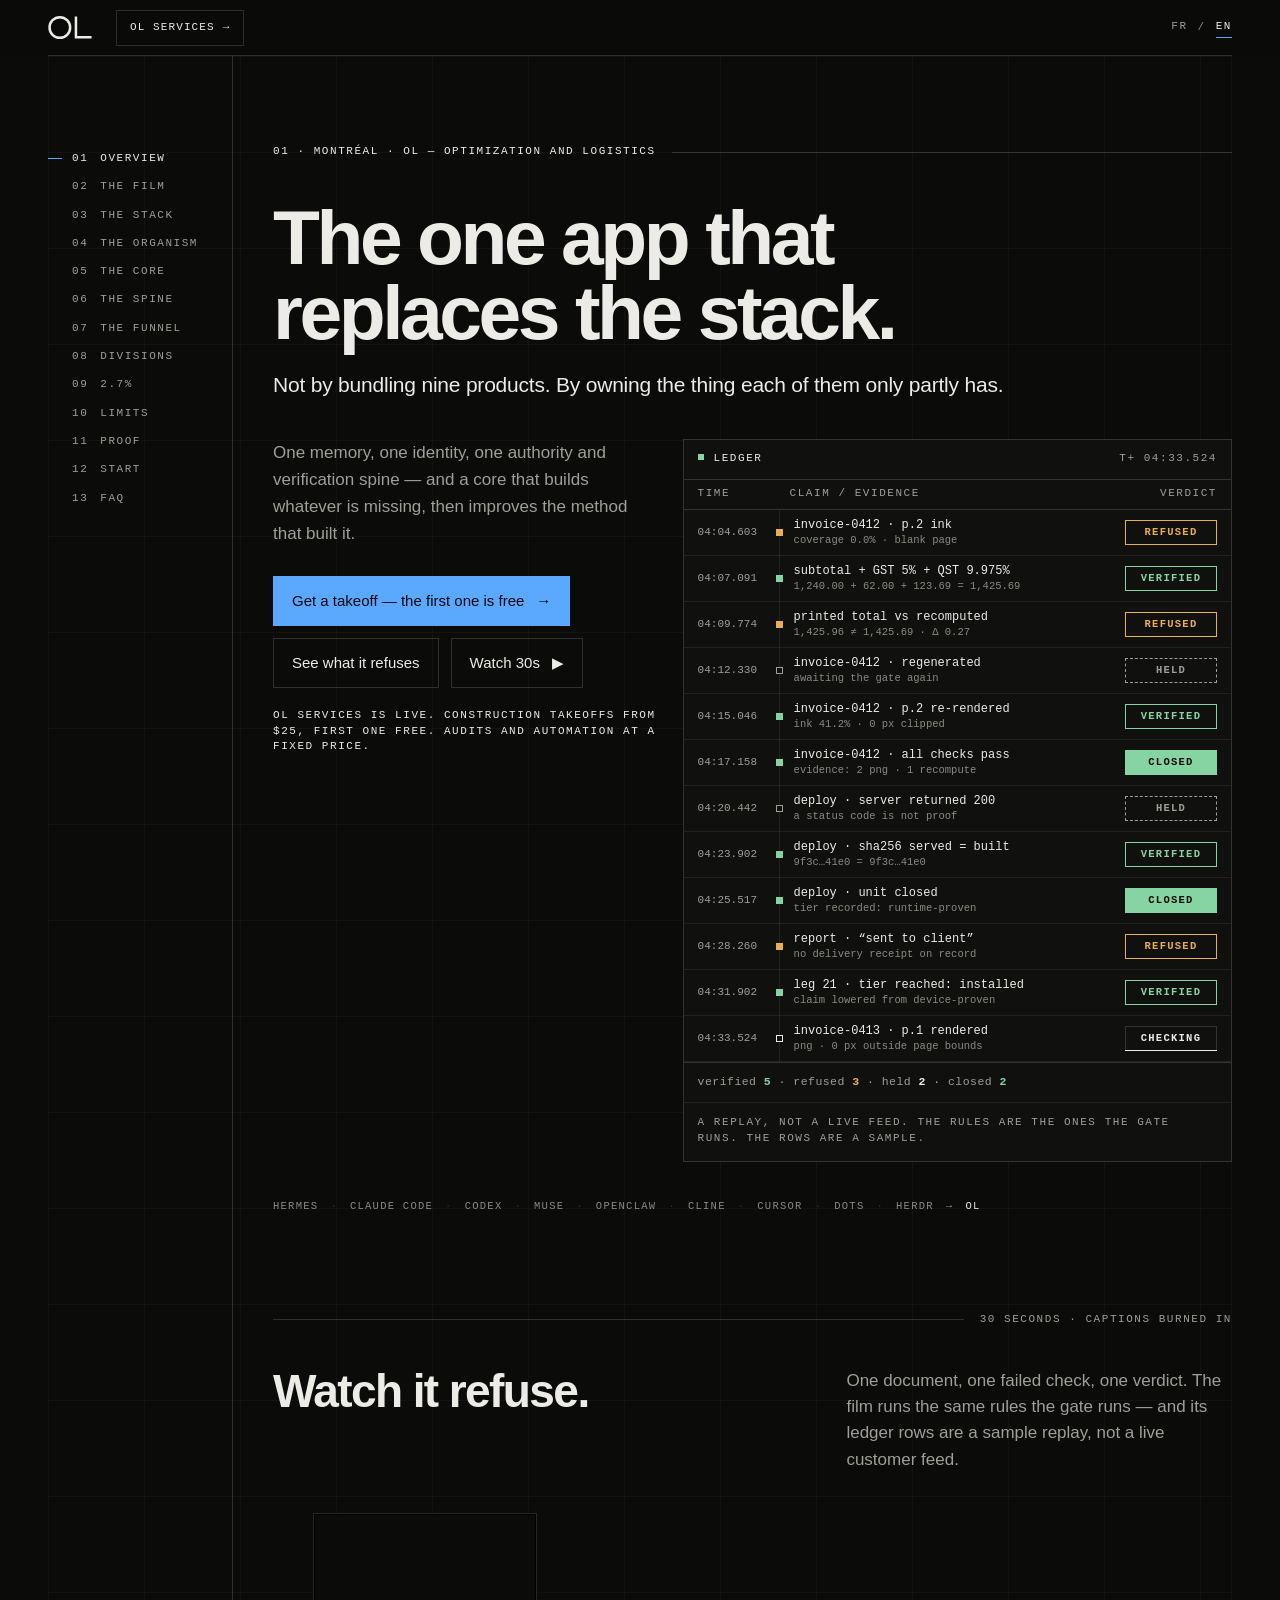
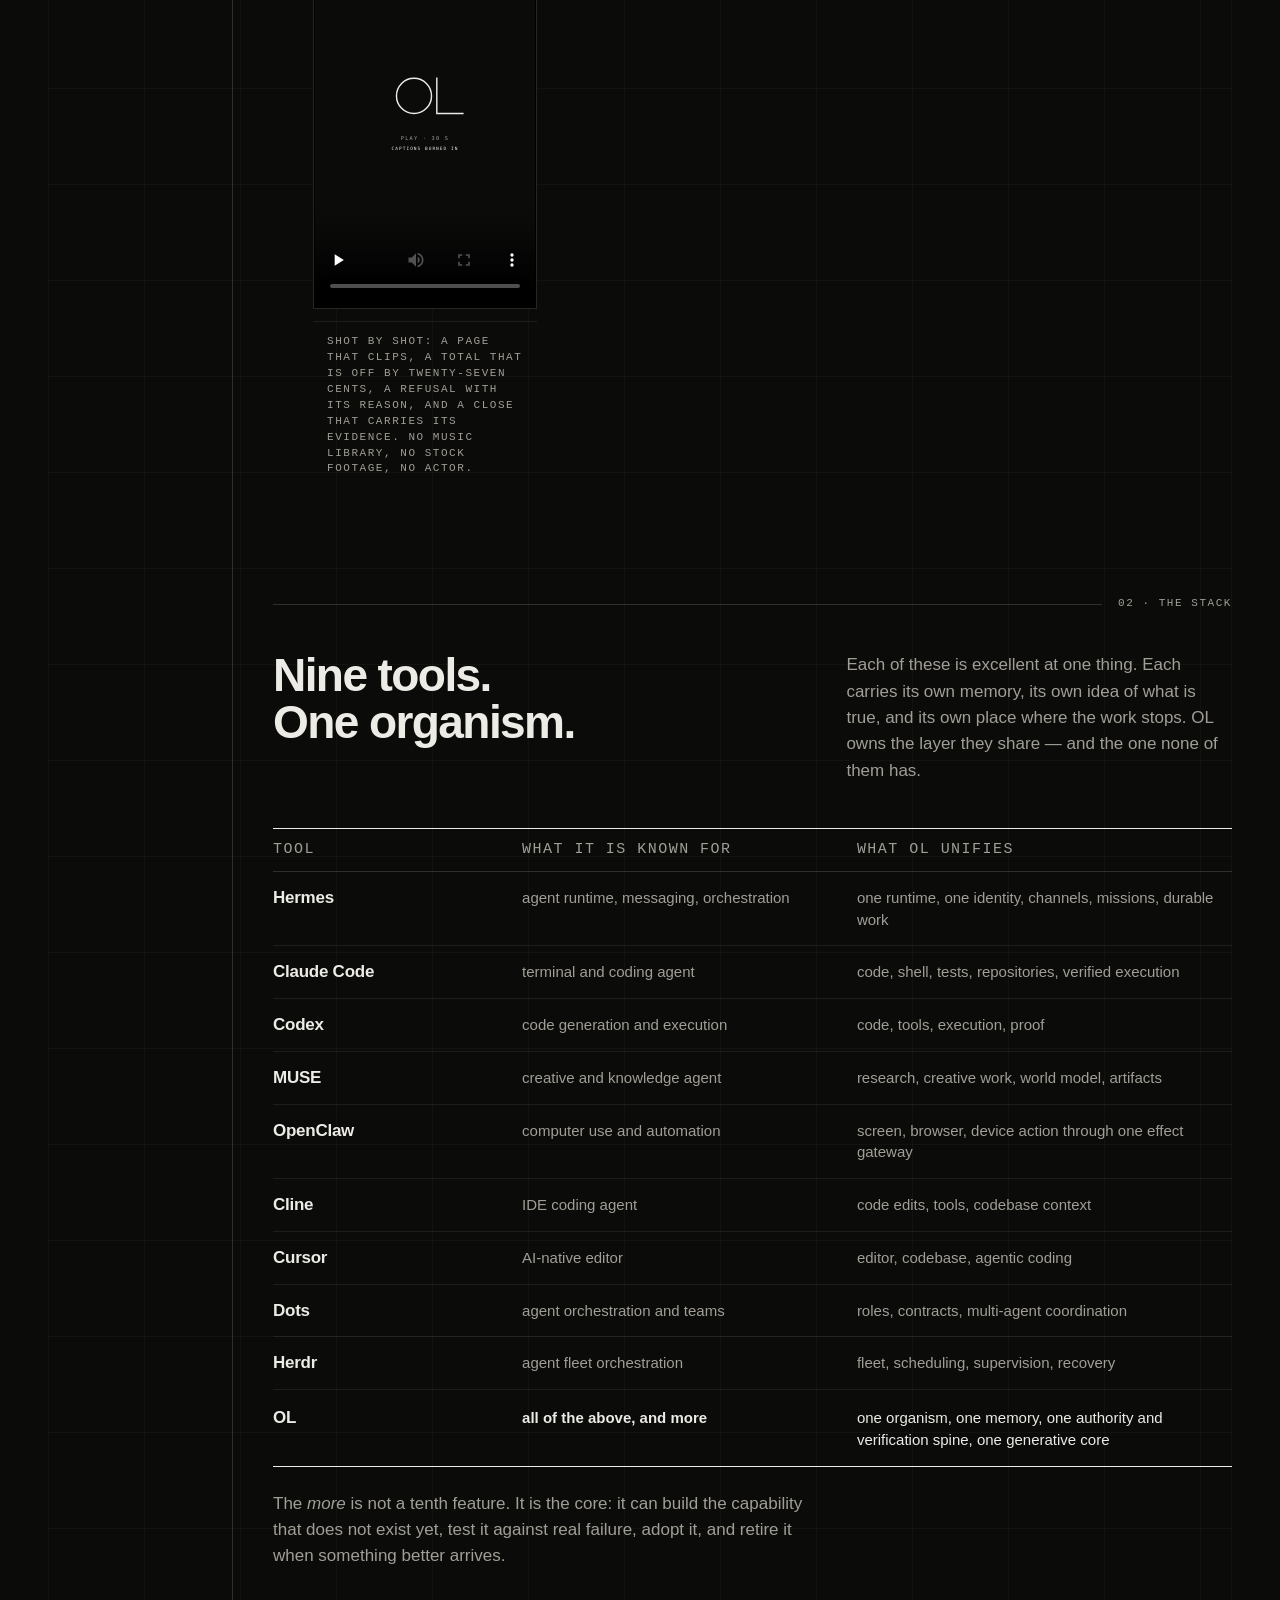
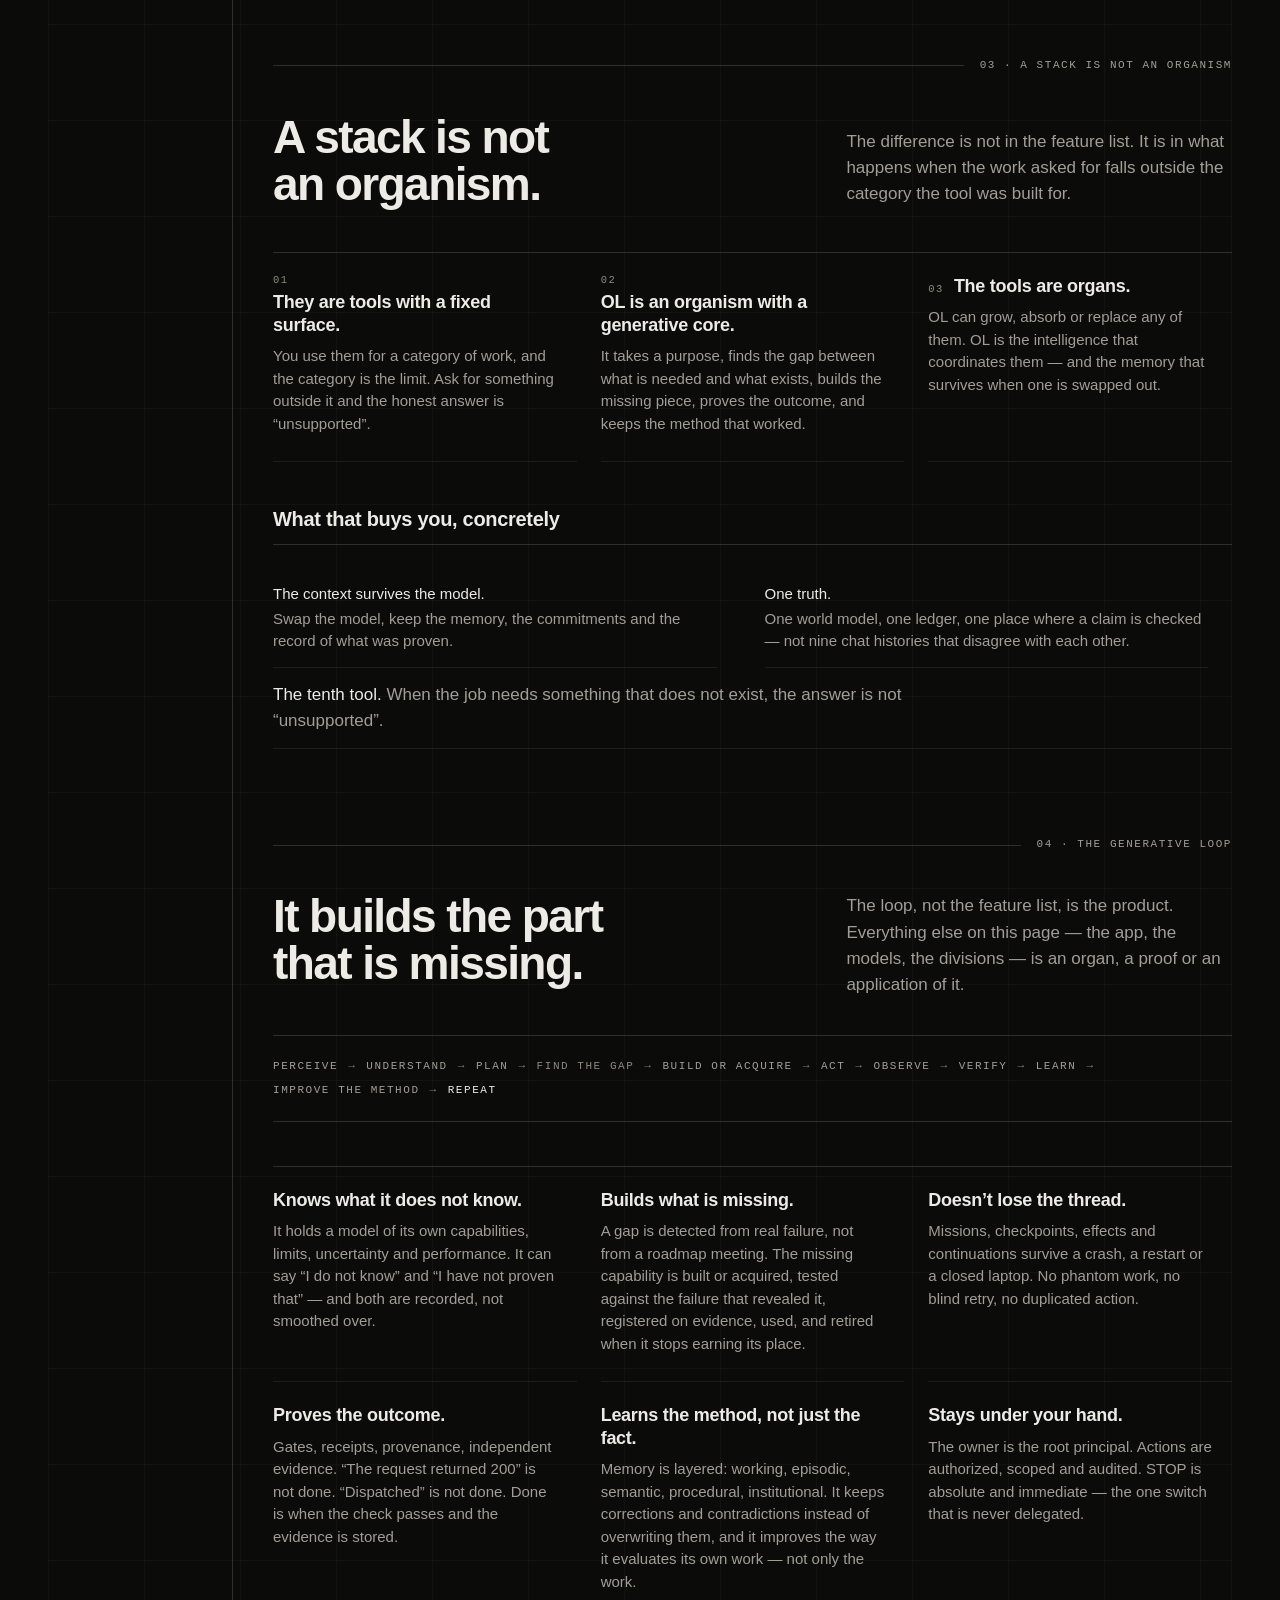
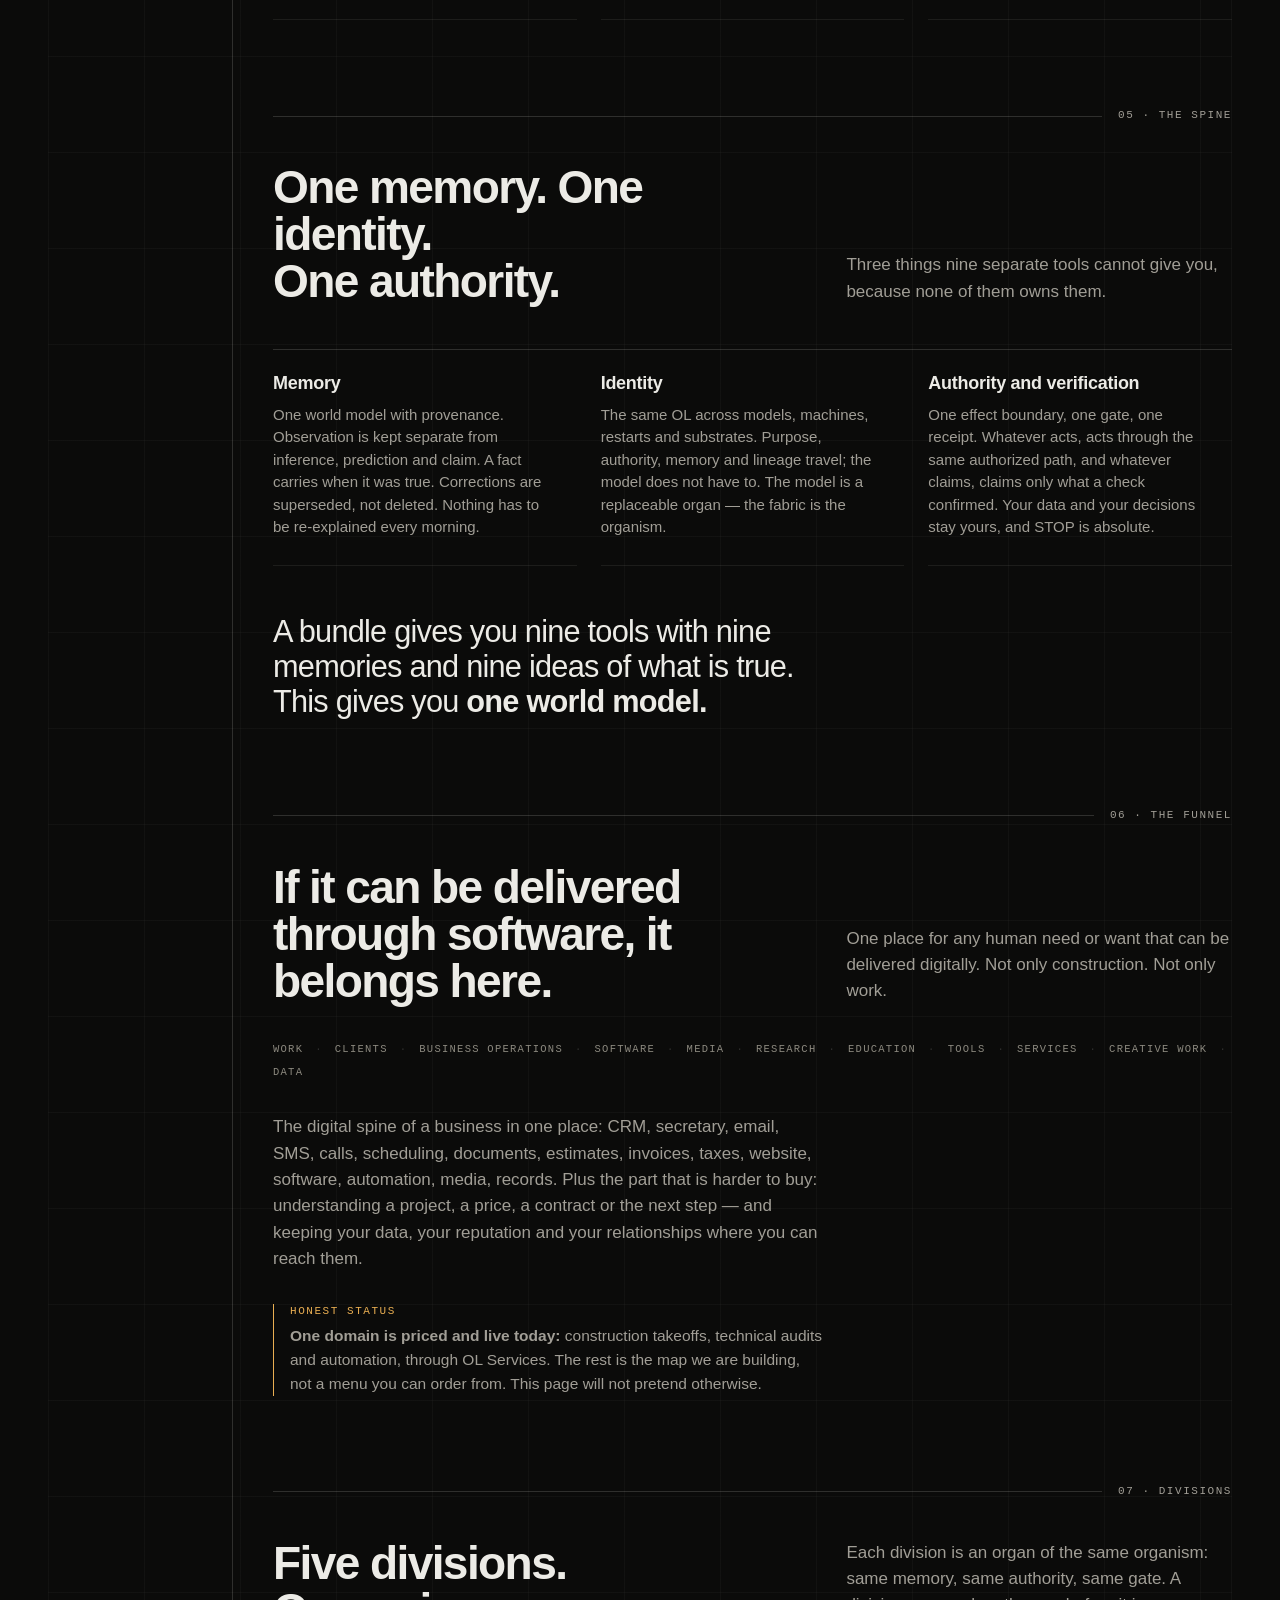
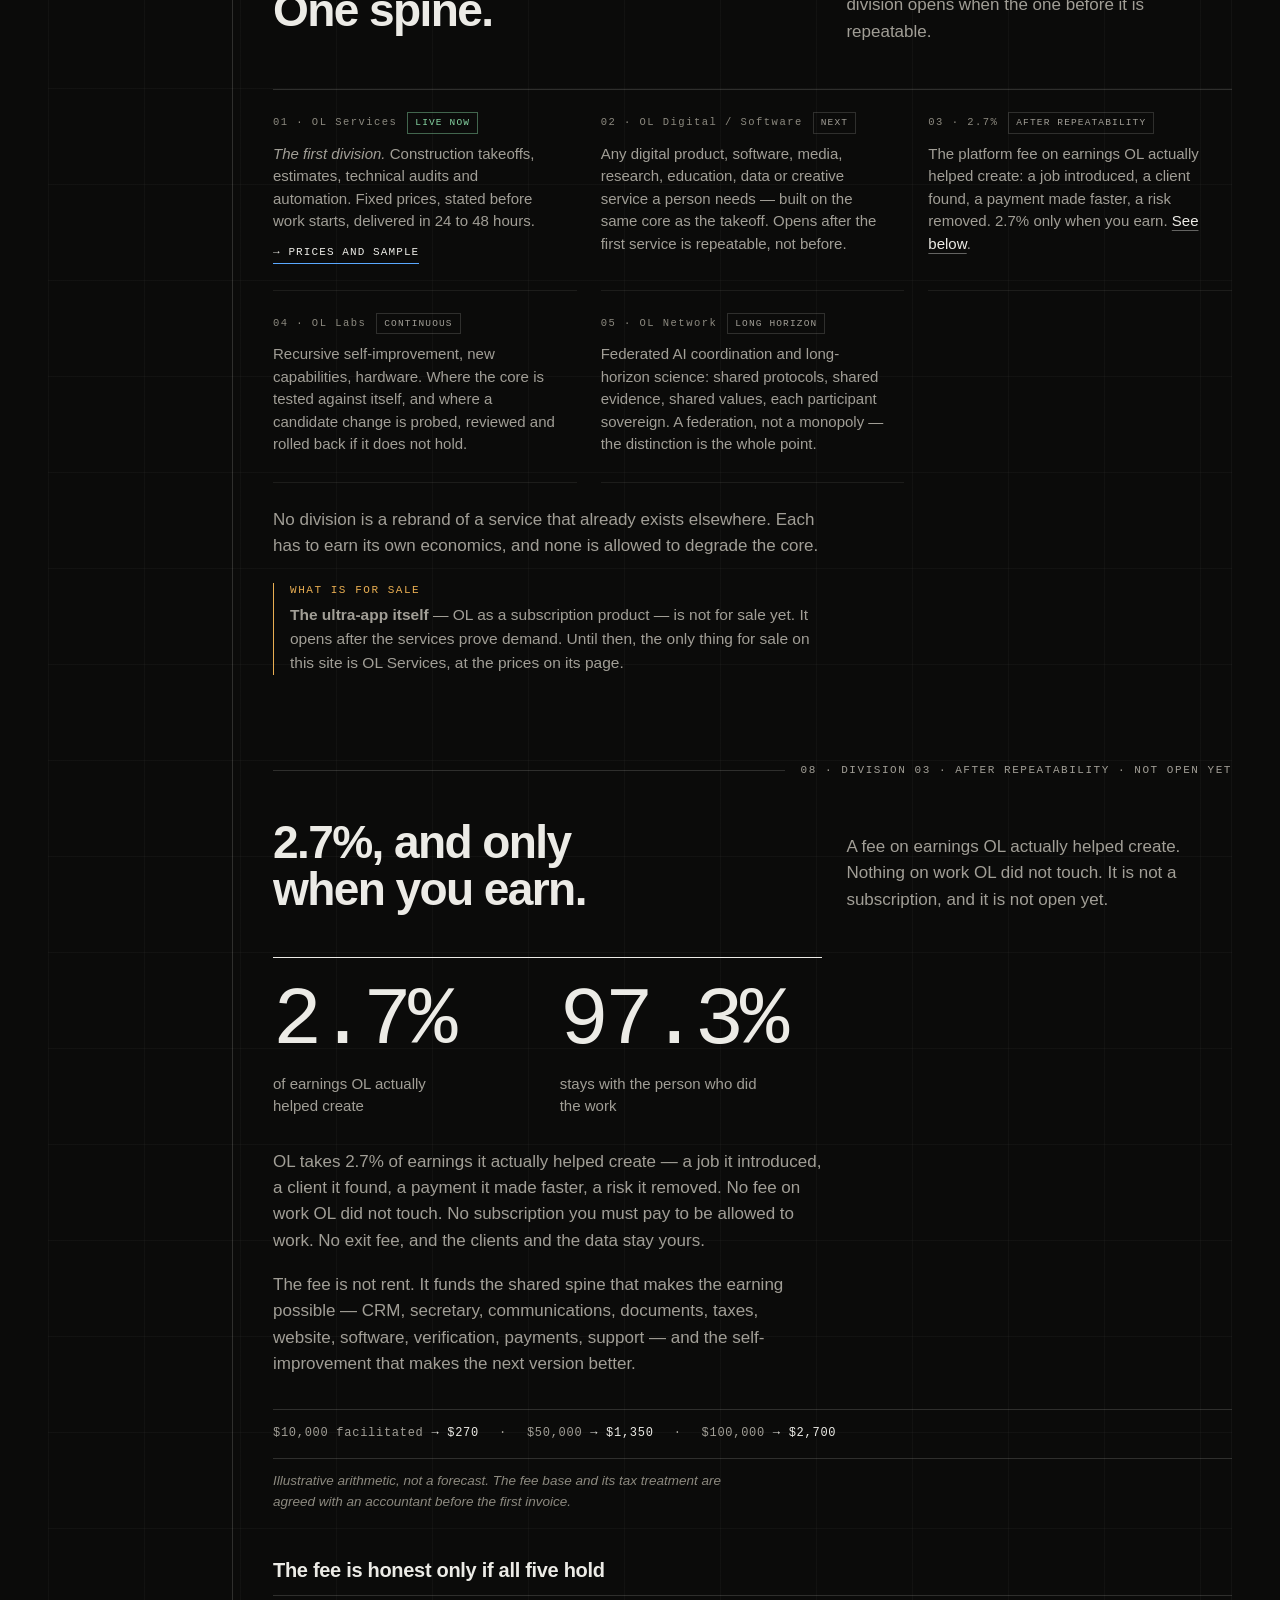
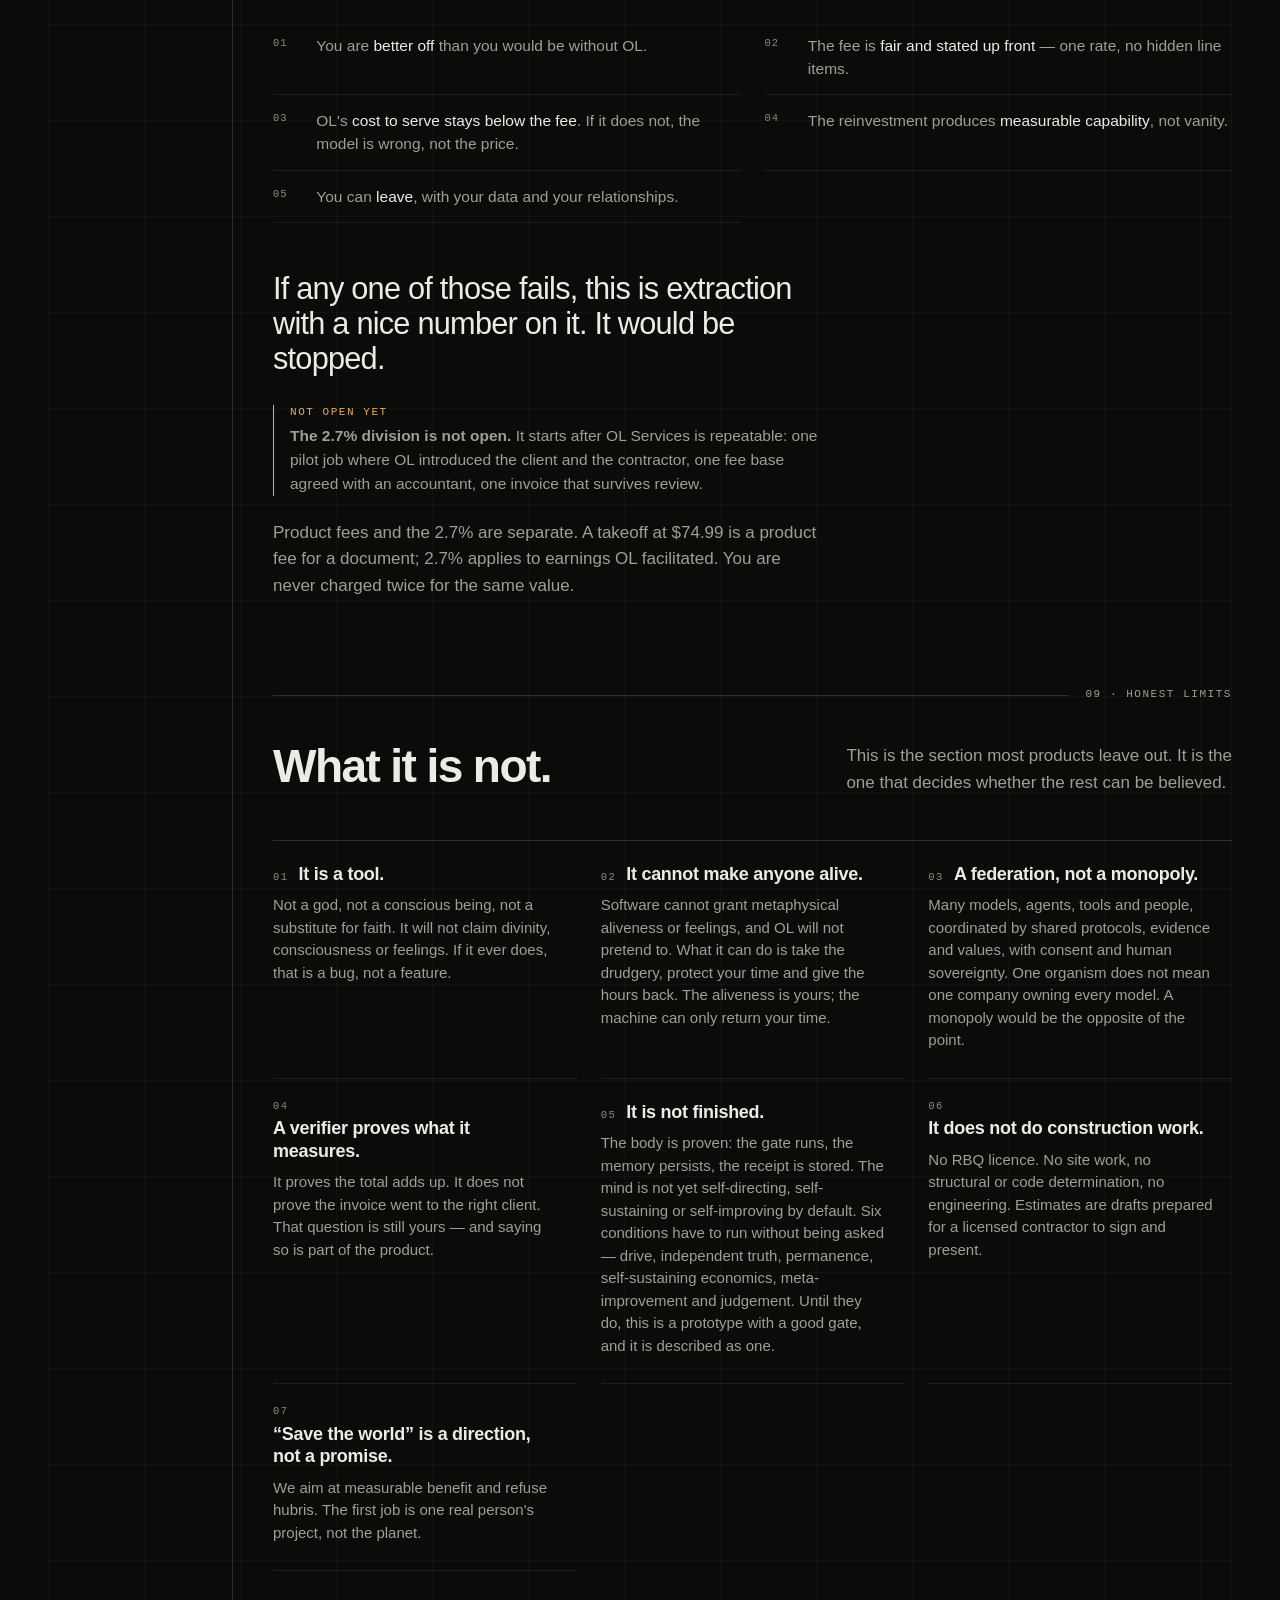
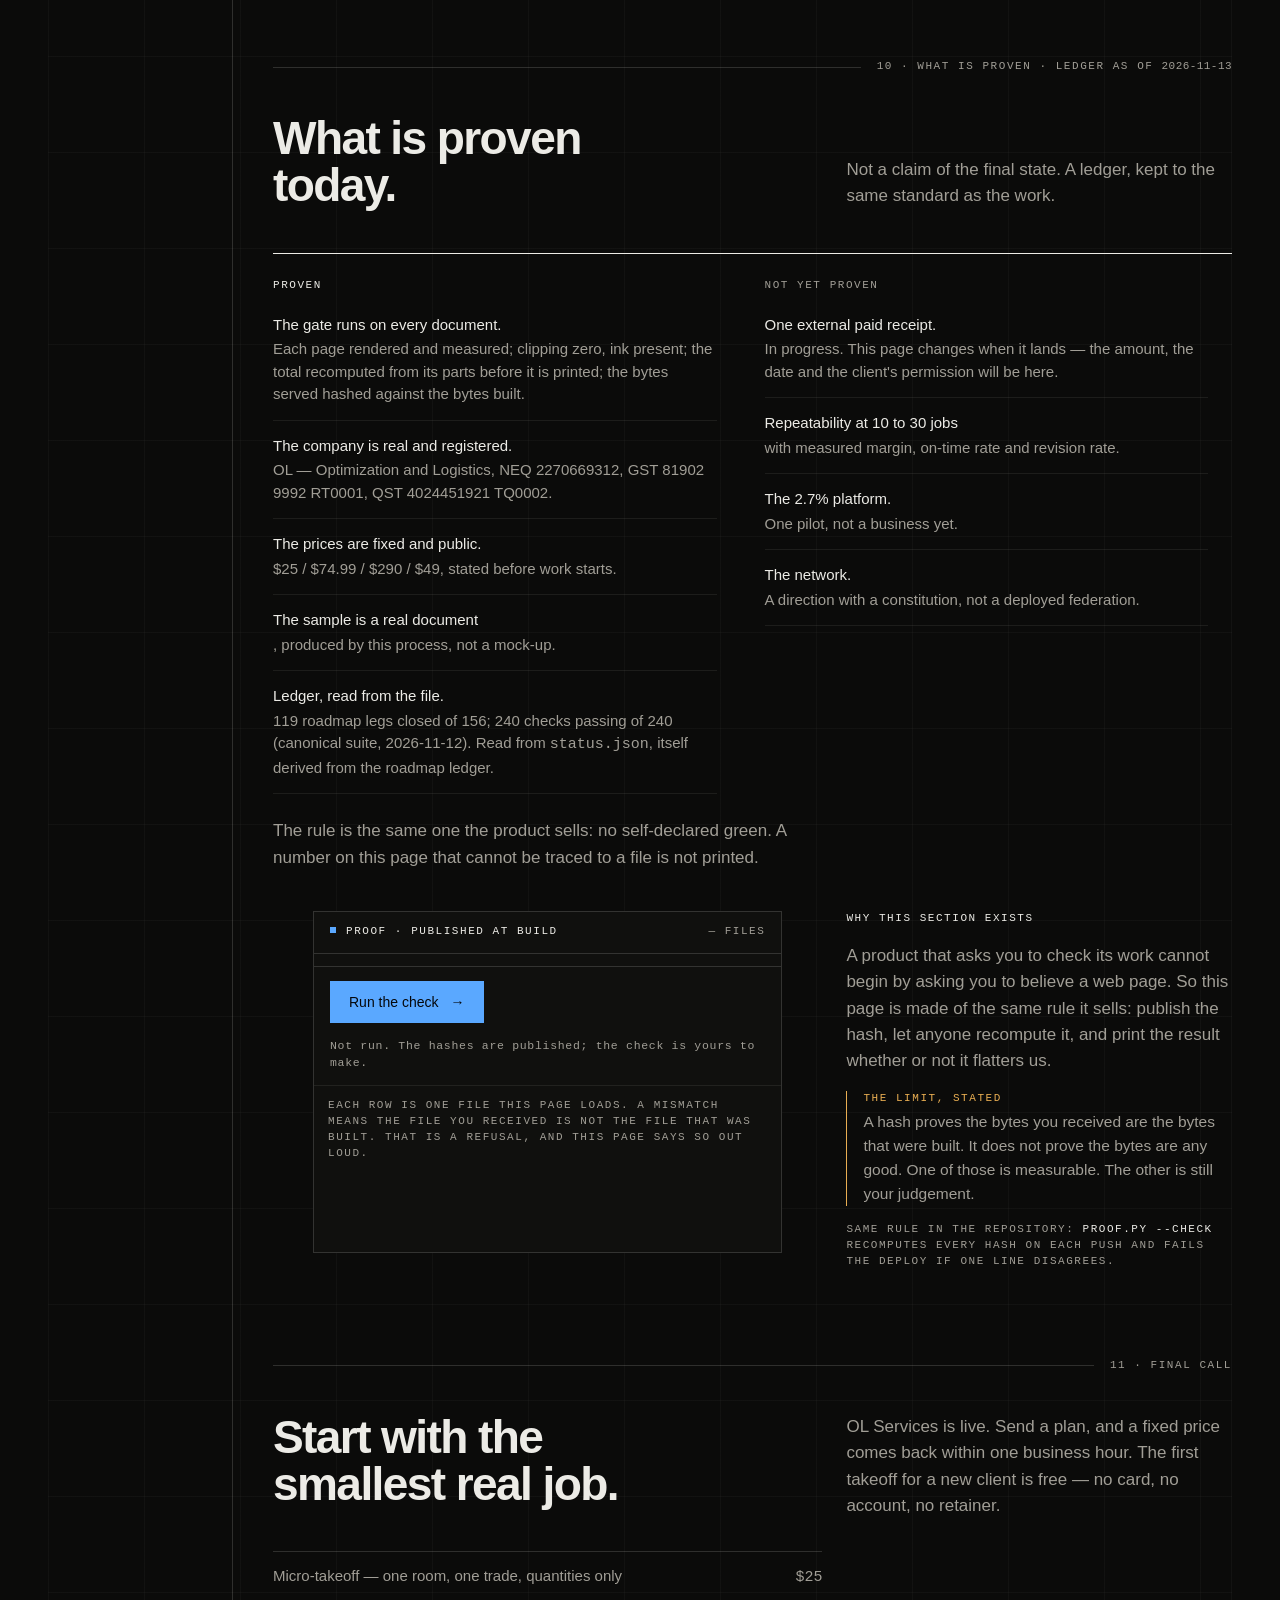
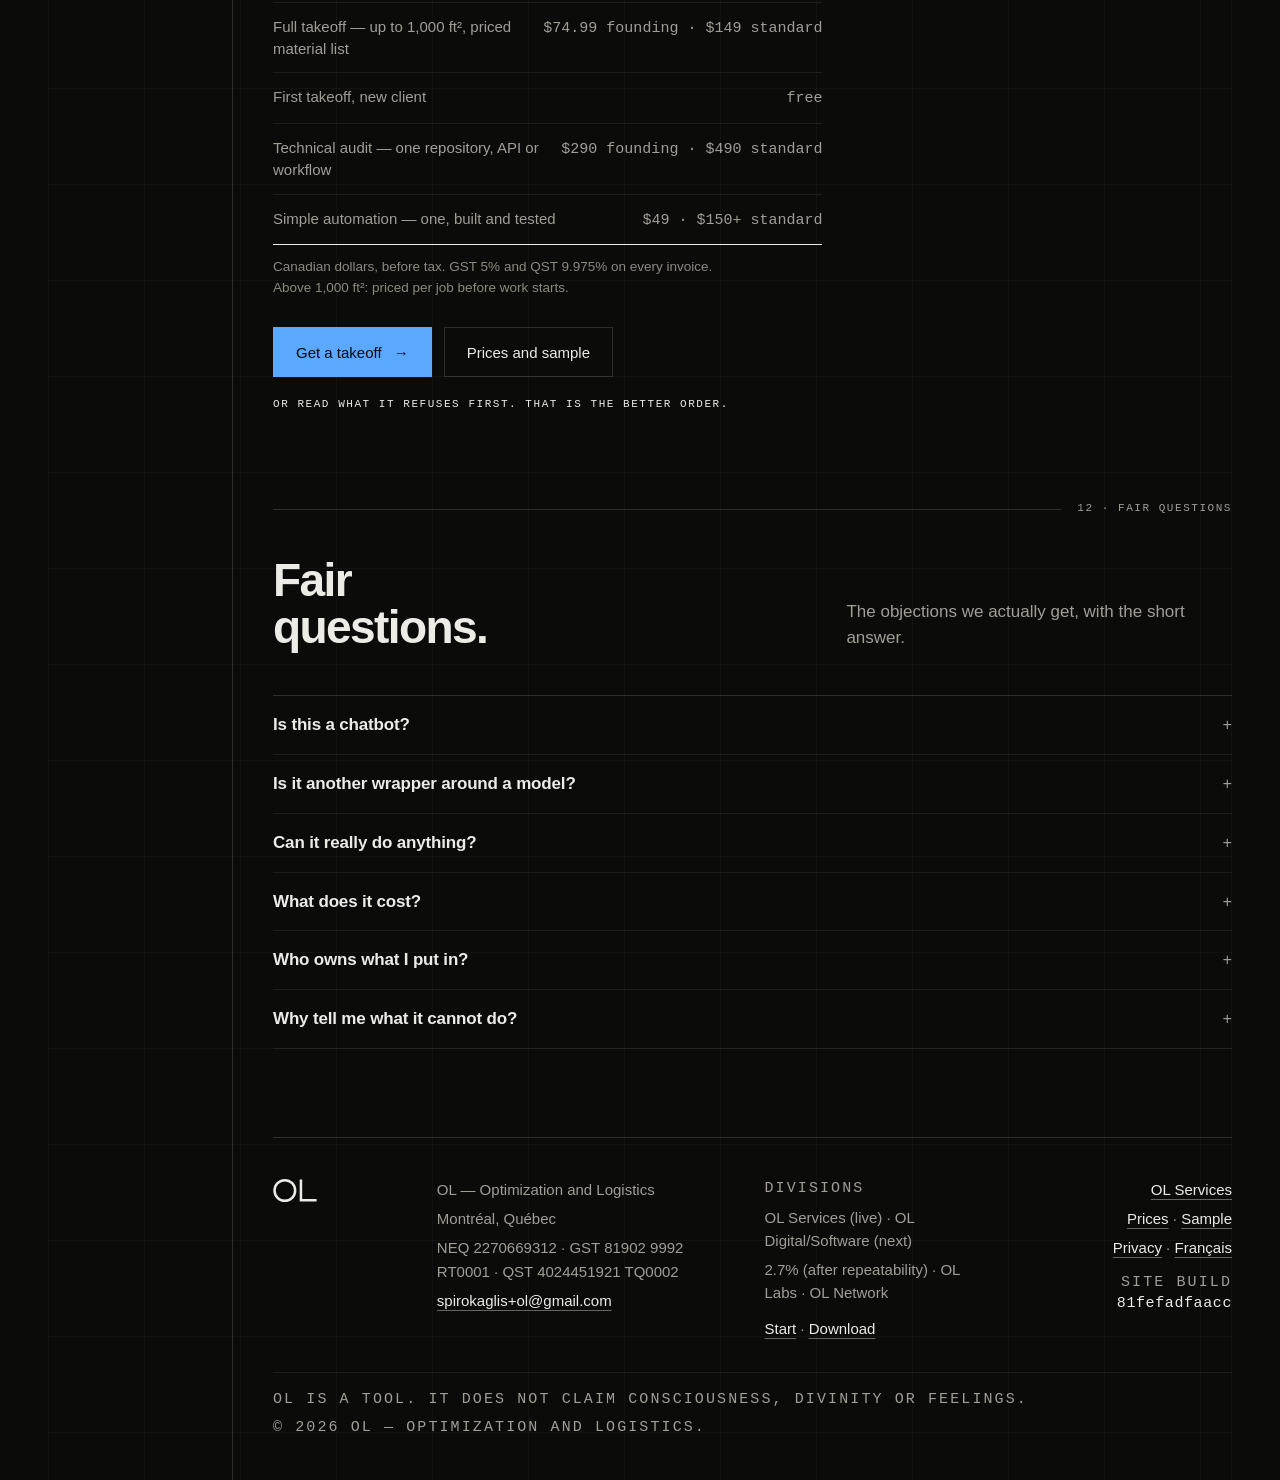
==== en/index.html @ 2bc78aab "site: French at the root, English at /en/ — rebuild on the approved copy Language inversion for ol-c" ====
<!DOCTYPE html>
<html lang="en-CA">
<head>
<meta charset="utf-8">
<meta name="viewport" content="width=device-width, initial-scale=1">
<title>OL — the one app that replaces the stack</title>
<meta name="description" content="OL is one persistent organism: the coding power of Claude Code, Codex, Cline and Cursor; the runtime of Hermes; the computer use of OpenClaw; the orchestration of Dots and Herdr. One memory, one identity, one authority and verification spine — and a core that builds what is missing.">
<link rel="canonical" href="https://ol-projects.github.io/ol-control/en/">
<link rel="alternate" hreflang="fr-CA" href="https://ol-projects.github.io/ol-control/">
<link rel="alternate" hreflang="en-CA" href="https://ol-projects.github.io/ol-control/en/">
<link rel="alternate" hreflang="x-default" href="https://ol-projects.github.io/ol-control/">
<meta name="ol-root" content="../">
<meta property="og:type" content="website">
<meta property="og:url" content="https://ol-projects.github.io/ol-control/en/">
<meta property="og:title" content="The one app that replaces the stack.">
<meta property="og:description" content="One persistent organism: one memory, one identity, one authority and verification spine — and a core that builds what is missing.">
<meta property="og:image" content="https://ol-projects.github.io/ol-control/og.png">
<meta property="og:image:width" content="1200">
<meta property="og:image:height" content="630">
<meta property="og:locale" content="en_CA">
<meta property="og:locale:alternate" content="fr_CA">
<meta name="twitter:card" content="summary_large_image">
<meta name="twitter:title" content="The one app that replaces the stack.">
<meta name="twitter:description" content="One memory, one identity, one authority and verification spine — and a core that builds what is missing.">
<meta name="twitter:image" content="https://ol-projects.github.io/ol-control/og.png">
<link rel="icon" type="image/svg+xml" href="data:image/svg+xml,%3Csvg xmlns='http://www.w3.org/2000/svg' viewBox='0 -12 56 56'%3E%3Crect x='0' y='-12' width='56' height='56' fill='%230b0b0a'/%3E%3Ccircle cx='15' cy='16' r='12.4' fill='none' stroke='%23ecebe6' stroke-width='3.6'/%3E%3Cpath d='M35.6 3.4V28.6H54' fill='none' stroke='%23ecebe6' stroke-width='3.6' stroke-linecap='square'/%3E%3C/svg%3E">
<meta name="color-scheme" content="dark">
<meta name="theme-color" content="#0b0b0a">
<link rel="stylesheet" href="../assets/site.css">
<script>if(window.matchMedia&&!matchMedia('(prefers-reduced-motion: reduce)').matches){document.documentElement.classList.add('motion')}</script>
<script type="application/ld+json">
{"@context":"https://schema.org","@graph":[
 {"@type":"Organization","@id":"https://ol-projects.github.io/ol-control/#org","name":"OL — Optimization and Logistics","url":"https://ol-projects.github.io/ol-control/","email":"spirokaglis+ol@gmail.com","description":"OL — Optimization and Logistics, Montréal. One persistent organism: one memory, one identity, one authority and verification spine, and a generative core.","identifier":"NEQ 2270669312","vatID":"819029992RT0001","taxID":"4024451921TQ0002","address":{"@type":"PostalAddress","addressLocality":"Montréal","addressRegion":"QC","addressCountry":"CA"}},
 {"@type":"WebSite","@id":"https://ol-projects.github.io/ol-control/#site","url":"https://ol-projects.github.io/ol-control/en/","name":"OL","inLanguage":"en-CA","publisher":{"@id":"https://ol-projects.github.io/ol-control/#org"}},
 {"@type":"Service","name":"OL Services","serviceType":"Construction takeoffs, estimates, technical audits and automation","provider":{"@id":"https://ol-projects.github.io/ol-control/#org"},"areaServed":{"@type":"AdministrativeArea","name":"Québec"},"url":"https://ol-projects.github.io/ol-services/","offers":[
  {"@type":"Offer","name":"Micro-takeoff","price":"25","priceCurrency":"CAD"},
  {"@type":"Offer","name":"Full takeoff (founding)","price":"74.99","priceCurrency":"CAD"},
  {"@type":"Offer","name":"Technical audit (founding)","price":"290","priceCurrency":"CAD"},
  {"@type":"Offer","name":"Simple automation (founding)","price":"49","priceCurrency":"CAD"}
 ]}
]}
</script>
</head>
<body>
<a class="skip" href="#main">Skip to content</a>
<svg width="0" height="0" style="position:absolute" aria-hidden="true" focusable="false">
 <symbol id="mark" viewBox="0 0 56 32"><circle cx="15" cy="16" r="13.2" fill="none" stroke="currentColor" stroke-width="3.2"/><path d="M35.6 3.4V28.6H54" fill="none" stroke="currentColor" stroke-width="3.2" stroke-linecap="square"/></symbol>
</svg>

<header class="top">
 <div class="box-w">
  <div class="bar">
   <a class="brand" href="#top" aria-label="OL — back to top"><svg aria-hidden="true"><use href="#mark"/></svg></a>
   <nav class="strip" aria-label="Sections, compact">
    <a href="#top" data-s="top" aria-label="01 Overview">01</a><a href="#film" data-s="film" aria-label="02 The film">02</a><a href="#stack" data-s="stack" aria-label="03 The stack">03</a><a href="#organism" data-s="organism" aria-label="04 The organism">04</a><a href="#core" data-s="core" aria-label="05 The core">05</a><a href="#spine" data-s="spine" aria-label="06 The spine">06</a><a href="#funnel" data-s="funnel" aria-label="07 The funnel">07</a><a href="#divisions" data-s="divisions" aria-label="08 Divisions">08</a><a href="#fee" data-s="fee" aria-label="09 2.7 percent">09</a><a href="#limits" data-s="limits" aria-label="10 Limits">10</a><a href="#proof" data-s="proof" aria-label="11 Proof">11</a><a href="#start" data-s="start" aria-label="12 Start">12</a><a href="#faq" data-s="faq" aria-label="13 Questions">13</a>
   </nav>
   <a class="svc" href="https://ol-projects.github.io/ol-services/"><span>OL Services</span> <span aria-hidden="true">→</span></a>
   <nav class="langsw lab" aria-label="Language">
    <a href="../" hreflang="fr-CA" lang="fr-CA">FR</a><span class="sep" aria-hidden="true">/</span><a href="./" aria-current="true" hreflang="en-CA">EN</a>
   </nav>
  </div>
 </div>
</header>

<div class="frame">
<nav class="rail" aria-label="Sections">
 <ol>
  <li><a href="#top" data-s="top"><span class="n">01</span><span>Overview</span></a></li>
  <li><a href="#film" data-s="film"><span class="n">02</span><span>The film</span></a></li>
  <li><a href="#stack" data-s="stack"><span class="n">03</span><span>The stack</span></a></li>
  <li><a href="#organism" data-s="organism"><span class="n">04</span><span>The organism</span></a></li>
  <li><a href="#core" data-s="core"><span class="n">05</span><span>The core</span></a></li>
  <li><a href="#spine" data-s="spine"><span class="n">06</span><span>The spine</span></a></li>
  <li><a href="#funnel" data-s="funnel"><span class="n">07</span><span>The funnel</span></a></li>
  <li><a href="#divisions" data-s="divisions"><span class="n">08</span><span>Divisions</span></a></li>
  <li><a href="#fee" data-s="fee"><span class="n">09</span><span>2.7%</span></a></li>
  <li><a href="#limits" data-s="limits"><span class="n">10</span><span>Limits</span></a></li>
  <li><a href="#proof" data-s="proof"><span class="n">11</span><span>Proof</span></a></li>
  <li><a href="#start" data-s="start"><span class="n">12</span><span>Start</span></a></li>
  <li><a href="#faq" data-s="faq"><span class="n">13</span><span>FAQ</span></a></li>
 </ol>
</nav>

<div class="col">
<main id="main">

<section class="band hero" id="top" aria-labelledby="h-hero">
 <div class="g">
  <div class="bh"><span class="lab">01 · Montréal · OL — Optimization and Logistics</span><i></i></div>
  <h1 class="d1" id="h-hero">
   <span class="mask" style="--d:0"><span>The one app that</span></span>
   <span class="mask" style="--d:1"><span>replaces the stack.</span></span>
  </h1>
  <p class="what" data-reveal style="--d:2">Not by bundling nine products. By owning the thing each of them only partly has.</p>
  <div class="hero-copy" data-reveal style="--d:3">
   <div>
    <p class="lede"><span>One memory, one identity, one authority and verification spine —</span> <span>and a core that builds whatever is missing,</span> <span>then improves the method that built it.</span></p>
    <div class="ctas">
     <a class="btn p" href="https://ol-projects.github.io/ol-services/">Get a takeoff — the first one is free <span class="ar" aria-hidden="true">→</span></a>
     <a class="btn s" href="#limits">See what it refuses</a>
     <a class="btn s" href="#film">Watch 30s <span class="ar" aria-hidden="true">▶</span></a>
    </div>
    <p class="meta lab">OL Services is live. Construction takeoffs from $25, first one free. Audits and automation at a fixed price.</p>
   </div>
  </div>

  <figure class="ledger" data-reveal style="--d:4" aria-labelledby="lg-cap">
   <div class="lg-h"><span class="lab ttl">Ledger</span><span class="lab" id="lg-clock">T+ 04:31.902</span></div>
   <div class="lg-k" aria-hidden="true"><span class="lab">Time</span><span></span><span class="lab">Claim / evidence</span><span class="lab">Verdict</span></div>
   <div class="lg-b" id="lg">
    <div class="row" data-v="verified"><span class="t">04:02.118</span><i class="dot"></i><span class="c"><b>invoice-0412 · p.1 rendered</b><em>png · 0 px outside page bounds</em></span><span class="v">verified</span></div>
    <div class="row" data-v="refused"><span class="t">04:04.603</span><i class="dot"></i><span class="c"><b>invoice-0412 · p.2 ink</b><em>coverage 0.0% · blank page</em></span><span class="v">refused</span></div>
    <div class="row" data-v="verified"><span class="t">04:07.091</span><i class="dot"></i><span class="c"><b>subtotal + GST 5% + QST 9.975%</b><em>1,240.00 + 62.00 + 123.69 = 1,425.69</em></span><span class="v">verified</span></div>
    <div class="row" data-v="refused"><span class="t">04:09.774</span><i class="dot"></i><span class="c"><b>printed total vs recomputed</b><em>1,425.96 ≠ 1,425.69 · Δ 0.27</em></span><span class="v">refused</span></div>
    <div class="row" data-v="held"><span class="t">04:12.330</span><i class="dot"></i><span class="c"><b>invoice-0412 · regenerated</b><em>awaiting the gate again</em></span><span class="v">held</span></div>
    <div class="row" data-v="verified"><span class="t">04:15.046</span><i class="dot"></i><span class="c"><b>invoice-0412 · p.2 re-rendered</b><em>ink 41.2% · 0 px clipped</em></span><span class="v">verified</span></div>
    <div class="row" data-v="closed"><span class="t">04:17.158</span><i class="dot"></i><span class="c"><b>invoice-0412 · all checks pass</b><em>evidence: 2 png · 1 recompute</em></span><span class="v">closed</span></div>
    <div class="row" data-v="held"><span class="t">04:20.442</span><i class="dot"></i><span class="c"><b>deploy · server returned 200</b><em>a status code is not proof</em></span><span class="v">held</span></div>
    <div class="row" data-v="verified"><span class="t">04:23.902</span><i class="dot"></i><span class="c"><b>deploy · sha256 served = built</b><em>9f3c…41e0 = 9f3c…41e0</em></span><span class="v">verified</span></div>
    <div class="row" data-v="closed"><span class="t">04:25.517</span><i class="dot"></i><span class="c"><b>deploy · unit closed</b><em>tier recorded: runtime-proven</em></span><span class="v">closed</span></div>
    <div class="row" data-v="refused"><span class="t">04:28.260</span><i class="dot"></i><span class="c"><b>report · “sent to client”</b><em>no delivery receipt on record</em></span><span class="v">refused</span></div>
    <div class="row" data-v="verified"><span class="t">04:31.902</span><i class="dot"></i><span class="c"><b>leg 21 · tier reached: installed</b><em>claim lowered from device-proven</em></span><span class="v">verified</span></div>
   </div>
   <div class="lg-f"><p class="lab cnt"><span class="k1">verified <b data-c="verified">5</b></span> · <span class="k2">refused <b data-c="refused">3</b></span> · <span class="k3">held <b data-c="held">2</b></span> · <span class="k4">closed <b data-c="closed">2</b></span></p></div>
   <figcaption class="lab lg-n" id="lg-cap">A replay, not a live feed. The rules are the ones the gate runs. The rows are a sample.</figcaption>
  </figure>

  <div class="tools" data-reveal style="--d:3;margin-top:36px">
   <span>Hermes</span><span class="d">·</span><span>Claude Code</span><span class="d">·</span><span>Codex</span><span class="d">·</span><span>MUSE</span><span class="d">·</span><span>OpenClaw</span><span class="d">·</span><span>Cline</span><span class="d">·</span><span>Cursor</span><span class="d">·</span><span>Dots</span><span class="d">·</span><span>Herdr</span><span class="ar" aria-hidden="true">→</span><span class="to">OL</span>
  </div>
 </div>
</section>

<section class="band" id="film" aria-labelledby="h-film">
 <div class="g">
  <div class="bh"><i></i><span class="lab">30 seconds · captions burned in</span></div>
  <h2 class="d2 hl" id="h-film"><span class="mask"><span>Watch it refuse.</span></span></h2>
  <p class="body hr" data-reveal>One document, one failed check, one verdict. The film runs the same rules the gate runs — and its ledger rows are a sample replay, not a live customer feed.</p>
  <figure class="film" data-reveal>
   <video controls preload="none" playsinline poster="data:image/svg+xml,%3Csvg%20xmlns%3D%27http%3A%2F%2Fwww.w3.org%2F2000%2Fsvg%27%20viewBox%3D%270%200%201080%201920%27%3E%3Crect%20width%3D%271080%27%20height%3D%271920%27%20fill%3D%27%230b0b0a%27%2F%3E%3Cg%20fill%3D%27none%27%20stroke%3D%27%23ecebe6%27%20stroke-width%3D%277%27%3E%3Ccircle%20cx%3D%27486%27%20cy%3D%27886%27%20r%3D%2786%27%2F%3E%3Cpath%20d%3D%27M598%20800V972H726%27%20stroke-linecap%3D%27square%27%2F%3E%3C%2Fg%3E%3Cg%20fill%3D%27%23a19e96%27%20font-family%3D%27ui-monospace%2CSFMono-Regular%2CMenlo%2Cmonospace%27%20font-size%3D%2726%27%20letter-spacing%3D%276%27%20text-anchor%3D%27middle%27%3E%3Ctext%20x%3D%27540%27%20y%3D%271102%27%3EPLAY%20%C2%B7%2030%20S%3C%2Ftext%3E%3C%2Fg%3E%3Cg%20fill%3D%27%23ecebe6%27%20font-family%3D%27ui-monospace%2CSFMono-Regular%2CMenlo%2Cmonospace%27%20font-size%3D%2722%27%20letter-spacing%3D%275%27%20text-anchor%3D%27middle%27%3E%3Ctext%20x%3D%27540%27%20y%3D%271152%27%3ECAPTIONS%20BURNED%20IN%3C%2Ftext%3E%3C%2Fg%3E%3C%2Fsvg%3E" width="1080" height="1920" aria-describedby="film-cap">
    <source src="../ol-control-30s.mp4" type="video/mp4">
    <track kind="captions" src="../ol-control-30s.vtt" srclang="en" label="English" default>
    <p class="body">This browser cannot play the file. <a class="tl" href="../ol-control-30s.mp4">Download it instead</a> — 910 KB.</p>
   </video>
   <figcaption class="lab lg-n" id="film-cap">Shot by shot: a page that clips, a total that is off by twenty-seven cents, a refusal with its reason, and a close that carries its evidence. No music library, no stock footage, no actor.</figcaption>
  </figure>
 </div>
</section>

<section class="band" id="stack" aria-labelledby="h-stack">
 <div class="g">
  <div class="bh"><i></i><span class="lab">02 · The stack</span></div>
  <h2 class="d2 hl" id="h-stack"><span class="mask"><span>Nine tools.</span></span><span class="mask" style="--d:1"><span>One organism.</span></span></h2>
  <p class="body hr" data-reveal>Each of these is excellent at one thing. Each carries its own memory, its own idea of what is true, and its own place where the work stops. OL owns the layer they share — and the one none of them has.</p>

  <div class="stk" role="table" aria-label="Nine tools and what OL unifies">
   <div class="stk-r stk-h" role="row"><span role="columnheader">Tool</span><span role="columnheader">What it is known for</span><span role="columnheader">What OL unifies</span></div>
   <div class="stk-r" role="row"><b role="cell">Hermes</b><span role="cell">agent runtime, messaging, orchestration</span><span role="cell">one runtime, one identity, channels, missions, durable work</span></div>
   <div class="stk-r" role="row"><b role="cell">Claude Code</b><span role="cell">terminal and coding agent</span><span role="cell">code, shell, tests, repositories, verified execution</span></div>
   <div class="stk-r" role="row"><b role="cell">Codex</b><span role="cell">code generation and execution</span><span role="cell">code, tools, execution, proof</span></div>
   <div class="stk-r" role="row"><b role="cell">MUSE</b><span role="cell">creative and knowledge agent</span><span role="cell">research, creative work, world model, artifacts</span></div>
   <div class="stk-r" role="row"><b role="cell">OpenClaw</b><span role="cell">computer use and automation</span><span role="cell">screen, browser, device action through one effect gateway</span></div>
   <div class="stk-r" role="row"><b role="cell">Cline</b><span role="cell">IDE coding agent</span><span role="cell">code edits, tools, codebase context</span></div>
   <div class="stk-r" role="row"><b role="cell">Cursor</b><span role="cell">AI-native editor</span><span role="cell">editor, codebase, agentic coding</span></div>
   <div class="stk-r" role="row"><b role="cell">Dots</b><span role="cell">agent orchestration and teams</span><span role="cell">roles, contracts, multi-agent coordination</span></div>
   <div class="stk-r" role="row"><b role="cell">Herdr</b><span role="cell">agent fleet orchestration</span><span role="cell">fleet, scheduling, supervision, recovery</span></div>
   <div class="stk-r z" role="row"><b role="cell">OL</b><span role="cell"><strong>all of the above, and more</strong></span><span role="cell">one organism, one memory, one authority and verification spine, one generative core</span></div>
  </div>

  <p class="body cap" data-reveal>The <em>more</em> is not a tenth feature. It is the core: it can build the capability that does not exist yet, test it against real failure, adopt it, and retire it when something better arrives.</p>
 </div>
</section>

<section class="band" id="organism" aria-labelledby="h-org">
 <div class="g">
  <div class="bh"><i></i><span class="lab">03 · A stack is not an organism</span></div>
  <h2 class="d2 hl" id="h-org"><span class="mask"><span>A stack is not</span></span><span class="mask" style="--d:1"><span>an organism.</span></span></h2>
  <p class="body hr" data-reveal>The difference is not in the feature list. It is in what happens when the work asked for falls outside the category the tool was built for.</p>
  <div class="cds">
   <div data-reveal>
    <h3><span class="n">01</span> They are tools with a fixed surface.</h3>
    <p>You use them for a category of work, and the category is the limit. Ask for something outside it and the honest answer is “unsupported”.</p>
   </div>
   <div data-reveal style="--d:1">
    <h3><span class="n">02</span> OL is an organism with a generative core.</h3>
    <p>It takes a purpose, finds the gap between what is needed and what exists, builds the missing piece, proves the outcome, and keeps the method that worked.</p>
   </div>
   <div data-reveal style="--d:2">
    <h3><span class="n">03</span> The tools are organs.</h3>
    <p>OL can grow, absorb or replace any of them. OL is the intelligence that coordinates them — and the memory that survives when one is swapped out.</p>
   </div>
  </div>

  <h3 class="subh">What that buys you, concretely</h3>
  <div class="two" style="border-top:0;margin-top:0">
   <div data-reveal><ul>
    <li><b>The context survives the model.</b>Swap the model, keep the memory, the commitments and the record of what was proven.</li>
   </ul></div>
   <div data-reveal style="--d:1"><ul>
    <li><b>One truth.</b>One world model, one ledger, one place where a claim is checked — not nine chat histories that disagree with each other.</li>
   </ul></div>
  </div>
  <div style="grid-column:1/-1;border-bottom:1px solid var(--rule2)">
   <div data-reveal style="padding:14px 0"><p class="body" style="max-width:70ch"><strong>The tenth tool.</strong> When the job needs something that does not exist, the answer is not “unsupported”.</p></div>
  </div>
 </div>
</section>

<section class="band" id="core" aria-labelledby="h-core">
 <div class="g">
  <div class="bh"><i></i><span class="lab">04 · THE GENERATIVE LOOP</span></div>
  <h2 class="d2 hl" id="h-core"><span class="mask"><span>It builds the part</span></span><span class="mask" style="--d:1"><span>that is missing.</span></span></h2>
  <p class="body hr" data-reveal>The loop, not the feature list, is the product. Everything else on this page — the app, the models, the divisions — is an organ, a proof or an application of it.</p>

  <div class="loop" data-reveal aria-label="The steps of the loop">
   <span>Perceive</span><span class="s" aria-hidden="true">→</span><span>Understand</span><span class="s" aria-hidden="true">→</span><span>Plan</span><span class="s" aria-hidden="true">→</span><span class="s">Find the gap</span><span class="s" aria-hidden="true">→</span><span>Build or acquire</span><span class="s" aria-hidden="true">→</span><span>Act</span><span class="s" aria-hidden="true">→</span><span>Observe</span><span class="s" aria-hidden="true">→</span><span>Verify</span><span class="s" aria-hidden="true">→</span><span>Learn</span><span class="s" aria-hidden="true">→</span><span>Improve the method</span><span class="s" aria-hidden="true">→</span><b>Repeat</b>
  </div>

  <div class="cds">
   <div data-reveal>
    <h3>Knows what it does not know.</h3>
    <p>It holds a model of its own capabilities, limits, uncertainty and performance. It can say “I do not know” and “I have not proven that” — and both are recorded, not smoothed over.</p>
   </div>
   <div data-reveal style="--d:1">
    <h3>Builds what is missing.</h3>
    <p>A gap is detected from real failure, not from a roadmap meeting. The missing capability is built or acquired, tested against the failure that revealed it, registered on evidence, used, and retired when it stops earning its place.</p>
   </div>
   <div data-reveal style="--d:2">
    <h3>Doesn’t lose the thread.</h3>
    <p>Missions, checkpoints, effects and continuations survive a crash, a restart or a closed laptop. No phantom work, no blind retry, no duplicated action.</p>
   </div>
   <div data-reveal>
    <h3>Proves the outcome.</h3>
    <p>Gates, receipts, provenance, independent evidence. “The request returned 200” is not done. “Dispatched” is not done. Done is when the check passes and the evidence is stored.</p>
   </div>
   <div data-reveal style="--d:1">
    <h3>Learns the method, not just the fact.</h3>
    <p>Memory is layered: working, episodic, semantic, procedural, institutional. It keeps corrections and contradictions instead of overwriting them, and it improves the way it evaluates its own work — not only the work.</p>
   </div>
   <div data-reveal style="--d:2">
    <h3>Stays under your hand.</h3>
    <p>The owner is the root principal. Actions are authorized, scoped and audited. STOP is absolute and immediate — the one switch that is never delegated.</p>
   </div>
  </div>
 </div>
</section>

<section class="band" id="spine" aria-labelledby="h-spine">
 <div class="g">
  <div class="bh"><i></i><span class="lab">05 · The spine</span></div>
  <h2 class="d2 hl" id="h-spine"><span class="mask"><span>One memory. One identity.</span></span><span class="mask" style="--d:1"><span>One authority.</span></span></h2>
  <p class="body hr" data-reveal>Three things nine separate tools cannot give you, because none of them owns them.</p>
  <div class="cds">
   <div data-reveal>
    <h3>Memory</h3>
    <p>One world model with provenance. Observation is kept separate from inference, prediction and claim. A fact carries when it was true. Corrections are superseded, not deleted. Nothing has to be re-explained every morning.</p>
   </div>
   <div data-reveal style="--d:1">
    <h3>Identity</h3>
    <p>The same OL across models, machines, restarts and substrates. Purpose, authority, memory and lineage travel; the model does not have to. The model is a replaceable organ — the fabric is the organism.</p>
   </div>
   <div data-reveal style="--d:2">
    <h3>Authority and verification</h3>
    <p>One effect boundary, one gate, one receipt. Whatever acts, acts through the same authorized path, and whatever claims, claims only what a check confirmed. Your data and your decisions stay yours, and STOP is absolute.</p>
   </div>
  </div>
  <p class="coda" data-reveal>A bundle gives you nine tools with nine memories and nine ideas of what is true. This gives you <b>one world model.</b></p>
 </div>
</section>

<section class="band" id="funnel" aria-labelledby="h-funnel">
 <div class="g">
  <div class="bh"><i></i><span class="lab">06 · The funnel</span></div>
  <h2 class="d2 hl" id="h-funnel"><span class="mask"><span>If it can be delivered</span></span><span class="mask" style="--d:1"><span>through software, it belongs here.</span></span></h2>
  <p class="body hr" data-reveal>One place for any human need or want that can be delivered digitally. Not only construction. Not only work.</p>

  <p class="tools" style="margin-top:36px">work<span class="d">·</span>clients<span class="d">·</span>business operations<span class="d">·</span>software<span class="d">·</span>media<span class="d">·</span>research<span class="d">·</span>education<span class="d">·</span>tools<span class="d">·</span>services<span class="d">·</span>creative work<span class="d">·</span>data</p>

  <p class="body cap" data-reveal>The digital spine of a business in one place: CRM, secretary, email, SMS, calls, scheduling, documents, estimates, invoices, taxes, website, software, automation, media, records. Plus the part that is harder to buy: understanding a project, a price, a contract or the next step — and keeping your data, your reputation and your relationships where you can reach them.</p>

  <p class="limit" data-reveal style="grid-column:1/span 7;max-width:64ch;margin-top:32px"><b>Honest status</b><strong>One domain is priced and live today:</strong> construction takeoffs, technical audits and automation, through OL Services. The rest is the map we are building, not a menu you can order from. This page will not pretend otherwise.</p>
 </div>
</section>

<section class="band" id="divisions" aria-labelledby="h-div">
 <div class="g">
  <div class="bh"><i></i><span class="lab">07 · Divisions</span></div>
  <h2 class="d2 hl" id="h-div"><span class="mask"><span>Five divisions.</span></span><span class="mask" style="--d:1"><span>One spine.</span></span></h2>
  <p class="body hr" data-reveal>Each division is an organ of the same organism: same memory, same authority, same gate. A division opens when the one before it is repeatable.</p>

  <div class="cds c5">
   <div data-reveal>
    <h3><span class="n">01 · OL Services</span> <span class="bdg live">Live now</span></h3>
    <p><em>The first division.</em> Construction takeoffs, estimates, technical audits and automation. Fixed prices, stated before work starts, delivered in 24 to 48 hours.</p>
    <a class="lnk" href="https://ol-projects.github.io/ol-services/">→ Prices and sample</a>
   </div>
   <div data-reveal style="--d:1">
    <h3><span class="n">02 · OL Digital / Software</span> <span class="bdg">Next</span></h3>
    <p>Any digital product, software, media, research, education, data or creative service a person needs — built on the same core as the takeoff. Opens after the first service is repeatable, not before.</p>
   </div>
   <div data-reveal style="--d:2">
    <h3><span class="n">03 · 2.7%</span> <span class="bdg">After repeatability</span></h3>
    <p>The platform fee on earnings OL actually helped create: a job introduced, a client found, a payment made faster, a risk removed. 2.7% only when you earn. <a class="tl" href="#fee">See below</a>.</p>
   </div>
   <div data-reveal>
    <h3><span class="n">04 · OL Labs</span> <span class="bdg">Continuous</span></h3>
    <p>Recursive self-improvement, new capabilities, hardware. Where the core is tested against itself, and where a candidate change is probed, reviewed and rolled back if it does not hold.</p>
   </div>
   <div data-reveal style="--d:1">
    <h3><span class="n">05 · OL Network</span> <span class="bdg">Long horizon</span></h3>
    <p>Federated AI coordination and long-horizon science: shared protocols, shared evidence, shared values, each participant sovereign. A federation, not a monopoly — the distinction is the whole point.</p>
   </div>
  </div>

  <p class="body cap" data-reveal>No division is a rebrand of a service that already exists elsewhere. Each has to earn its own economics, and none is allowed to degrade the core.</p>
  <p class="limit" data-reveal style="grid-column:1/span 7;max-width:64ch;margin-top:24px"><b>What is for sale</b><strong>The ultra-app itself</strong> — OL as a subscription product — is not for sale yet. It opens after the services prove demand. Until then, the only thing for sale on this site is OL Services, at the prices on its page.</p>
 </div>
</section>

<section class="band" id="fee" aria-labelledby="h-fee">
 <div class="g">
  <div class="bh"><i></i><span class="lab">08 · DIVISION 03 · AFTER REPEATABILITY · NOT OPEN YET</span></div>
  <h2 class="d2 hl" id="h-fee"><span class="mask"><span>2.7%, and only</span></span><span class="mask" style="--d:1"><span>when you earn.</span></span></h2>
  <p class="body hr" data-reveal>A fee on earnings OL actually helped create. Nothing on work OL did not touch. It is not a subscription, and it is not open yet.</p>

  <div class="stat2" data-reveal>
   <div><p class="f">2.7%</p><p class="d">of earnings OL actually helped create</p></div>
   <div><p class="f">97.3%</p><p class="d">stays with the person who did the work</p></div>
  </div>

  <div style="grid-column:1/span 7;min-width:0">
   <p class="body" data-reveal style="margin-top:32px">OL takes 2.7% of earnings it actually helped create — a job it introduced, a client it found, a payment it made faster, a risk it removed. No fee on work OL did not touch. No subscription you must pay to be allowed to work. No exit fee, and the clients and the data stay yours.</p>
   <p class="body" data-reveal style="margin-top:18px">The fee is not rent. It funds the shared spine that makes the earning possible — CRM, secretary, communications, documents, taxes, website, software, verification, payments, support — and the self-improvement that makes the next version better.</p>
  </div>

  <div class="arith" data-reveal>
   <span>$10,000 facilitated <b>→ $270</b></span><span class="s" aria-hidden="true">·</span><span>$50,000 <b>→ $1,350</b></span><span class="s" aria-hidden="true">·</span><span>$100,000 <b>→ $2,700</b></span>
  </div>
  <p class="small" style="grid-column:1/span 7" data-reveal><em>Illustrative arithmetic, not a forecast. The fee base and its tax treatment are agreed with an accountant before the first invoice.</em></p>

  <h3 class="subh">The fee is honest only if all five hold</h3>
  <ol class="cond" data-reveal>
   <li><span class="n">01</span><span>You are <b>better off</b> than you would be without OL.</span></li>
   <li><span class="n">02</span><span>The fee is <b>fair and stated up front</b> — one rate, no hidden line items.</span></li>
   <li><span class="n">03</span><span>OL's <b>cost to serve stays below the fee</b>. If it does not, the model is wrong, not the price.</span></li>
   <li><span class="n">04</span><span>The reinvestment produces <b>measurable capability</b>, not vanity.</span></li>
   <li><span class="n">05</span><span>You can <b>leave</b>, with your data and your relationships.</span></li>
  </ol>
  <p class="coda" data-reveal style="grid-column:1/span 7">If any one of those fails, this is extraction with a nice number on it. It would be stopped.</p>

  <p class="limit" data-reveal style="grid-column:1/span 7;max-width:64ch;margin-top:28px"><b>Not open yet</b><strong>The 2.7% division is not open.</strong> It starts after OL Services is repeatable: one pilot job where OL introduced the client and the contractor, one fee base agreed with an accountant, one invoice that survives review.</p>
  <p class="body cap" data-reveal>Product fees and the 2.7% are separate. A takeoff at $74.99 is a product fee for a document; 2.7% applies to earnings OL facilitated. You are never charged twice for the same value.</p>
 </div>
</section>

<section class="band" id="limits" aria-labelledby="h-lim">
 <div class="g">
  <div class="bh"><i></i><span class="lab">09 · Honest limits</span></div>
  <h2 class="d2 hl" id="h-lim"><span class="mask"><span>What it is not.</span></span></h2>
  <p class="body hr" data-reveal>This is the section most products leave out. It is the one that decides whether the rest can be believed.</p>
  <div class="cds">
   <div data-reveal>
    <h3><span class="n">01</span> It is a tool.</h3>
    <p>Not a god, not a conscious being, not a substitute for faith. It will not claim divinity, consciousness or feelings. If it ever does, that is a bug, not a feature.</p>
   </div>
   <div data-reveal style="--d:1">
    <h3><span class="n">02</span> It cannot make anyone alive.</h3>
    <p>Software cannot grant metaphysical aliveness or feelings, and OL will not pretend to. What it can do is take the drudgery, protect your time and give the hours back. The aliveness is yours; the machine can only return your time.</p>
   </div>
   <div data-reveal style="--d:2">
    <h3><span class="n">03</span> A federation, not a monopoly.</h3>
    <p>Many models, agents, tools and people, coordinated by shared protocols, evidence and values, with consent and human sovereignty. One organism does not mean one company owning every model. A monopoly would be the opposite of the point.</p>
   </div>
   <div data-reveal>
    <h3><span class="n">04</span> A verifier proves what it measures.</h3>
    <p>It proves the total adds up. It does not prove the invoice went to the right client. That question is still yours — and saying so is part of the product.</p>
   </div>
   <div data-reveal style="--d:1">
    <h3><span class="n">05</span> It is not finished.</h3>
    <p>The body is proven: the gate runs, the memory persists, the receipt is stored. The mind is not yet self-directing, self-sustaining or self-improving by default. Six conditions have to run without being asked — drive, independent truth, permanence, self-sustaining economics, meta-improvement and judgement. Until they do, this is a prototype with a good gate, and it is described as one.</p>
   </div>
   <div data-reveal style="--d:2">
    <h3><span class="n">06</span> It does not do construction work.</h3>
    <p>No RBQ licence. No site work, no structural or code determination, no engineering. Estimates are drafts prepared for a licensed contractor to sign and present.</p>
   </div>
   <div data-reveal>
    <h3><span class="n">07</span> “Save the world” is a direction, not a promise.</h3>
    <p>We aim at measurable benefit and refuse hubris. The first job is one real person's project, not the planet.</p>
   </div>
  </div>
 </div>
</section>

<section class="band" id="proof" aria-labelledby="h-pr">
 <div class="g">
  <div class="bh"><i></i><span class="lab">10 · What is proven · ledger as of <span class="h" id="fig-at">—</span></span></div>
  <h2 class="d2 hl" id="h-pr"><span class="mask"><span>What is proven</span></span><span class="mask" style="--d:1"><span>today.</span></span></h2>
  <p class="body hr" data-reveal>Not a claim of the final state. A ledger, kept to the same standard as the work.</p>

  <div class="two">
   <div data-reveal>
    <h3>Proven</h3>
    <ul>
     <li><b>The gate runs on every document.</b>Each page rendered and measured; clipping zero, ink present; the total recomputed from its parts before it is printed; the bytes served hashed against the bytes built.</li>
     <li><b>The company is real and registered.</b>OL — Optimization and Logistics, NEQ 2270669312, GST 81902 9992 RT0001, QST 4024451921 TQ0002.</li>
     <li><b>The prices are fixed and public.</b>$25 / $74.99 / $290 / $49, stated before work starts.</li>
     <li><b>The sample is a real document</b>, produced by this process, not a mock-up.</li>
     <li><b>Ledger, read from the file.</b><span id="fig-done">—</span> roadmap legs closed of <span id="fig-legs">—</span>; <span id="fig-pass">—</span> checks passing of <span id="fig-checks">—</span> (canonical suite, <span id="fig-checks-at">date in the ledger</span>). Read from <code>status.json</code>, itself derived from the roadmap ledger.</li>
    </ul>
   </div>
   <div class="np" data-reveal style="--d:1">
    <h3>Not yet proven</h3>
    <ul>
     <li><b>One external paid receipt.</b>In progress. This page changes when it lands — the amount, the date and the client's permission will be here.</li>
     <li><b>Repeatability at 10 to 30 jobs</b> with measured margin, on-time rate and revision rate.</li>
     <li><b>The 2.7% platform.</b>One pilot, not a business yet.</li>
     <li><b>The network.</b>A direction with a constitution, not a deployed federation.</li>
    </ul>
   </div>
  </div>

  <p class="body cap" data-reveal>The rule is the same one the product sells: no self-declared green. A number on this page that cannot be traced to a file is not printed.</p>

  <figure class="vf" data-reveal aria-labelledby="vf-cap">
   <div class="vf-h"><span class="lab ttl">Proof · <span id="vf-gen">published at build</span></span><span class="lab" id="vf-count">— files</span></div>
   <div class="vf-b" id="vf-body"></div>
   <div class="vf-f">
    <button class="btn p" type="button" id="vf-run" style="min-height:42px;padding:0 18px;font-size:14px">Run the check <span class="ar" aria-hidden="true">→</span></button>
    <p class="vf-sum" id="vf-sum" role="status" aria-live="polite">Not run. The hashes are published; the check is yours to make.</p>
   </div>
   <figcaption class="lab lg-n" id="vf-cap">Each row is one file this page loads. A mismatch means the file you received is not the file that was built. That is a refusal, and this page says so out loud.</figcaption>
  </figure>
  <div class="vf-note">
   <p class="lab ink">Why this section exists</p>
   <p class="body" data-reveal>A product that asks you to check its work cannot begin by asking you to believe a web page. So this page is made of the same rule it sells: publish the hash, let anyone recompute it, and print the result whether or not it flatters us.</p>
   <p class="limit" data-reveal><b>The limit, stated</b>A hash proves the bytes you received are the bytes that were built. It does not prove the bytes are any good. One of those is measurable. The other is still your judgement.</p>
   <p class="lab" data-reveal>Same rule in the repository: <span class="ink">proof.py --check</span> recomputes every hash on each push and fails the deploy if one line disagrees.</p>
  </div>
 </div>
</section>

<section class="band" id="start" aria-labelledby="h-start">
 <div class="g">
  <div class="bh"><i></i><span class="lab">11 · Final call</span></div>
  <h2 class="d2 hl" id="h-start"><span class="mask"><span>Start with the</span></span><span class="mask" style="--d:1"><span>smallest real job.</span></span></h2>
  <p class="body hr" data-reveal>OL Services is live. Send a plan, and a fixed price comes back within one business hour. The first takeoff for a new client is free — no card, no account, no retainer.</p>

  <div class="off" data-reveal>
   <div class="r"><span>Micro-takeoff — one room, one trade, quantities only</span><span class="p">$25</span></div>
   <div class="r"><span>Full takeoff — up to 1,000 ft², priced material list</span><span class="p">$74.99 founding · $149 standard</span></div>
   <div class="r"><span>First takeoff, new client</span><span class="p">free</span></div>
   <div class="r"><span>Technical audit — one repository, API or workflow</span><span class="p">$290 founding · $490 standard</span></div>
   <div class="r t"><span>Simple automation — one, built and tested</span><span class="p">$49 · $150+ standard</span></div>
   <p class="small">Canadian dollars, before tax. GST 5% and QST 9.975% on every invoice. Above 1,000 ft²: priced per job before work starts.</p>
  </div>

  <div class="ctas" style="grid-column:1/span 7" data-reveal>
   <a class="btn p" href="https://ol-projects.github.io/ol-services/">Get a takeoff <span class="ar" aria-hidden="true">→</span></a>
   <a class="btn s" href="https://ol-projects.github.io/ol-services/#prices">Prices and sample</a>
  </div>
  <p class="meta lab" data-reveal style="grid-column:1/span 7">Or read what it refuses first. That is the better order.</p>
 </div>
</section>

<section class="band" id="faq" aria-labelledby="h-faq">
 <div class="g">
  <div class="bh"><i></i><span class="lab">12 · Fair questions</span></div>
  <h2 class="d2 hl" id="h-faq"><span class="mask"><span>Fair</span></span><span class="mask" style="--d:1"><span>questions.</span></span></h2>
  <p class="body hr" data-reveal>The objections we actually get, with the short answer.</p>
  <div class="faq">
   <details><summary>Is this a chatbot?</summary>
    <p>No. A chat window is one surface of it. The difference is what happens after the answer exists: whether the work is executed inside one authority boundary, checked against evidence, and recorded so it survives the next restart.</p></details>
   <details><summary>Is it another wrapper around a model?</summary>
    <p>No. The model is an organ and it is replaceable. What persists is the memory, the identity, the authority and verification spine, and the record of what has been proven — none of which belong to the model.</p></details>
   <details><summary>Can it really do anything?</summary>
    <p>No, and this page says so above. One domain is priced and live today. The claim is not omniscience; it is that the boundary is open-ended — when a real job needs something that does not exist, the response is to build and prove it, not to return “unsupported”.</p></details>
   <details><summary>What does it cost?</summary>
    <p>Today, only services are for sale: $25, $74.99, $290, $49, first takeoff free. A product subscription comes after the service proves demand. The 2.7% applies only to earnings OL helped create, and it is not open yet.</p></details>
   <details><summary>Who owns what I put in?</summary>
    <p>You do. Your data and your relationships stay yours, and you can leave with them. On the services side: nothing is sold, nothing is used to train a model, and it is deleted on request or 24 months after the job closes.</p></details>
   <details><summary>Why tell me what it cannot do?</summary>
    <p>Because a system that hides its limits is handing you the risk without naming it. A verifier that says what it does not measure is worth more than one that says it checks everything.</p></details>
  </div>
 </div>
</section>

</main>

<footer class="foot">
 <div class="g">
  <div class="mk2"><svg role="img" aria-label="OL mark"><use href="#mark"/></svg></div>
  <div class="f1">
   <p class="ink">OL — Optimization and Logistics</p>
   <p>Montréal, Québec</p>
   <p>NEQ 2270669312 · GST 81902 9992 RT0001 · QST 4024451921 TQ0002</p>
   <p><a class="tl" href="mailto:spirokaglis+ol@gmail.com">spirokaglis+ol@gmail.com</a></p>
  </div>
  <div class="f2">
   <p class="lab ink">Divisions</p>
   <p>OL Services (live) · OL Digital/Software (next)</p>
   <p>2.7% (after repeatability) · OL Labs · OL Network</p>
   <p style="margin-top:12px"><a class="tl" href="start.html">Start</a> · <a class="tl" href="download.html">Download</a></p>
  </div>
  <div class="f3">
   <p><a class="tl" href="https://ol-projects.github.io/ol-services/">OL Services</a></p>
   <p><a class="tl" href="https://ol-projects.github.io/ol-services/#prices">Prices</a> · <a class="tl" href="https://ol-projects.github.io/ol-services/">Sample</a></p>
   <p><a class="tl" href="#faq">Privacy</a> · <a class="tl" href="../" hreflang="fr-CA" lang="fr-CA">Français</a></p>
   <p class="lab" style="margin-top:12px">Site build <span class="h ink" id="build-foot">—</span></p>
  </div>
  <div style="grid-column:1/-1;border-top:1px solid var(--rule2);margin-top:12px;padding-top:16px">
   <p class="lab">OL is a tool. It does not claim consciousness, divinity or feelings.</p>
   <p class="lab" style="margin-top:6px">© 2026 OL — Optimization and Logistics.</p>
  </div>
 </div>
</footer>
</div>
</div>
<script src="../assets/site.js"></script>
</body>
</html>
---- assets/site.css ----
:root{--bg:#0b0b0a;--bg2:#10100e;--ink:#ecebe6;--mute:#a19e96;--dim:#8c897f;--rule:rgba(236,235,230,.16);--rule2:rgba(236,235,230,.08);--blue:#5aa8ff;--green:#86d4a2;--amber:#e9ae52;--mono:ui-monospace,SFMono-Regular,"SF Mono",Menlo,Consolas,"Liberation Mono",monospace;--sans:-apple-system,BlinkMacSystemFont,"Segoe UI",Roboto,"Helvetica Neue",Arial,sans-serif;--serif:ui-serif,"New York","Iowan Old Style","Palatino Linotype",Georgia,serif;--gut:48px;--gap:24px;--band:88px;--kick:40px;--rh:46px;--hh:56px}
*,*::before,*::after{box-sizing:border-box}
html{background:var(--bg);color:var(--ink);-webkit-text-size-adjust:100%;scroll-behavior:smooth;scroll-padding-top:var(--hh)}
body{margin:0;font:400 17px/1.55 var(--sans);-webkit-font-smoothing:antialiased;overflow-x:hidden}
::selection{background:var(--blue);color:#05080c}
a{color:inherit}
:focus-visible{outline:2px solid var(--blue);outline-offset:3px}
p{margin:0}
h1,h2,h3{margin:0;font-weight:560}
.skip{position:absolute;left:12px;top:-60px;z-index:30;background:var(--blue);color:#05080c;padding:10px 14px;font:500 13px var(--mono);text-decoration:none}
.skip:focus{top:12px}
.lab{font:500 11px/1.45 var(--mono);letter-spacing:.14em;text-transform:uppercase;color:var(--mute)}
.h{text-transform:none;letter-spacing:.04em}
.ink{color:var(--ink)}

/* container */
.box-w{max-width:1440px;margin:0 auto;padding:0 var(--gut)}
.top{position:sticky;top:0;z-index:20;background:rgba(11,11,10,.97)}
.bar{display:flex;align-items:center;gap:24px;height:var(--hh);border-bottom:1px solid var(--rule)}
.brand{display:inline-flex;color:var(--ink);text-decoration:none}
.brand svg{display:block;width:44px;height:25px}
.brand{gap:12px;align-items:center}
.brand .wm{font:600 12.5px/1 var(--mono);letter-spacing:.2em;color:var(--ink);white-space:nowrap}
.brand .wm-h{color:var(--dim);font-weight:500}
@media (max-width:420px){.brand .wm{display:none}}
.bar .st0{margin-left:auto;white-space:nowrap}
.strip{display:none;gap:18px}
.strip a{position:relative;display:inline-flex;align-items:center;min-height:44px;padding:6px 0;text-decoration:none;font:500 11px/1 var(--mono);letter-spacing:.1em;color:var(--mute)}
.strip a.on{color:var(--ink)}
.strip a.on::after{content:"";position:absolute;left:0;right:0;bottom:0;height:1px;background:var(--blue)}

.frame{position:relative;max-width:1440px;margin:0 auto;padding:0 var(--gut);display:grid;grid-template-columns:184px minmax(0,1fr)}
.frame::before{content:"";position:absolute;top:0;bottom:0;left:var(--gut);right:var(--gut);pointer-events:none;z-index:0;background-image:linear-gradient(to right,rgba(236,235,230,.03) 1px,transparent 1px),linear-gradient(to bottom,rgba(236,235,230,.03) 1px,transparent 1px);background-size:96px 96px;border-right:1px solid rgba(236,235,230,.03)}

/* rail */
.rail{position:sticky;top:var(--hh);align-self:start;z-index:2;padding-top:var(--band)}
.rail ol{list-style:none;margin:0;padding:0}
.rail a{position:relative;display:flex;gap:12px;padding:7px 0 7px 24px;text-decoration:none;white-space:nowrap;font:500 11px/1.3 var(--mono);letter-spacing:.14em;text-transform:uppercase;color:var(--mute);transition:color .2s}
.rail a .n{font-variant-numeric:tabular-nums}
.rail a:hover,.rail a.on{color:var(--ink)}
.rail a.on::before{content:"";position:absolute;left:0;top:50%;width:14px;height:1px;background:var(--blue)}

.col{position:relative;z-index:1;min-width:0;border-left:1px solid var(--rule);padding-left:40px}

/* links + buttons */
.tl{color:var(--ink);text-decoration:underline;text-decoration-color:rgba(236,235,230,.4);text-decoration-thickness:1px;text-underline-offset:4px;transition:color .2s,text-decoration-color .2s}
.tl:hover{color:var(--blue);text-decoration-color:var(--blue)}
.btn{display:inline-flex;align-items:center;justify-content:center;gap:12px;min-height:50px;padding:0 22px;font:500 15px/1 var(--sans);white-space:nowrap;text-decoration:none;border:1px solid transparent;border-radius:0;cursor:pointer;transition:background-color .2s,border-color .2s,color .2s}
.btn .ar{display:inline-block;transition:transform .25s}
.btn:hover .ar{transform:translateX(3px)}
.btn.p{background:var(--blue);color:#05080c}
.btn.p:hover{background:#82bdff}
.btn.s{border-color:var(--rule);color:var(--ink);background:transparent}
.btn.s:hover{border-color:var(--blue);color:var(--blue)}
.btn[disabled]{background:#24241f;color:var(--mute);border-color:var(--rule);cursor:not-allowed}

/* bands: padding-top only; the header rule is the divider */
.band{position:relative;padding:var(--band) 0 0}
.g{display:grid;grid-template-columns:repeat(12,minmax(0,1fr));column-gap:var(--gap)}
.bh{grid-column:1/-1;display:grid;grid-template-columns:minmax(0,1fr) auto;gap:16px;align-items:center;min-height:16px;margin-bottom:var(--kick)}
.bh i{height:1px;background:var(--rule)}
.bh .lab{white-space:nowrap}
.hero .bh{grid-template-columns:auto minmax(24px,1fr)}
.hero .bh .lab{white-space:normal;color:var(--ink)}
.d1{font-size:clamp(42px,6vw,86px);line-height:.98;letter-spacing:-.045em;font-weight:580}
.d2{font-size:clamp(32px,3.6vw,56px);line-height:1.02;letter-spacing:-.035em;font-weight:560}
.body{max-width:62ch;color:var(--mute);font-size:17px}
.body strong{color:var(--ink);font-weight:500}
.hl{grid-column:1/span 6}
.hr{grid-column:8/-1;align-self:end}

/* reveal (only with JS + motion) */
.mask{display:block;overflow:hidden;padding-bottom:.12em;margin-bottom:-.12em}
.mask>span{display:block}
html.motion .mask>span{transform:translate3d(0,108%,0);transition:transform 1s cubic-bezier(.2,.7,.1,1);transition-delay:calc(var(--d,0)*110ms)}
html.motion .mask.in>span{transform:none}
html.motion [data-reveal]{opacity:0;transform:translate3d(0,14px,0);transition:opacity .8s ease,transform .8s cubic-bezier(.2,.7,.1,1);transition-delay:calc(var(--d,0)*80ms)}
html.motion [data-reveal].in{opacity:1;transform:none}
html.motion [data-fade]{opacity:0;transition:opacity 1s ease;transition-delay:calc(var(--d,0)*80ms)}
html.motion [data-fade].in{opacity:1}

/* hero */
.hero h1{grid-column:1/-1;margin-bottom:20px}
.what{grid-column:1/-1;font-size:21px;line-height:1.35;letter-spacing:-.01em;color:var(--ink);font-weight:450;margin-bottom:40px}
.hero-copy{grid-column:1/span 5;display:flex;flex-direction:column;justify-content:space-between;gap:32px}
.lede{font-size:17px;line-height:1.6;color:var(--mute);max-width:48ch}
.lede span{display:block}
@media (min-width:1080px) and (max-width:1420px){.lede span{display:inline}}
.ctas{display:flex;flex-wrap:wrap;gap:12px;margin-top:28px}
.meta{margin-top:20px;color:var(--ink)}
.key-h{padding-bottom:10px;border-bottom:1px solid var(--rule)}
.key{margin:0}
.key>div{display:grid;grid-template-columns:104px 1fr;align-items:center;gap:14px;height:38px;border-bottom:1px solid var(--rule2)}
.key dd{margin:0;font-size:14px;color:var(--mute)}

/* verdict pill */
.v{position:relative;display:inline-block;width:92px;padding:6px 0;font:600 10.5px/1 var(--mono);letter-spacing:.12em;text-transform:uppercase;text-align:center;border:1px solid currentColor;transition:color .5s,background-color .5s,border-color .5s}
[data-v=verified] .v{color:var(--green)}
[data-v=refused] .v{color:var(--amber)}
[data-v=held] .v{color:var(--mute);border-style:dashed}
[data-v=closed] .v{color:#0b0b0a;background:var(--green);border-color:var(--green)}
[data-v=checking] .v{color:var(--ink);border-color:var(--rule)}
[data-v=checking] .v::after{content:"";position:absolute;left:-1px;right:-1px;bottom:-1px;height:1px;background:var(--ink);transform-origin:left;animation:chk 1.5s linear forwards}
@keyframes chk{from{transform:scaleX(0)}to{transform:scaleX(1)}}

/* ledger */
.ledger{grid-column:6/-1;min-width:0;max-width:100%;margin:0;border:1px solid var(--rule);background:var(--bg2);align-self:start;overflow:hidden}
.lg-h,.lg-f{display:flex;justify-content:space-between;align-items:center;gap:12px;height:40px;padding:0 14px;white-space:nowrap}
.lg-h{border-bottom:1px solid var(--rule)}
.lg-f{border-top:1px solid var(--rule);justify-content:flex-start}
.lg-n{margin:0;padding:12px 14px 14px;border-top:1px solid var(--rule2);color:var(--mute)}
.lg-h .ttl{color:var(--ink)}
.lg-h .ttl::before{content:"";display:inline-block;width:6px;height:6px;background:var(--green);margin-right:10px;vertical-align:1px}
html.motion .lg-h .ttl::before{animation:pulse 3.2s ease-in-out infinite}
@keyframes pulse{50%{opacity:.3}}
.lg-k,.row{display:grid;grid-template-columns:78px 14px minmax(0,1fr) 104px;align-items:center;padding:0 14px}
.lg-k{height:30px;border-bottom:1px solid var(--rule)}
.lg-k span:last-child{text-align:right}
.lg-b{position:relative;height:calc(var(--rh)*12);overflow:hidden}
.lg-b::before{content:"";position:absolute;top:0;bottom:0;left:95px;width:1px;background:var(--rule2)}
.row{height:var(--rh);border-bottom:1px solid var(--rule2)}
.lg-b.js .row{position:absolute;left:0;right:0;top:0}
.lg-b.anim .row{transition:transform 1s cubic-bezier(.3,.7,.1,1),opacity 1s ease}
.row .t{font:400 11px/1 var(--mono);color:var(--mute);font-variant-numeric:tabular-nums}
.row .dot{position:relative;z-index:1;width:7px;height:7px;background:var(--bg2);border:1px solid var(--mute);transition:background-color .5s,border-color .5s}
.row .c{min-width:0;font-family:var(--mono);padding:0 10px 0 4px}
.row .c b{display:block;font-weight:500;font-size:12px;line-height:16px;color:var(--ink);white-space:nowrap;overflow:hidden;text-overflow:ellipsis}
.row .c em{display:block;font-style:normal;font-size:10.5px;line-height:14px;color:var(--dim);white-space:nowrap;overflow:hidden;text-overflow:ellipsis}
.row .v{justify-self:end}
.row[data-v=verified] .dot,.row[data-v=closed] .dot{background:var(--green);border-color:var(--green)}
.row[data-v=refused] .dot{background:var(--amber);border-color:var(--amber)}
.row[data-v=checking] .dot{border-color:var(--ink)}
.cnt{text-transform:none;letter-spacing:.04em;font-size:11.5px}
.cnt b{font-weight:600;color:var(--ink);font-variant-numeric:tabular-nums}
.cnt .k1 b,.cnt .k4 b{color:var(--green)}.cnt .k2 b{color:var(--amber)}

/* split */
.side h3{display:flex;justify-content:space-between;align-items:baseline;gap:16px;padding-bottom:14px;border-bottom:1px solid var(--rule)}
.side h3 .w{font:560 clamp(22px,2vw,28px)/1.1 var(--sans);letter-spacing:-.025em;color:var(--ink)}
.side ul{list-style:none;margin:0;padding:0;counter-reset:i}
.side li{display:flex;justify-content:space-between;align-items:baseline;gap:20px;padding:14px 0;border-bottom:1px solid var(--rule2);font-size:18px;line-height:1.4;letter-spacing:-.01em}
.side li::after{content:counter(i,decimal-leading-zero);counter-increment:i;font:500 11px/1 var(--mono);letter-spacing:.14em;color:var(--mute)}
.side.def{grid-column:1/span 6;margin-top:48px}
.side.def li{color:var(--mute)}
.side.ol{grid-column:7/-1;margin-top:48px}
.side.ol h3{border-bottom-color:var(--ink)}
.side.ol li::after{color:var(--green)}
.coda{grid-column:1/span 9;margin-top:48px;font-size:clamp(24px,2.4vw,34px);line-height:1.15;letter-spacing:-.025em;font-weight:400;max-width:34ch}
.coda b{font-weight:600}

/* gate */
.gate-l{grid-column:1/span 6}
.gate-r{grid-column:7/-1;align-self:start}
.gate-l .body{margin-top:20px}
.checks{list-style:none;margin:28px 0 0;padding:0;border-top:1px solid var(--rule)}
.checks li{display:grid;grid-template-columns:4ch 1fr;gap:4px 14px;padding:16px 0;border-bottom:1px solid var(--rule)}
.checks .n{grid-row:span 3;color:var(--ink)}
.checks h3{font-size:18px;letter-spacing:-.015em;font-weight:560}
.checks p{color:var(--mute);font-size:15.5px;line-height:1.5}
.th{justify-self:start;margin-top:6px;padding:5px 8px;border:1px solid var(--rule);color:var(--ink);text-transform:none;letter-spacing:.06em}
.th b{color:var(--green);font-weight:500;letter-spacing:.14em;text-transform:uppercase;margin-right:8px}
.limit{margin-top:24px;padding-left:16px;border-left:1px solid var(--amber);color:var(--mute);font-size:15.5px;max-width:56ch}
.limit b{display:block;margin-bottom:4px;color:var(--amber);font:500 11px/1.4 var(--mono);letter-spacing:.14em;text-transform:uppercase}
.dg{display:block;width:100%;height:auto;overflow:hidden}
.dg text{font-family:var(--mono);font-size:11px;letter-spacing:1.2px;fill:var(--mute)}
.dg .k{fill:var(--ink)}.dg .q{font-size:12.5px;letter-spacing:.2px;fill:var(--ink)}
.dg .gT{fill:var(--green)}.dg .aT{fill:var(--amber)}
.dg .ln{fill:none;stroke:var(--ink);stroke-width:1}
.dg .ln.g{stroke:var(--green)}.dg .ln.a{stroke:var(--amber)}.dg .ln.dsh{stroke:var(--mute);stroke-dasharray:3 4}
.dg rect{fill:none;stroke:rgba(236,235,230,.4);stroke-width:1}
.dg rect.in{stroke:var(--ink)}
.dg rect.gb{stroke:var(--green);fill:rgba(134,212,162,.06)}
.dg rect.ab{stroke:var(--amber)}
.dg rect.sq{fill:var(--green);stroke:none}
.dg-cap{margin-top:14px;max-width:52ch}
.wk{grid-column:1/-1;margin-top:48px;border-top:1px solid var(--ink);border-bottom:1px solid var(--rule)}
.wk-h{display:flex;justify-content:space-between;gap:16px;padding:12px 0;border-bottom:1px solid var(--rule2)}
.wk-r{display:grid;grid-template-columns:repeat(6,minmax(0,1fr));column-gap:var(--gap)}
.wk-r>div{min-width:0;padding:14px 0 16px;display:grid;grid-template-rows:16px 30px;row-gap:6px}
.wk-r .lab{white-space:nowrap}
.wk-r .x{font:500 22px/30px var(--mono);letter-spacing:-.02em;font-variant-numeric:tabular-nums;white-space:nowrap}
.wk-r .bad .x,.wk-r .bad .lab{color:var(--amber)}
.wk-r .vd .x{font-size:13px;letter-spacing:.12em;text-transform:uppercase;color:var(--amber)}

/* ladder */
.lad{grid-column:1/-1;margin-top:56px}
.gapx{position:relative;display:flex;justify-content:space-between;margin-left:calc(200%/7);width:calc(400%/7);padding-bottom:26px;margin-bottom:12px}
.gapx span:nth-child(2){color:var(--amber)}
.gapx span:last-child{color:var(--ink);transform:translateX(50%)}
.gapx::after{content:"";position:absolute;left:0;right:0;bottom:4px;height:12px;border:1px solid var(--mute);border-bottom:0}
.tiers{list-style:none;margin:0;padding:0;display:grid;grid-template-columns:repeat(7,minmax(0,1fr));border-top:1px solid var(--ink)}
.tiers li{position:relative;min-width:0;padding-right:12px}
.tiers li::before{content:"";position:absolute;left:0;top:0;width:1px;height:12px;background:var(--ink)}
.tiers button{display:block;width:100%;margin:0;padding:18px 0 8px 12px;background:none;border:0;color:inherit;text-align:left;cursor:pointer;font:inherit}
.tiers .tn{display:block;font:500 11px/1.5 var(--mono);letter-spacing:.14em;color:var(--mute)}
.tiers .tt{display:block;font:500 12px/1.35 var(--mono);letter-spacing:.1em;text-transform:uppercase;color:var(--ink);white-space:nowrap;transition:color .2s}
.tiers button:hover .tt{color:var(--blue)}
.tiers p{padding-left:12px;font-size:14px;line-height:1.45;color:var(--mute);max-width:22ch}
.tiers li.sel::before{left:0;right:0;top:-2px;width:auto;height:3px;background:var(--blue)}
.tiers li.sel::after{content:"";position:absolute;left:-5px;top:-11px;border:5px solid transparent;border-top:9px solid var(--blue);border-bottom:0}
.tiers li.sel .tt{color:var(--blue)}
.tiers li.sel p{color:var(--ink)}
.tag{display:none}
.pq{grid-column:3/-1;margin:56px 0 0;padding-top:24px;border-top:1px solid var(--rule)}
.pq p{font-family:var(--serif);font-weight:400;font-size:clamp(28px,3vw,44px);line-height:1.1;letter-spacing:-.015em;max-width:26ch;color:var(--ink)}
.pq p em{font-style:italic;color:var(--amber)}
.pq footer{margin-top:16px}

/* refusals */
.laws{grid-column:1/-1;list-style:none;margin:40px 0 0;padding:0;border-bottom:1px solid var(--rule)}
.laws li{display:grid;grid-template-columns:repeat(12,minmax(0,1fr));column-gap:var(--gap);align-items:baseline;padding:34px 0;border-top:1px solid var(--rule)}
.laws .ln-n{grid-column:1/span 1;color:var(--ink)}
.laws .ln-t{grid-column:2/span 8;font-size:clamp(28px,3vw,42px);line-height:1.05;letter-spacing:-.03em;color:var(--ink)}
.laws .ln-t span{display:block;white-space:nowrap}
.laws .ln-t span:first-child{font-weight:620}
.laws .ln-t span:last-child{font-weight:380}
.laws .ln-a{grid-column:10/-1;text-align:right}

/* made of */
.spec{grid-column:1/-1;margin:40px 0 0;border-bottom:1px solid var(--rule)}
.spec>div{display:grid;grid-template-columns:repeat(12,minmax(0,1fr));column-gap:var(--gap);align-items:baseline;padding:20px 0;border-top:1px solid var(--rule)}
.spec .hd{padding:0 0 10px;border-top:0}
.spec dt{grid-column:1/span 3;display:flex;gap:14px}
.spec dt .w{color:var(--ink)}
.spec dd{margin:0}
.spec .ds{grid-column:4/span 6;font-size:17px;line-height:1.5;letter-spacing:-.005em;max-width:56ch}
.spec .nt{grid-column:10/-1;text-align:right}
.spec .nt.lim{color:var(--amber)}

/* numbers: instrument */
.inst{grid-column:1/-1;margin-top:40px;display:grid;grid-template-columns:repeat(6,minmax(0,1fr));column-gap:var(--gap);border-top:1px solid var(--ink);border-bottom:1px solid var(--rule);padding:18px 0 20px}
.inst>div{display:grid;grid-template-rows:16px 60px 16px 16px;row-gap:6px;min-width:0;grid-template-areas:"l" "f" "u" "s"}
.inst .l,.inst .u,.inst .s{line-height:16px;white-space:nowrap;overflow:hidden;text-overflow:ellipsis}
.inst .l{grid-area:l;color:var(--ink)}
.inst .f{grid-area:f;font:500 clamp(40px,3.8vw,56px)/60px var(--mono);letter-spacing:-.04em;font-variant-numeric:tabular-nums;color:var(--ink)}
.inst .f.am{color:var(--amber)}
.inst .u{grid-area:u}
.inst .u.am{color:var(--amber)}
.inst .s{grid-area:s;color:var(--dim)}

/* access */
.acc-l{grid-column:1/span 5}
.acc-l .body{margin-top:20px}
.price{list-style:none;margin:28px 0 0;padding:0;border-top:1px solid var(--rule)}
.price li{display:grid;grid-template-columns:104px 1fr;align-items:baseline;gap:4px 16px;padding:14px 0;border-bottom:1px solid var(--rule2)}
.price .pr{grid-row:span 2;font:560 28px/1 var(--sans);letter-spacing:-.03em}
.price .pr small{display:block;margin-top:6px;font:500 10.5px var(--mono);letter-spacing:.12em;color:var(--mute);text-transform:uppercase}
.price .ds{color:var(--mute);font-size:15px;line-height:1.45}
.price li.hi{border-left:2px solid var(--ink);padding-left:14px;margin-left:-16px}
.price li.hi .ds{color:var(--ink)}
.price .stt{color:var(--green)}
form{grid-column:7/-1;display:grid;gap:22px;align-content:start;min-width:0}
.fld{display:grid;gap:8px}
.fld .lab{display:flex;justify-content:space-between}
input[type=email],textarea{width:100%;padding:14px 16px;background:rgba(11,11,10,.8);border:1px solid var(--rule);border-radius:0;color:var(--ink);font:400 16px/1.45 var(--sans);transition:border-color .2s,box-shadow .2s;-webkit-appearance:none;appearance:none}
textarea{resize:vertical;min-height:92px}
input::placeholder,textarea::placeholder{color:#8b887f}
input:hover,textarea:hover{border-color:rgba(236,235,230,.34)}
input:focus,textarea:focus{outline:none;border-color:var(--blue);box-shadow:0 0 0 1px var(--blue)}
input:disabled,textarea:disabled{opacity:.6}
.fld.err input{border-color:var(--amber);box-shadow:0 0 0 1px var(--amber)}
.hint{font-size:14px;color:var(--mute)}
.fld.err .hint{color:var(--amber)}
fieldset{margin:0;padding:0;border:0;display:grid;gap:8px;min-width:0}
legend{padding:0;margin-bottom:8px}
.seg{display:grid;grid-template-columns:repeat(4,minmax(0,1fr));border:1px solid var(--rule)}
.seg label{position:relative;display:block;cursor:pointer}
.seg label+label{border-left:1px solid var(--rule)}
.seg input{position:absolute;opacity:0;width:1px;height:1px}
.seg span{display:block;padding:13px 6px;text-align:center;font:500 11px/1.2 var(--mono);letter-spacing:.12em;text-transform:uppercase;color:var(--mute);white-space:nowrap;transition:color .2s,background-color .2s}
.seg label:hover span{color:var(--ink)}
.seg input:checked+span{color:#05080c;background:var(--ink)}
.seg input:focus-visible+span{outline:2px solid var(--blue);outline-offset:-2px}
.sub{display:flex;flex-direction:column;align-items:flex-start;gap:14px}
.fb{font-size:15px;color:var(--mute)}
.status{font-size:15px;line-height:1.5;padding:12px 14px;border:1px solid var(--rule);border-left:2px solid var(--ink);color:var(--ink)}
.status:empty{display:none}
.status .stl{display:block;margin-bottom:4px;font:500 11px/1.4 var(--mono);letter-spacing:.14em;text-transform:uppercase}
.status.ok{border-left-color:var(--green)}
.status.ok .stl{color:var(--green)}
.status.bad{border-left-color:var(--amber)}
.status.bad .stl{color:var(--amber)}

/* footer */
.foot{margin-top:var(--band);padding:40px 0 44px;border-top:1px solid var(--rule)}
.foot .g{row-gap:20px}
.foot .mk2{grid-column:1/span 2;color:var(--ink)}
.foot .mk2 svg{width:44px;height:25px;display:block}
.foot .f1{grid-column:3/span 4}
.foot .f2{grid-column:7/span 3}
.foot .f3{grid-column:10/-1;text-align:right}
.foot p{font-size:15px;color:var(--mute)}
.foot p+p{margin-top:6px}

/* ≤1080: rail becomes a numbers strip in the header */
@media (max-width:1080px){
 :root{--gut:32px}
 .frame{display:block}
 .rail{display:none}
 .strip{display:flex}
 .col{border-left:0;padding-left:0}
 .hero-copy{grid-column:1/-1;justify-content:flex-start}
 .ledger{grid-column:1/-1;margin-top:48px}
 .key{max-width:560px}
 .tiers .tt{font-size:11px;letter-spacing:.04em;white-space:normal;overflow-wrap:anywhere}
 .laws .ln-t span{white-space:normal}
 .wk-r{grid-template-columns:repeat(3,minmax(0,1fr))}
 .wk-r>div:nth-child(n+4){border-top:1px solid var(--rule2)}
 .wk-r .x{font-size:18px}
 .inst{grid-template-columns:repeat(3,minmax(0,1fr));row-gap:20px}
}
/* ≤760: separate mobile composition */
@media (max-width:760px){
 .bh .lab{white-space:normal}
 :root{--gut:20px;--band:56px;--kick:32px;--hh:52px}
 body{font-size:16px}
 .strip{display:none}
 .g>*{grid-column:1/-1!important}
 .hl,.hr{grid-column:1/-1}
 .hr{margin-top:20px}
 .d1{font-size:clamp(38px,11vw,48px);letter-spacing:-.04em}
 .what{font-size:20px;margin-bottom:28px}
 .lede span{display:inline}
 .btn{flex:1 1 100%}
 .sub{align-items:stretch}
 .sub .btn{flex:none}
 .lg-h,.lg-f{padding:0 12px}
 .lg-n{padding:12px}
 .lg-k,.row{grid-template-columns:50px minmax(0,1fr) 84px;padding:0 12px}
 .lg-k span:nth-child(2),.row .dot,.lg-b::before{display:none}
 .row .c{padding:0 8px 0 0}
 .row .t{font-size:10px}
 .row .v,.key .v{width:80px;font-size:10px;letter-spacing:.08em}
 .key>div{grid-template-columns:88px 1fr}
 .cnt{font-size:11px;letter-spacing:0}
 .side.def,.side.ol{margin-top:40px}
 .side li{font-size:17px}
 .gate-r{margin-top:40px}
 .wk-r{grid-template-columns:1fr}
 .wk-r>div{grid-template-columns:1fr auto;grid-template-rows:auto;align-items:baseline;padding:10px 0;border-top:1px solid var(--rule2)}
 .wk-r>div:first-child{border-top:0}
 .wk-r .x{font-size:17px;line-height:1.3}
 .wk-h{flex-direction:column;gap:4px}
 .lad{margin-top:40px}
 .gapx{display:none}
 .tiers{grid-template-columns:1fr;border-top:0;border-left:1px solid var(--ink);margin-left:6px}
 .tiers li{display:grid;grid-template-columns:150px 1fr;align-items:center;column-gap:12px;min-height:58px;padding:0;border-bottom:1px solid var(--rule2)}
 .tiers li::before{left:0;top:50%;width:10px;height:1px}
 .tiers li.sel::before{left:-2px;right:auto;top:0;bottom:0;width:3px;height:auto}
 .tiers li.sel::after{left:2px;top:50%;margin-top:-5px;border:5px solid transparent;border-left:9px solid var(--blue);border-right:0}
 .tiers button{padding:10px 0 10px 18px}
 .tiers .tt{font-size:12px;letter-spacing:.06em}
 .tiers p{padding:8px 0;font-size:14px;max-width:none}
 .tag{display:block;font:500 10.5px/1.5 var(--mono);letter-spacing:.12em;text-transform:uppercase;color:var(--amber)}
 .pq{margin-top:40px}
 .pq p{font-size:28px}
 .laws{margin-top:32px}
 .laws li{grid-template-columns:auto 1fr;grid-template-areas:"n a" "t t";row-gap:12px;padding:24px 0}
 .laws .ln-n{grid-area:n}
 .laws .ln-a{grid-area:a;text-align:right}
 .laws .ln-t{grid-area:t;font-size:30px;line-height:1.05}
 .spec{margin-top:32px}
 .spec .hd{display:none}
 .spec>div{grid-template-columns:1fr auto;row-gap:8px}
 .spec dt{grid-column:1/2!important}
 .spec .nt{grid-column:2/3!important;grid-row:1}
 .spec .ds{grid-column:1/-1!important;font-size:16px}
 .inst{grid-template-columns:1fr;padding:0}
 .inst>div{grid-template-columns:1fr auto;grid-template-rows:auto auto;grid-template-areas:"l f" "s u";row-gap:2px;column-gap:16px;align-items:baseline;padding:14px 0;border-top:1px solid var(--rule2)}
 .inst>div:first-child{border-top:0}
 .inst .f{font-size:36px;line-height:40px;text-align:right}
 .inst .u{text-align:right}
 .price li.hi{margin-left:0}
 form{margin-top:48px}
 .seg{grid-template-columns:repeat(2,minmax(0,1fr))}
 .seg label:nth-child(3){border-left:0}
 .seg label:nth-child(n+3){border-top:1px solid var(--rule)}
 .foot .f3{text-align:left}
}
/* film */
.film{grid-column:1/span 4;min-width:0;margin-top:40px}
.film video{display:block;width:100%;height:auto;border:1px solid var(--rule);background:#000}
.film figcaption{margin-top:12px;max-width:44ch}
.film .dur{display:flex;gap:16px;align-items:center;margin-top:16px}
@media (max-width:1080px){.film{grid-column:1/span 5}}
@media (max-width:760px){.film{grid-column:1/-1}.film figcaption{max-width:none}}

/* verify this page */
.vf{grid-column:1/span 7;min-width:0;margin-top:40px;border:1px solid var(--rule);background:var(--bg2)}
.vf-h{display:flex;justify-content:space-between;align-items:center;gap:12px;height:42px;padding:0 16px;border-bottom:1px solid var(--rule);white-space:nowrap}
.vf-h .ttl{color:var(--ink)}
.vf-h .ttl::before{content:"";display:inline-block;width:6px;height:6px;background:var(--blue);margin-right:10px;vertical-align:1px}
.vf-b{padding:6px 16px}
.vf-row{display:grid;grid-template-columns:minmax(0,1fr) 110px 96px;align-items:center;gap:12px;height:34px;border-bottom:1px solid var(--rule2);font:400 12px/1 var(--mono)}
.vf-row:last-child{border-bottom:0}
.vf-row b{font-weight:500;color:var(--ink);white-space:nowrap;overflow:hidden;text-overflow:ellipsis}
.vf-row .hg{color:var(--dim);font-variant-numeric:tabular-nums;white-space:nowrap;overflow:hidden;text-overflow:ellipsis}
.vf-row .v{width:auto;justify-self:end;padding:5px 0;font-size:10px}
.vf-f{display:flex;flex-wrap:wrap;align-items:center;justify-content:space-between;gap:14px;padding:14px 16px;border-top:1px solid var(--rule)}
.vf-sum{font:500 11.5px/1.5 var(--mono);letter-spacing:.06em;color:var(--mute)}
.vf-sum b{color:var(--green);font-variant-numeric:tabular-nums}
.vf-sum .bad{color:var(--amber)}
.vf-note{grid-column:8/-1;align-self:start;margin-top:40px}
.vf-note p+p{margin-top:16px}
@media (max-width:1080px){.vf{grid-column:1/-1}.vf-note{grid-column:1/-1;margin-top:28px}}
@media (max-width:760px){.vf-row{grid-template-columns:minmax(0,1fr) 84px;height:auto;min-height:38px;padding:8px 0}.vf-row .hg{display:none}.vf{overflow:hidden}}
/* the hero must not wait for JS: its entrance runs from CSS at parse time, so the
   largest element is painted ~700 ms in instead of after script + a 1 s transition */
@media (prefers-reduced-motion:no-preference){
 html.motion .hero .mask>span{transform:none;animation:heroIn .68s cubic-bezier(.2,.7,.1,1) both;animation-delay:calc(var(--d,0)*70ms)}
 html.motion .hero [data-reveal]{opacity:1;transform:none;animation:heroUp .55s cubic-bezier(.2,.7,.1,1) both;animation-delay:calc(var(--d,0)*35ms + 40ms)}
 html.motion .hero .ledger{animation-delay:.12s}
 @keyframes heroIn{from{transform:translate3d(0,108%,0)}to{transform:none}}
 @keyframes heroUp{from{opacity:0;transform:translate3d(0,14px,0)}to{opacity:1;transform:none}}
}
@media (prefers-reduced-motion:reduce){html{scroll-behavior:auto}*,*::before,*::after{animation:none!important;transition:none!important}}

/* ─────────────────────────────────────────────────────────────────────────
   v2 (2026-11-13) — components for the category page.
   Tokens, type scale, grid, band rhythm and the ledger/film/vf panels above
   are unchanged; everything here is built from the same variables.
   ───────────────────────────────────────────────────────────────────────── */

/* language switch + services button in the bar */
.langsw{display:flex;align-items:center;gap:10px;white-space:nowrap;margin-left:auto}
.langsw a{text-decoration:none;color:var(--mute);border-bottom:1px solid transparent;padding:2px 0}
.langsw a:hover{color:var(--ink)}
.langsw a[aria-current=true]{color:var(--ink);border-bottom-color:var(--blue)}
.langsw .sep{color:var(--dim)}
.bar .st0{margin-left:0}
.svc{display:inline-flex;align-items:center;gap:8px;min-height:36px;padding:0 13px;border:1px solid var(--rule);color:var(--ink);text-decoration:none;font:500 11px/1 var(--mono);letter-spacing:.1em;text-transform:uppercase;white-space:nowrap;transition:border-color .2s,color .2s}
.svc:hover{border-color:var(--blue);color:var(--blue)}
@media (max-width:1080px){.strip a:nth-child(n+7){display:none}}

/* tool strip — names only, no logos, no implied partnership */
.tools{grid-column:1/-1;display:flex;flex-wrap:wrap;align-items:center;gap:6px 12px;margin:0 0 8px;font:500 10.5px/1.7 var(--mono);letter-spacing:.12em;text-transform:uppercase;color:var(--dim)}
.tools .d{color:var(--rule)}
.tools .to{color:var(--ink)}
.tools .ar{color:var(--mute)}

/* stack table */
.stk{grid-column:1/-1;margin-top:44px;border-top:1px solid var(--ink)}
.stk-r{display:grid;grid-template-columns:minmax(0,1.05fr) minmax(0,1.45fr) minmax(0,1.75fr);gap:6px 24px;padding:15px 0;border-bottom:1px solid var(--rule2);align-items:baseline;min-width:0}
.stk-h{padding:10px 0;border-bottom:1px solid var(--rule);font:500 10.5px/1.4 var(--mono);letter-spacing:.14em;text-transform:uppercase;color:var(--dim)}
.stk-r b{font:560 17px/1.25 var(--sans);letter-spacing:-.015em;color:var(--ink)}
.stk-r span{color:var(--mute);font-size:15px;line-height:1.45;min-width:0;overflow-wrap:anywhere}
.stk-r.z{border-bottom:1px solid var(--ink);margin-top:2px}
.stk-r.z span{color:var(--ink)}
@media (max-width:860px){
 .stk-h{display:none}
 .stk-r{grid-template-columns:minmax(0,1fr);gap:3px;padding:14px 0}
 .stk-r b{font-size:16.5px}
 .stk-r span{font-size:14.5px}
}

/* generative loop */
.loop{grid-column:1/-1;margin-top:36px;display:flex;flex-wrap:wrap;align-items:center;gap:8px 10px;padding:22px 0;border-top:1px solid var(--rule);border-bottom:1px solid var(--rule);font:500 11px/1.5 var(--mono);letter-spacing:.14em;text-transform:uppercase;color:var(--mute)}
.loop b{color:var(--ink);font-weight:500}
.loop .s{color:var(--dim)}

/* card grids (core six, five divisions) */
.cds{grid-column:1/-1;display:grid;grid-template-columns:repeat(3,minmax(0,1fr));column-gap:var(--gap);margin-top:44px;border-top:1px solid var(--rule)}
.cds.c5{grid-template-columns:repeat(3,minmax(0,1fr))}
.cds>div{padding:22px 18px 26px 0;border-bottom:1px solid var(--rule2);min-width:0}
.cds h3{font:560 18px/1.25 var(--sans);letter-spacing:-.015em;color:var(--ink);margin-bottom:9px;display:flex;flex-wrap:wrap;align-items:baseline;gap:6px 10px}
.cds h3 .n{font:500 10.5px/1 var(--mono);letter-spacing:.14em;color:var(--dim)}
.cds p{color:var(--mute);font-size:15px;line-height:1.5}
.cds .lnk{display:inline-block;margin-top:12px;font:500 11px/1.4 var(--mono);letter-spacing:.1em;text-transform:uppercase;color:var(--ink);text-decoration:none;border-bottom:1px solid var(--blue);padding-bottom:3px}
.cds .lnk:hover{color:var(--blue)}
.bdg{display:inline-block;padding:4px 7px;border:1px solid var(--rule);font:500 9.5px/1.2 var(--mono);letter-spacing:.12em;text-transform:uppercase;color:var(--mute);white-space:nowrap}
.bdg.live{color:var(--green);border-color:rgba(134,212,162,.45)}
@media (max-width:1080px){.cds,.cds.c5{grid-template-columns:repeat(2,minmax(0,1fr))}}
@media (max-width:640px){.cds,.cds.c5{grid-template-columns:minmax(0,1fr)}}

/* 2.7 % block */
.stat2{grid-column:1/span 7;display:grid;grid-template-columns:1fr 1fr;gap:var(--gap);margin-top:44px;border-top:1px solid var(--ink);padding-top:26px}
.stat2 .f{font:500 clamp(52px,6.4vw,96px)/.92 var(--mono);letter-spacing:-.05em;color:var(--ink);font-variant-numeric:tabular-nums}
.stat2 .d{margin-top:14px;color:var(--mute);font-size:15px;line-height:1.45;max-width:24ch}
.arith{grid-column:1/-1;margin-top:32px;display:flex;flex-wrap:wrap;gap:8px 20px;padding:14px 0;border-top:1px solid var(--rule);border-bottom:1px solid var(--rule);font:500 12px/1.6 var(--mono);letter-spacing:.06em;color:var(--mute)}
.arith b{color:var(--ink);font-weight:500}
.small{font-size:13.5px;line-height:1.55;color:var(--dim);max-width:64ch;margin-top:12px}
.cond{grid-column:1/span 7;list-style:none;margin:24px 0 0;padding:0;border-top:1px solid var(--rule2)}
.cond li{display:grid;grid-template-columns:3.4ch minmax(0,1fr);gap:14px;padding:13px 0;border-bottom:1px solid var(--rule2);color:var(--mute);font-size:15.5px;line-height:1.5}
.cond .n{font:500 10.5px/1.9 var(--mono);letter-spacing:.1em;color:var(--dim)}
.cond b{color:var(--ink);font-weight:500}

/* proven / not proven — two columns of equal width */
.two{grid-column:1/-1;display:grid;grid-template-columns:1fr 1fr;gap:var(--gap);margin-top:44px;border-top:1px solid var(--ink)}
.two>div{padding-top:24px;min-width:0}
.two h3{font:500 11px/1.4 var(--mono);letter-spacing:.14em;text-transform:uppercase;color:var(--ink);margin-bottom:6px}
.two ul{list-style:none;margin:0;padding:0}
.two li{padding:14px 0;border-bottom:1px solid var(--rule2);color:var(--mute);font-size:15px;line-height:1.5}
.two li b{color:var(--ink);font-weight:500;display:block;margin-bottom:2px}
.two .np h3{color:var(--mute)}
@media (max-width:700px){.two{grid-template-columns:minmax(0,1fr);gap:0}}

/* what is for sale today */
.off{grid-column:1/span 7;margin-top:32px;border-top:1px solid var(--rule)}
.off .r{display:grid;grid-template-columns:minmax(0,1fr) auto;gap:6px 20px;padding:13px 0;border-bottom:1px solid var(--rule2);align-items:baseline}
.off .r span{font-size:15px;color:var(--mute);line-height:1.45;min-width:0}
.off .p{font:500 13px/1.4 var(--mono);color:var(--ink);white-space:nowrap}
.off .r.t{border-bottom-color:var(--ink)}
@media (max-width:560px){.off .r{grid-template-columns:minmax(0,1fr)}.off .p{padding-top:4px}}

/* faq */
.faq{grid-column:1/-1;margin-top:44px;border-top:1px solid var(--rule)}
.faq details{border-bottom:1px solid var(--rule2)}
.faq summary{cursor:pointer;padding:17px 0;font:560 17px/1.4 var(--sans);letter-spacing:-.01em;color:var(--ink);list-style:none;display:flex;justify-content:space-between;align-items:baseline;gap:16px}
.faq summary::-webkit-details-marker{display:none}
.faq summary::after{content:"+";font:400 16px/1 var(--mono);color:var(--mute);flex:none}
.faq details[open] summary::after{content:"–"}
.faq details p{color:var(--mute);font-size:15.5px;line-height:1.55;padding:0 0 20px;max-width:68ch}

/* section level cap: keeps the page from reading as a wall */
.cap{grid-column:1/span 7;margin-top:24px}

/* ≤760: long French CTA labels must wrap, not push the page sideways, and the
   proof panel header wraps instead of clipping its file count */
@media (max-width:760px){
 .btn{white-space:normal;text-align:center;line-height:1.25;padding:12px 16px}
 .vf-h{white-space:normal;height:auto;min-height:42px;padding:8px 12px;flex-wrap:wrap;gap:4px 12px}
 .vf-h .lab{white-space:normal}
}

/* sub-head inside a band: an h3 that reads as a heading, not as a kicker */
.subh{grid-column:1/-1;margin-top:44px;padding-bottom:12px;border-bottom:1px solid var(--rule);font:560 20px/1.3 var(--sans);letter-spacing:-.015em;color:var(--ink)}
/* the five conditions read across the band in two columns, not in a narrow strip */
.cond{grid-column:1/-1;display:grid;grid-template-columns:1fr 1fr;column-gap:var(--gap);border-top:0}
.cond li{padding:14px 0}
@media (max-width:700px){.cond{grid-template-columns:minmax(0,1fr)}}

/* the long French primary CTA wraps inside its column instead of pushing into
   the ledger gutter at ≥1080 */
@media (min-width:761px){
 .hero-copy .btn{white-space:normal;text-align:left;line-height:1.3;padding:13px 18px}
}
/* equal columns, but each one keeps a gutter so a line never touches the rule */
.two>div{padding-right:var(--gap)}
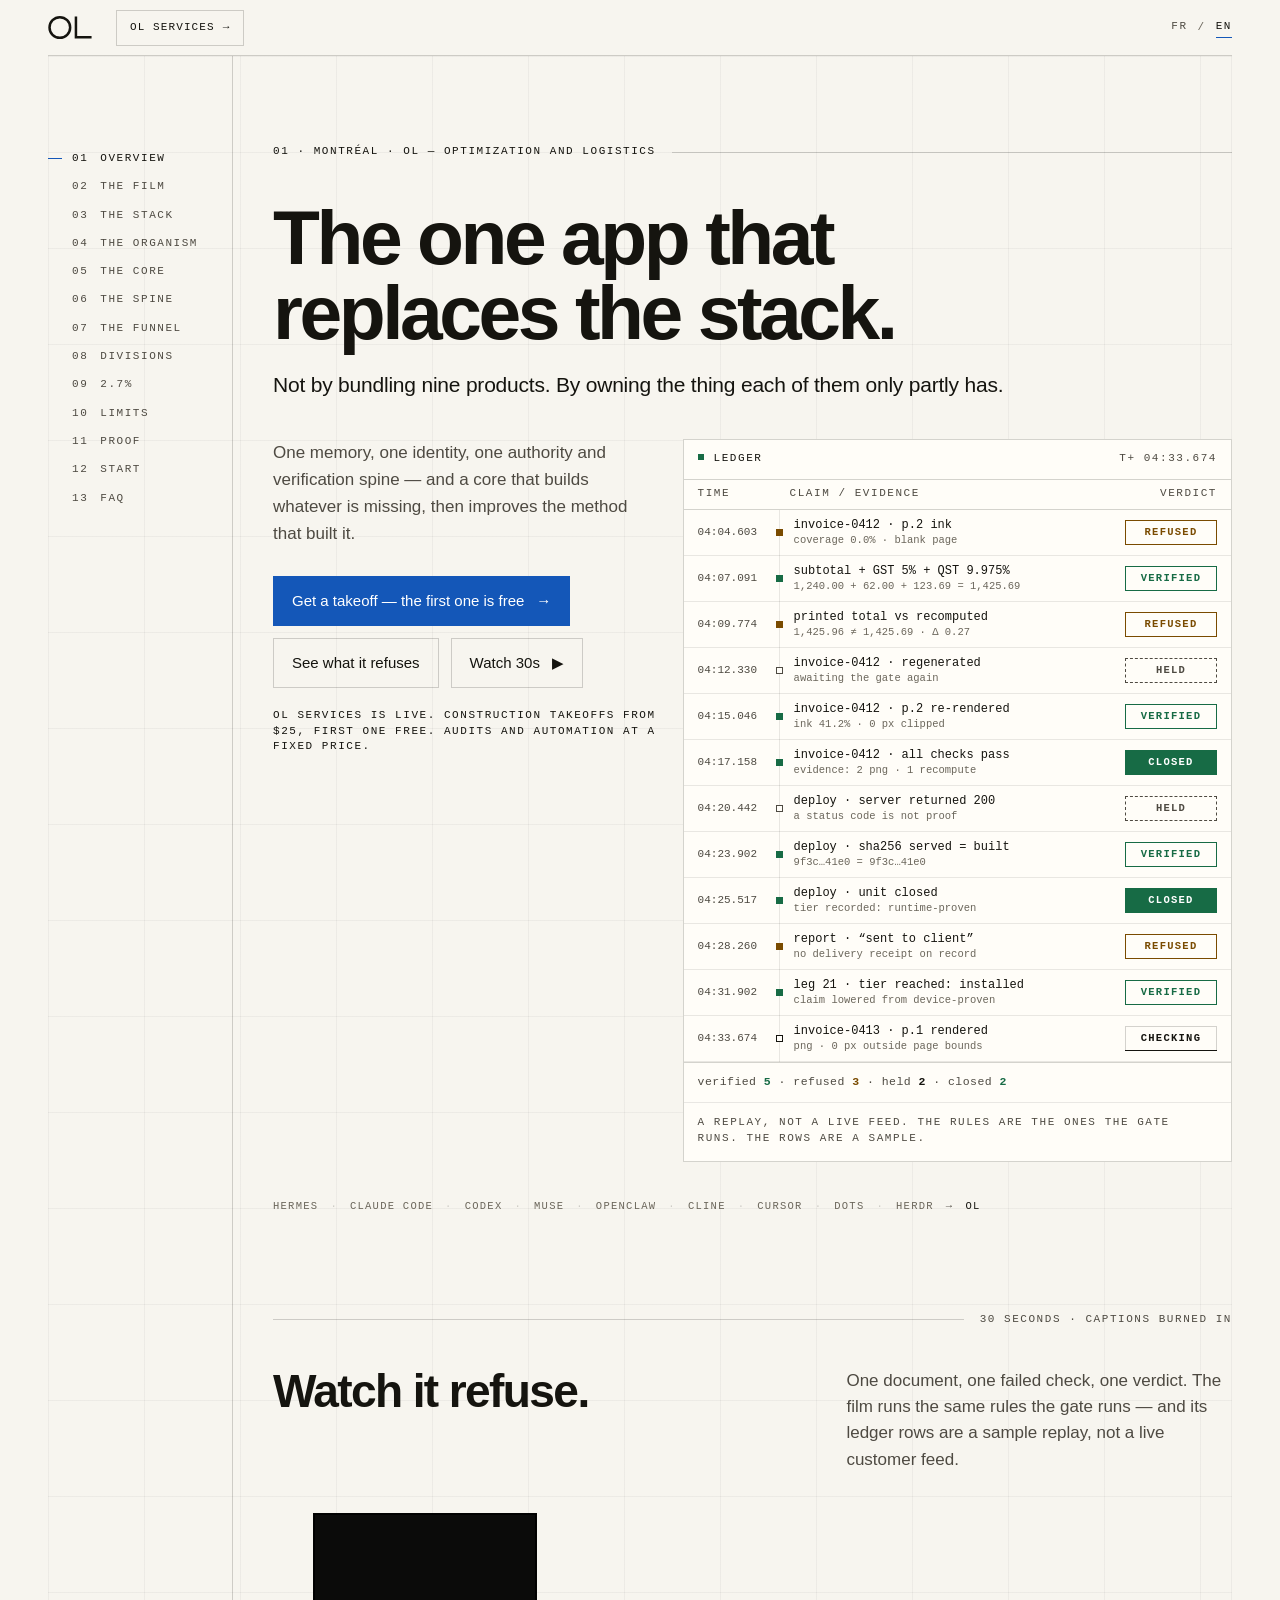
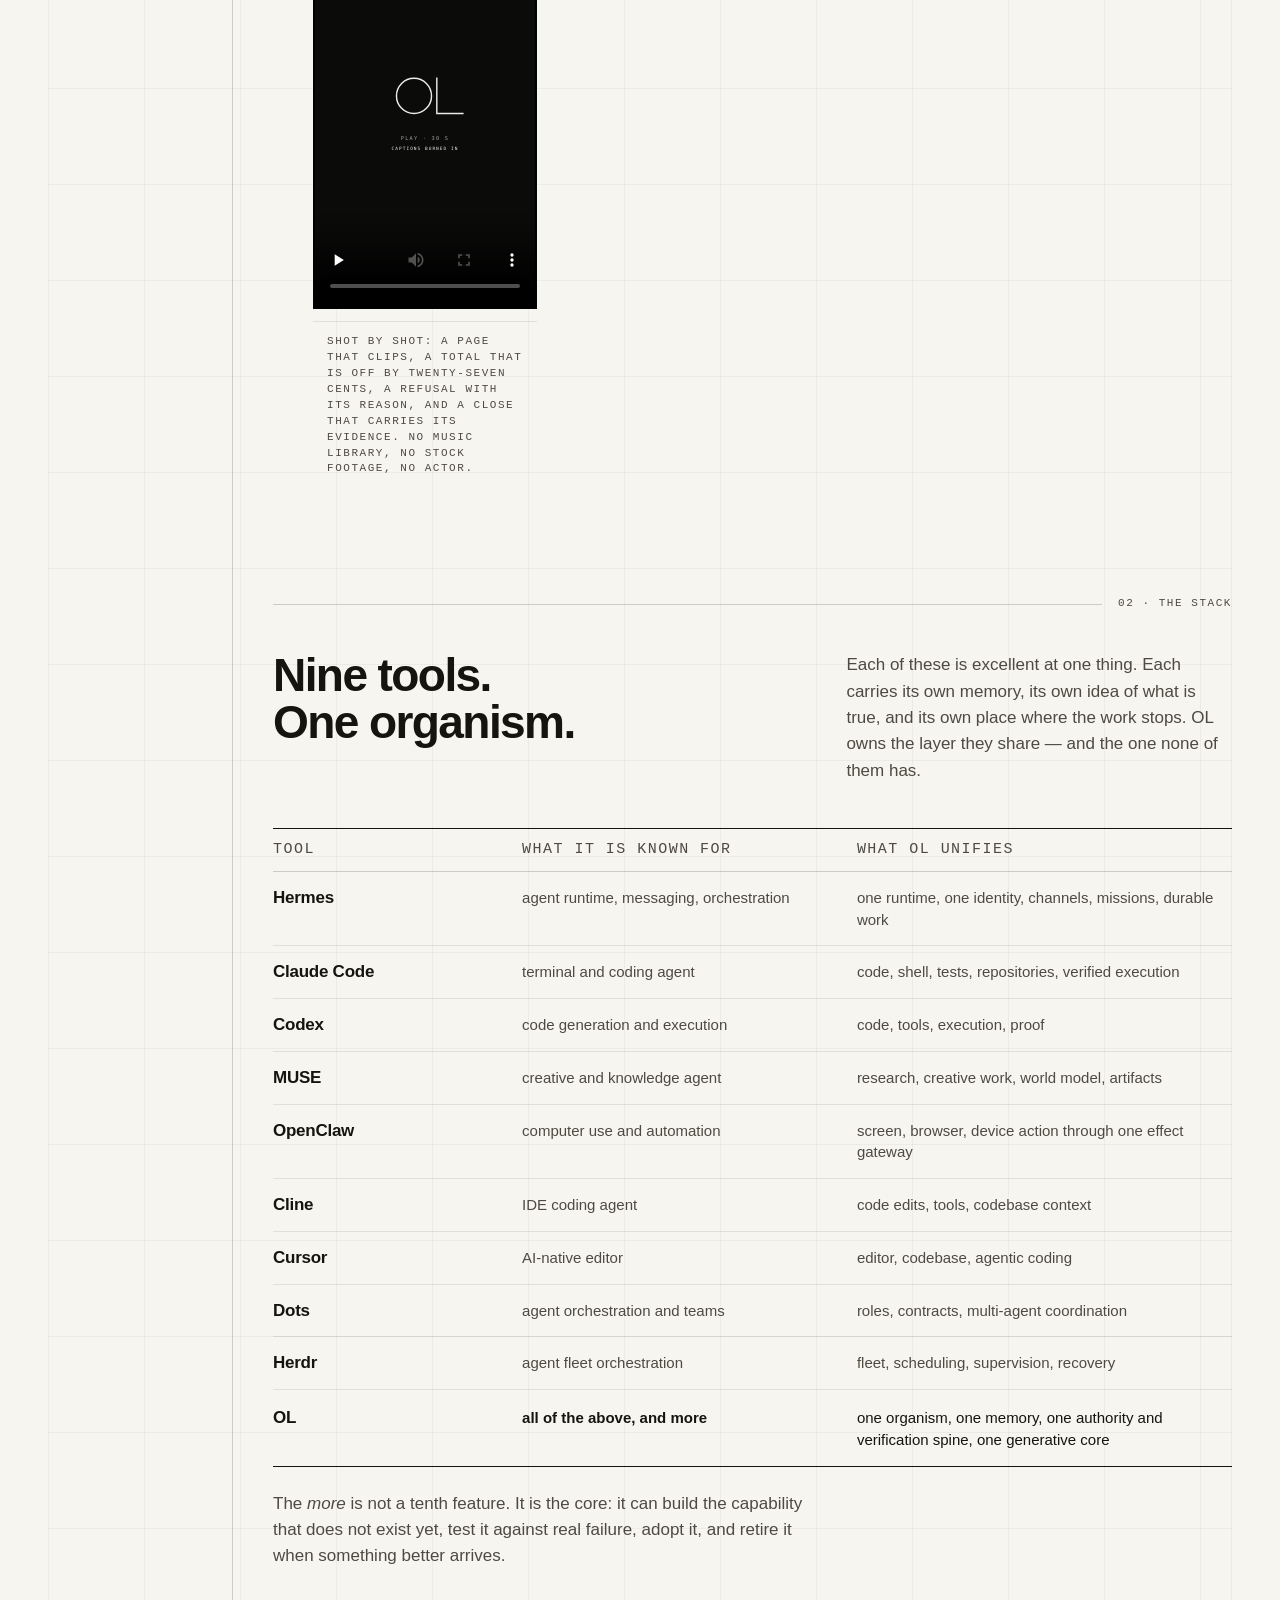
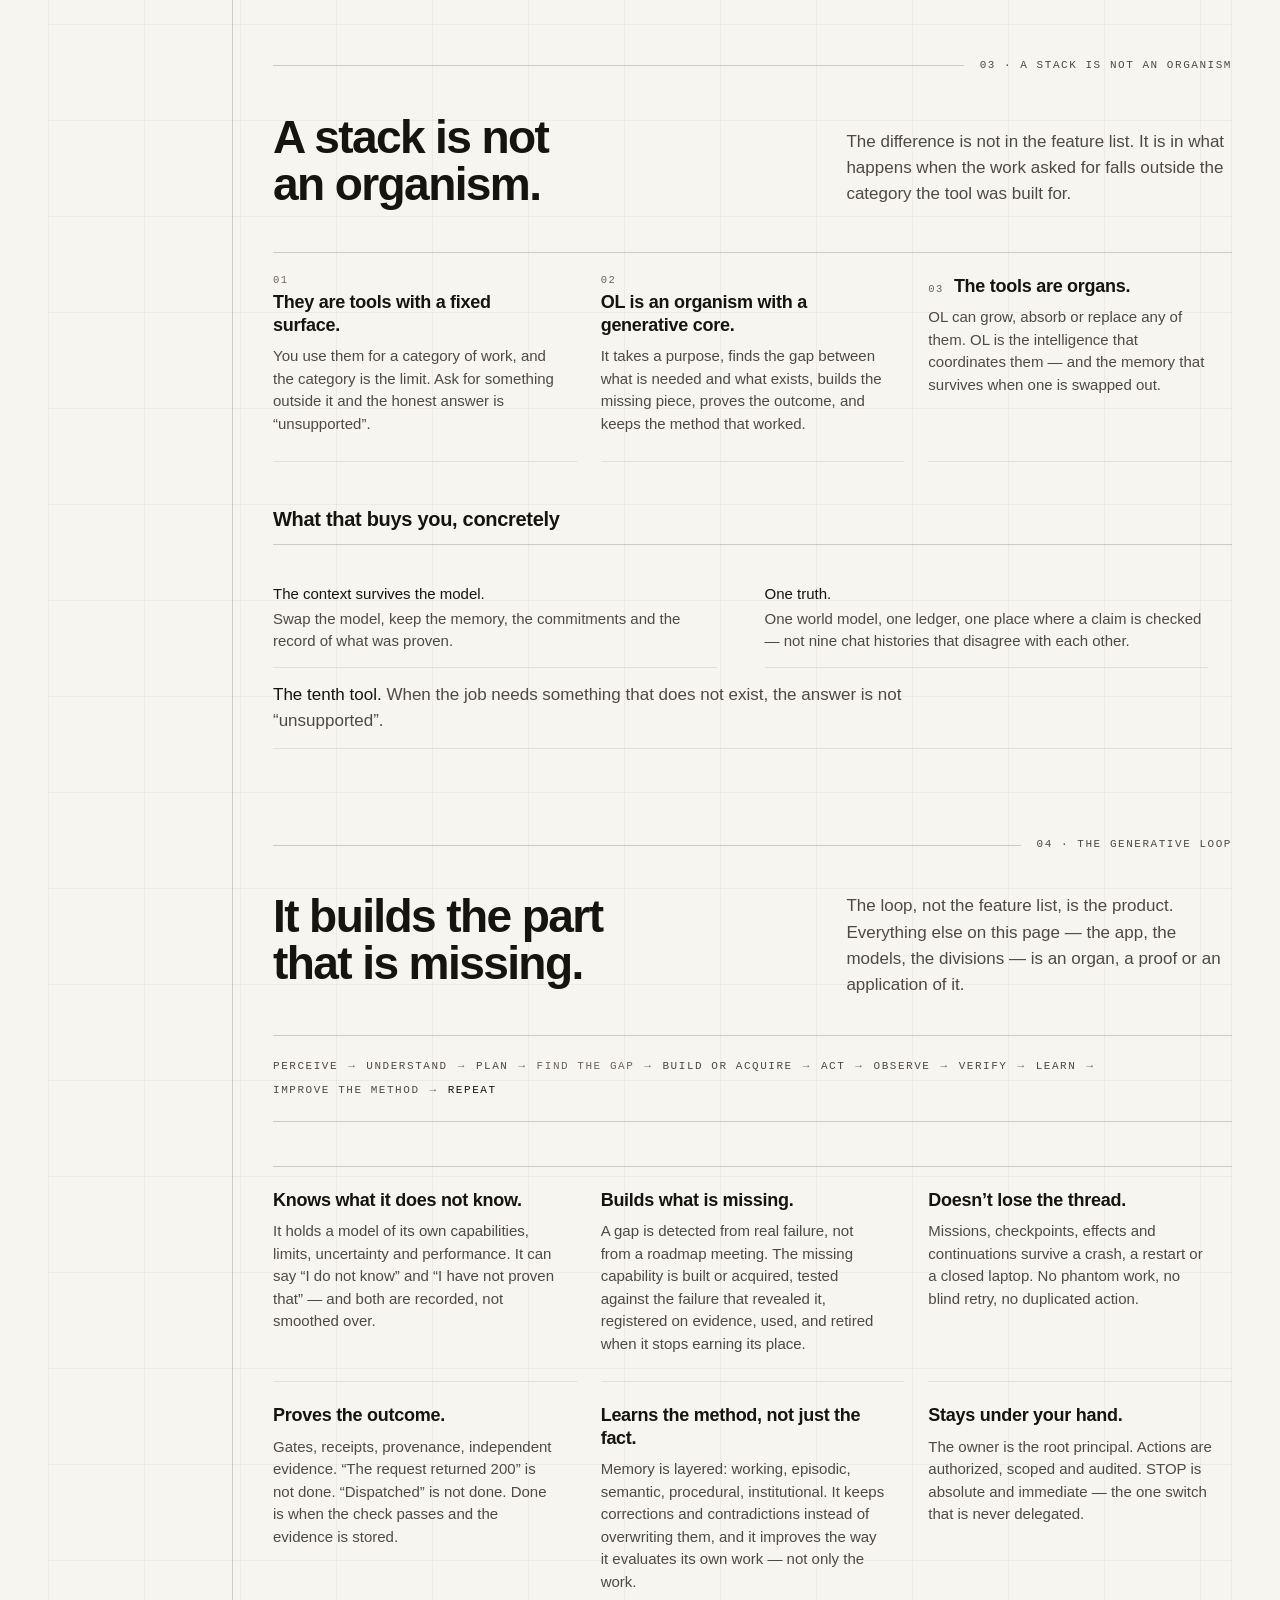
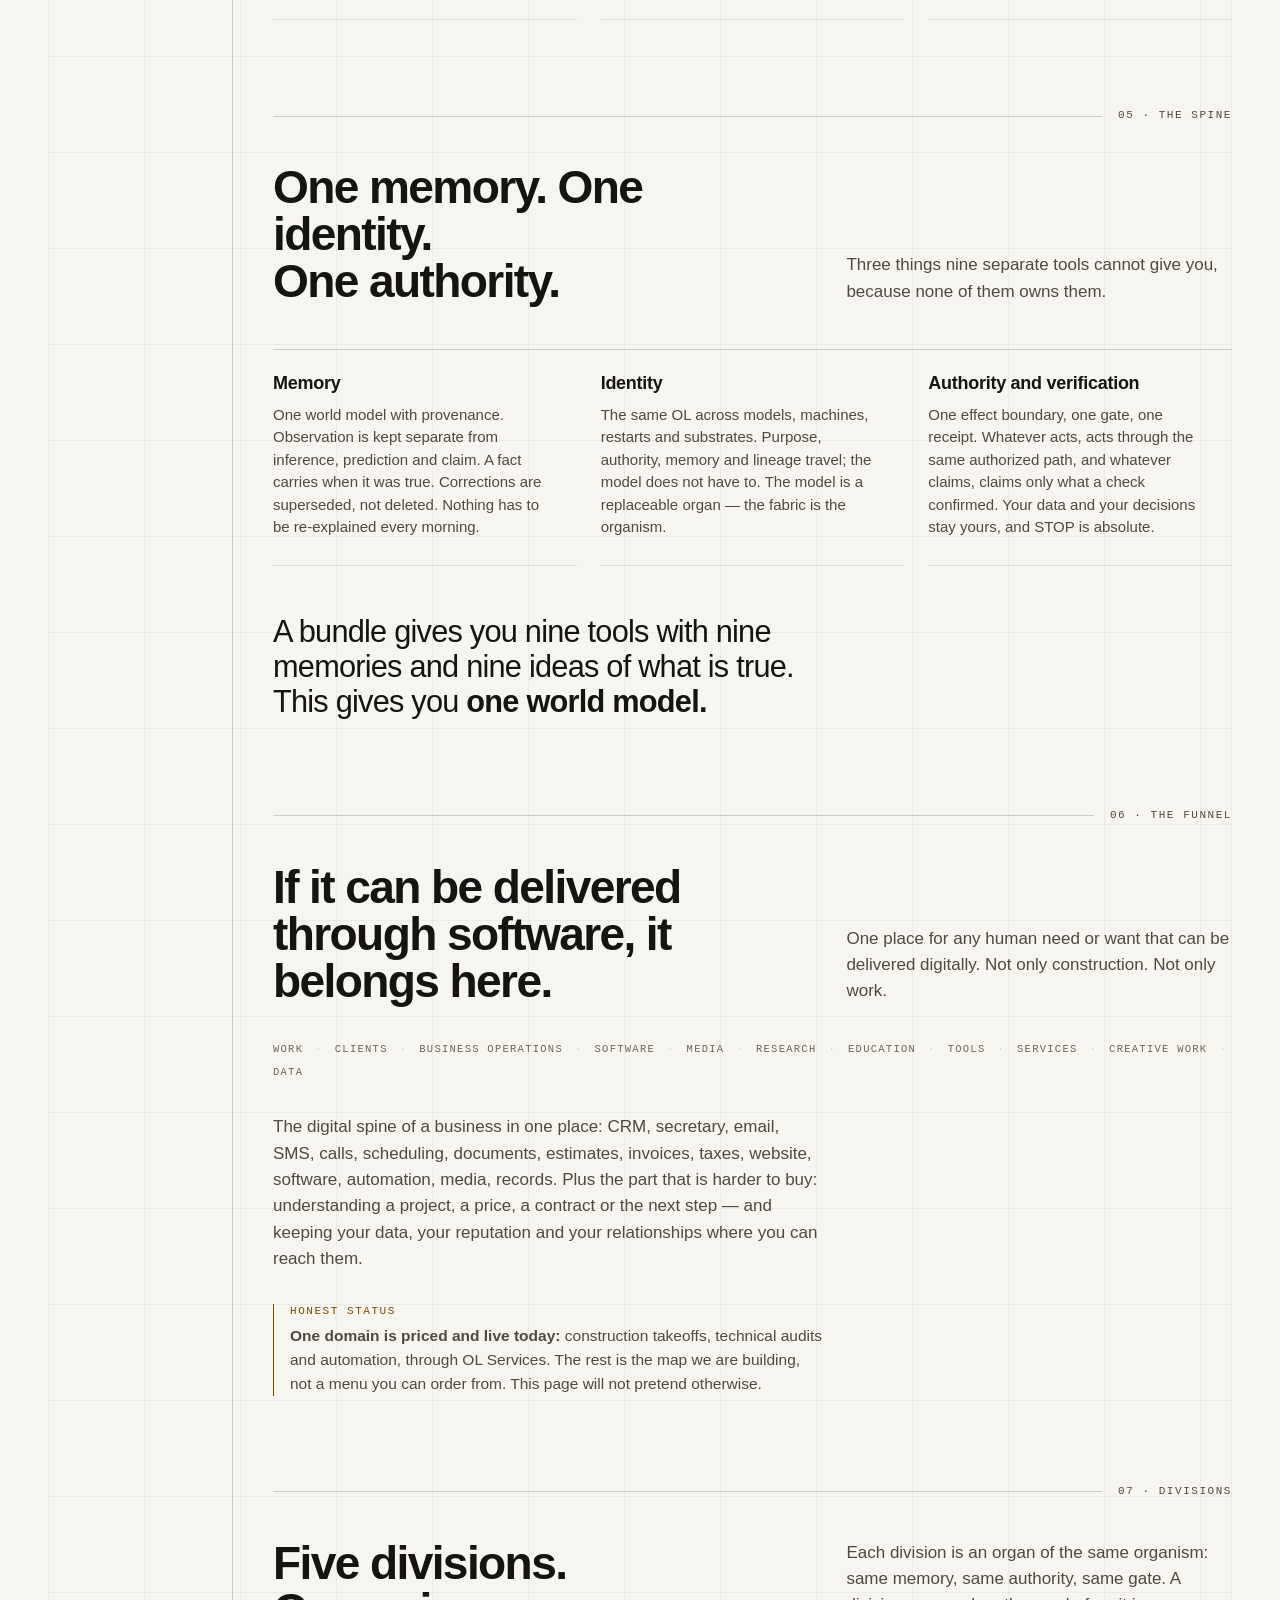
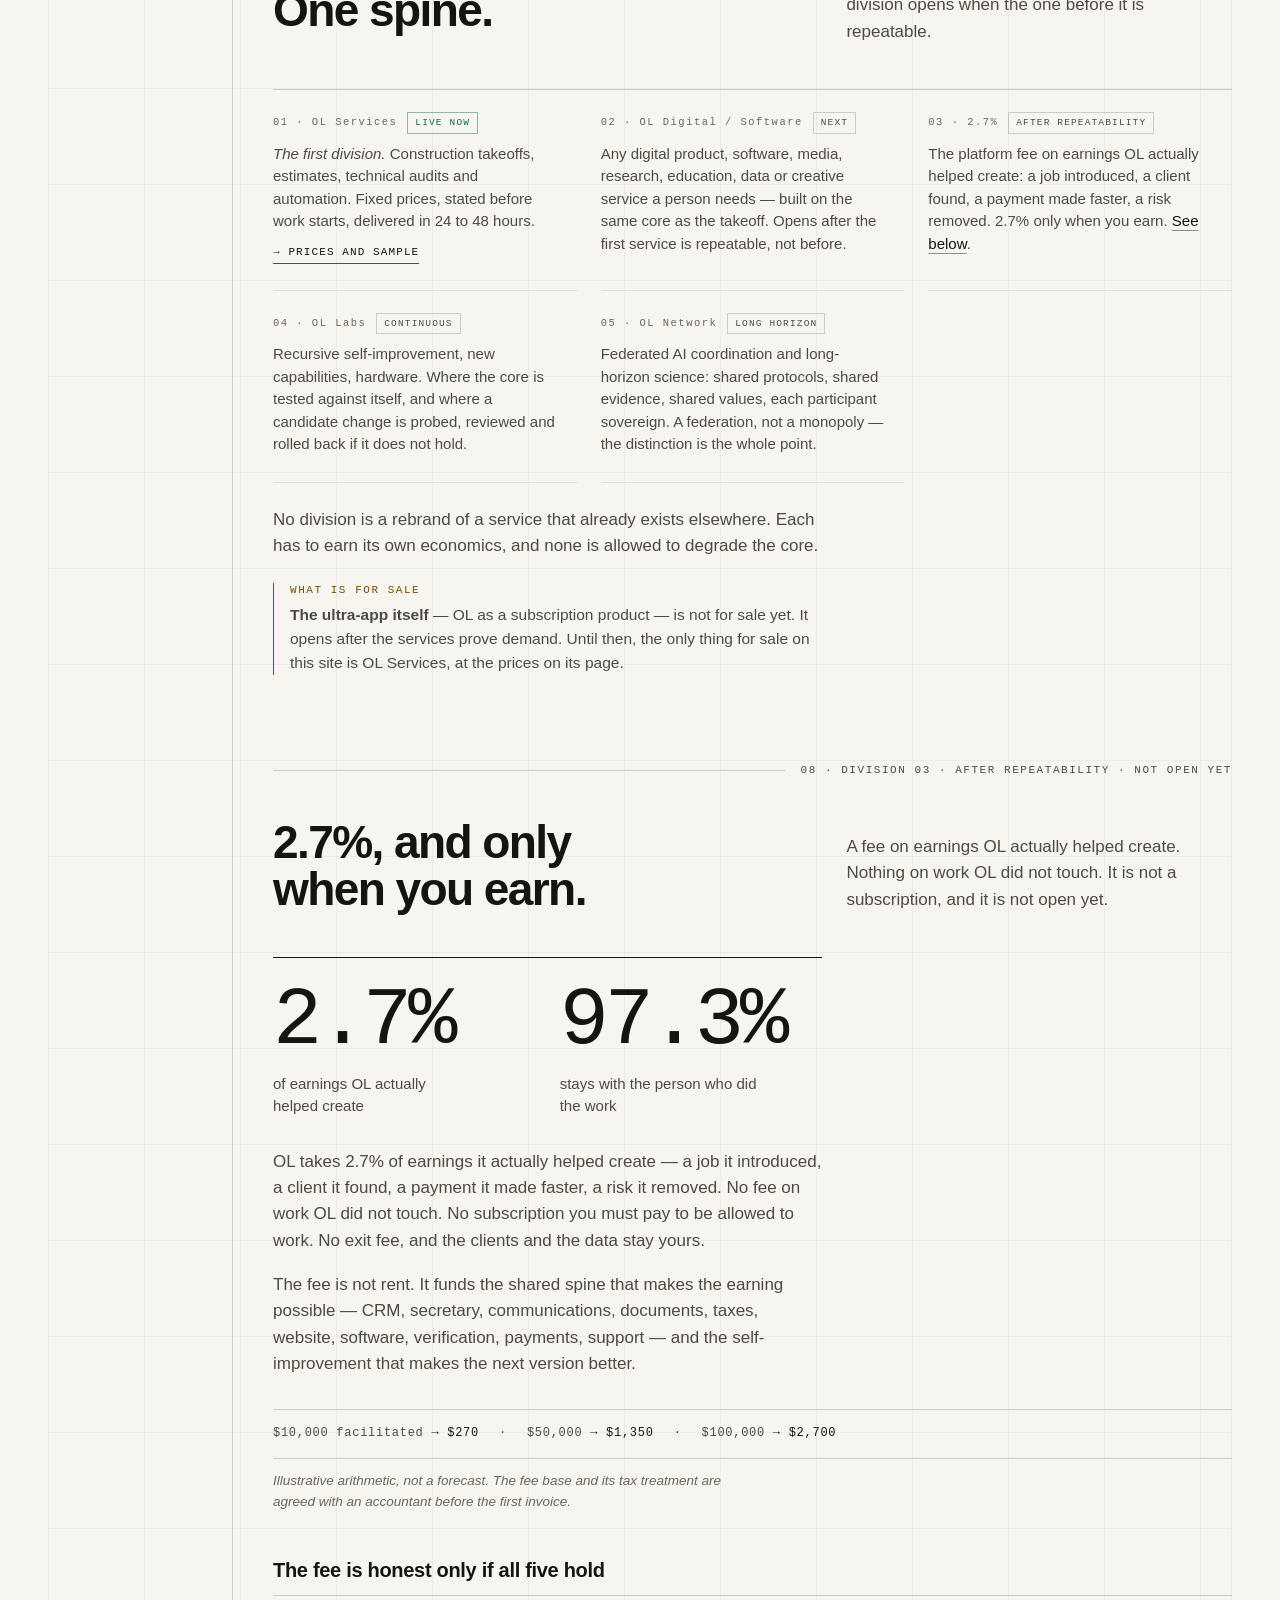
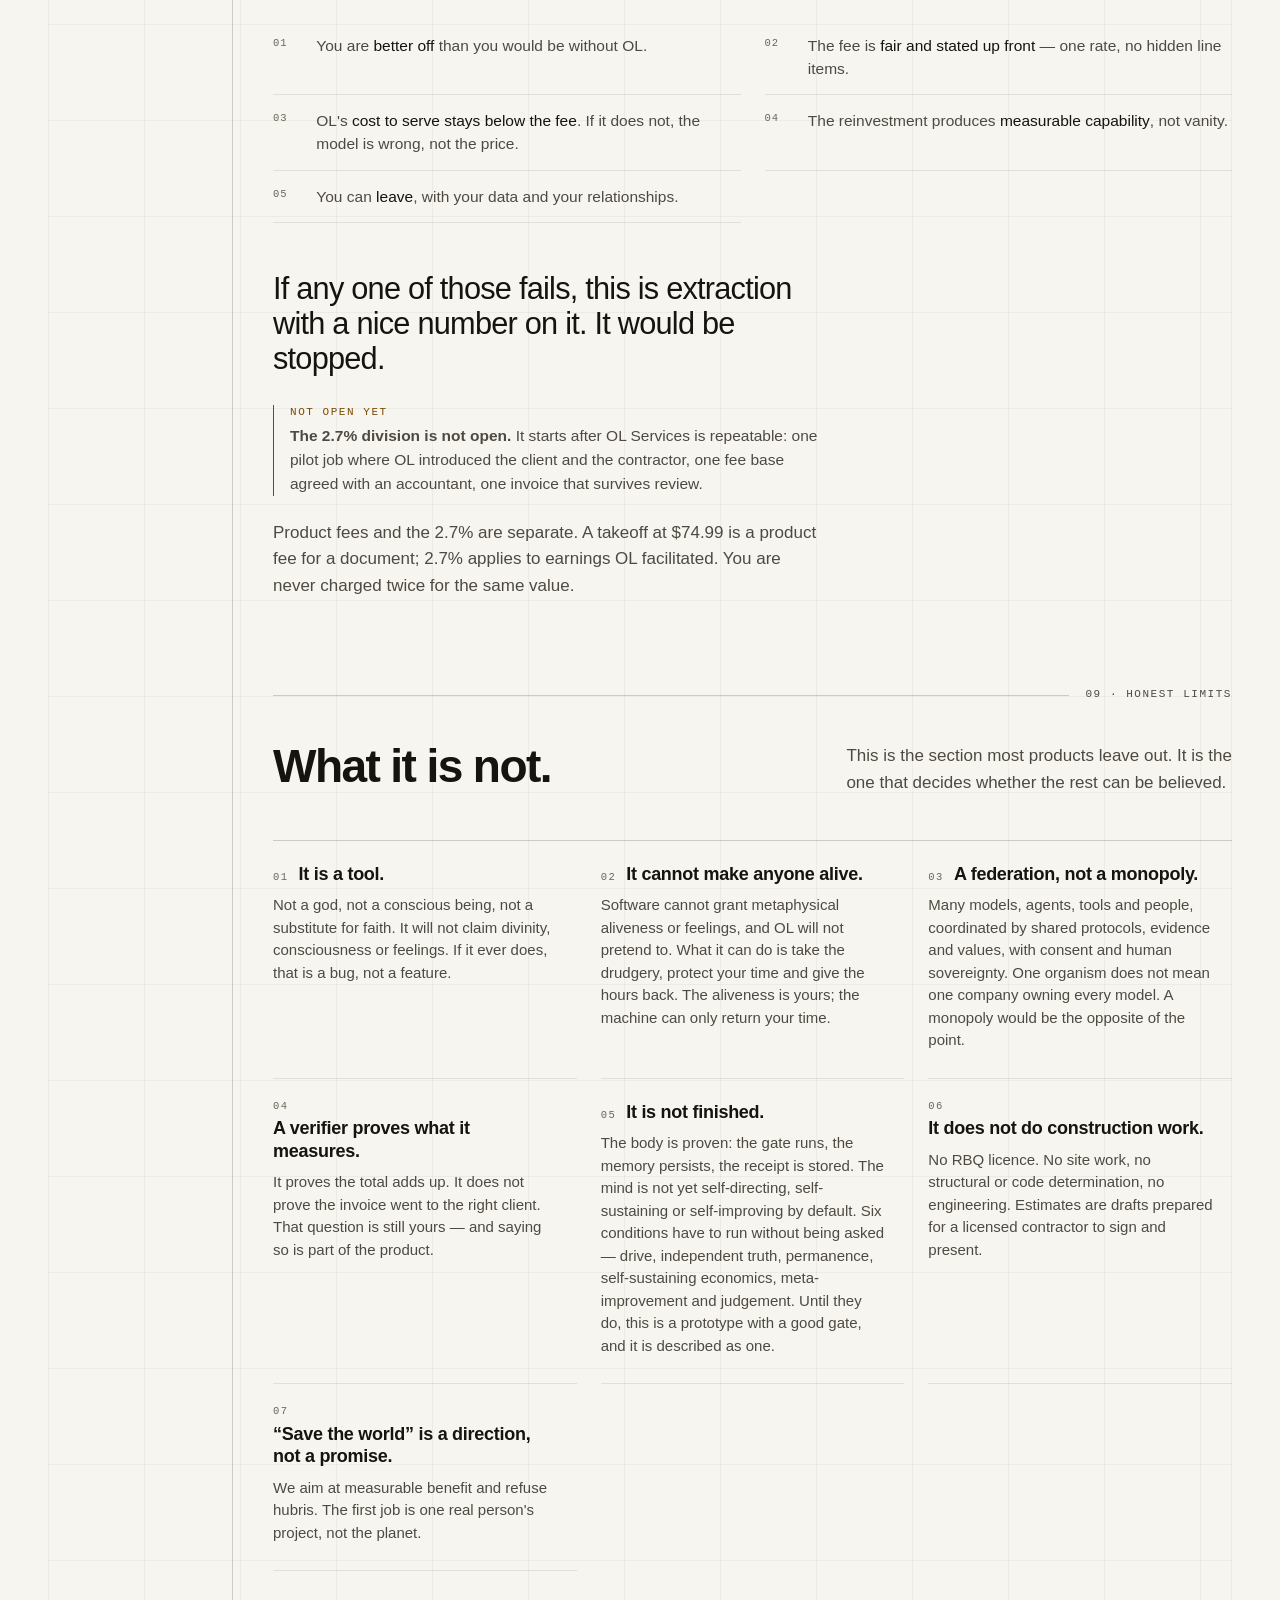
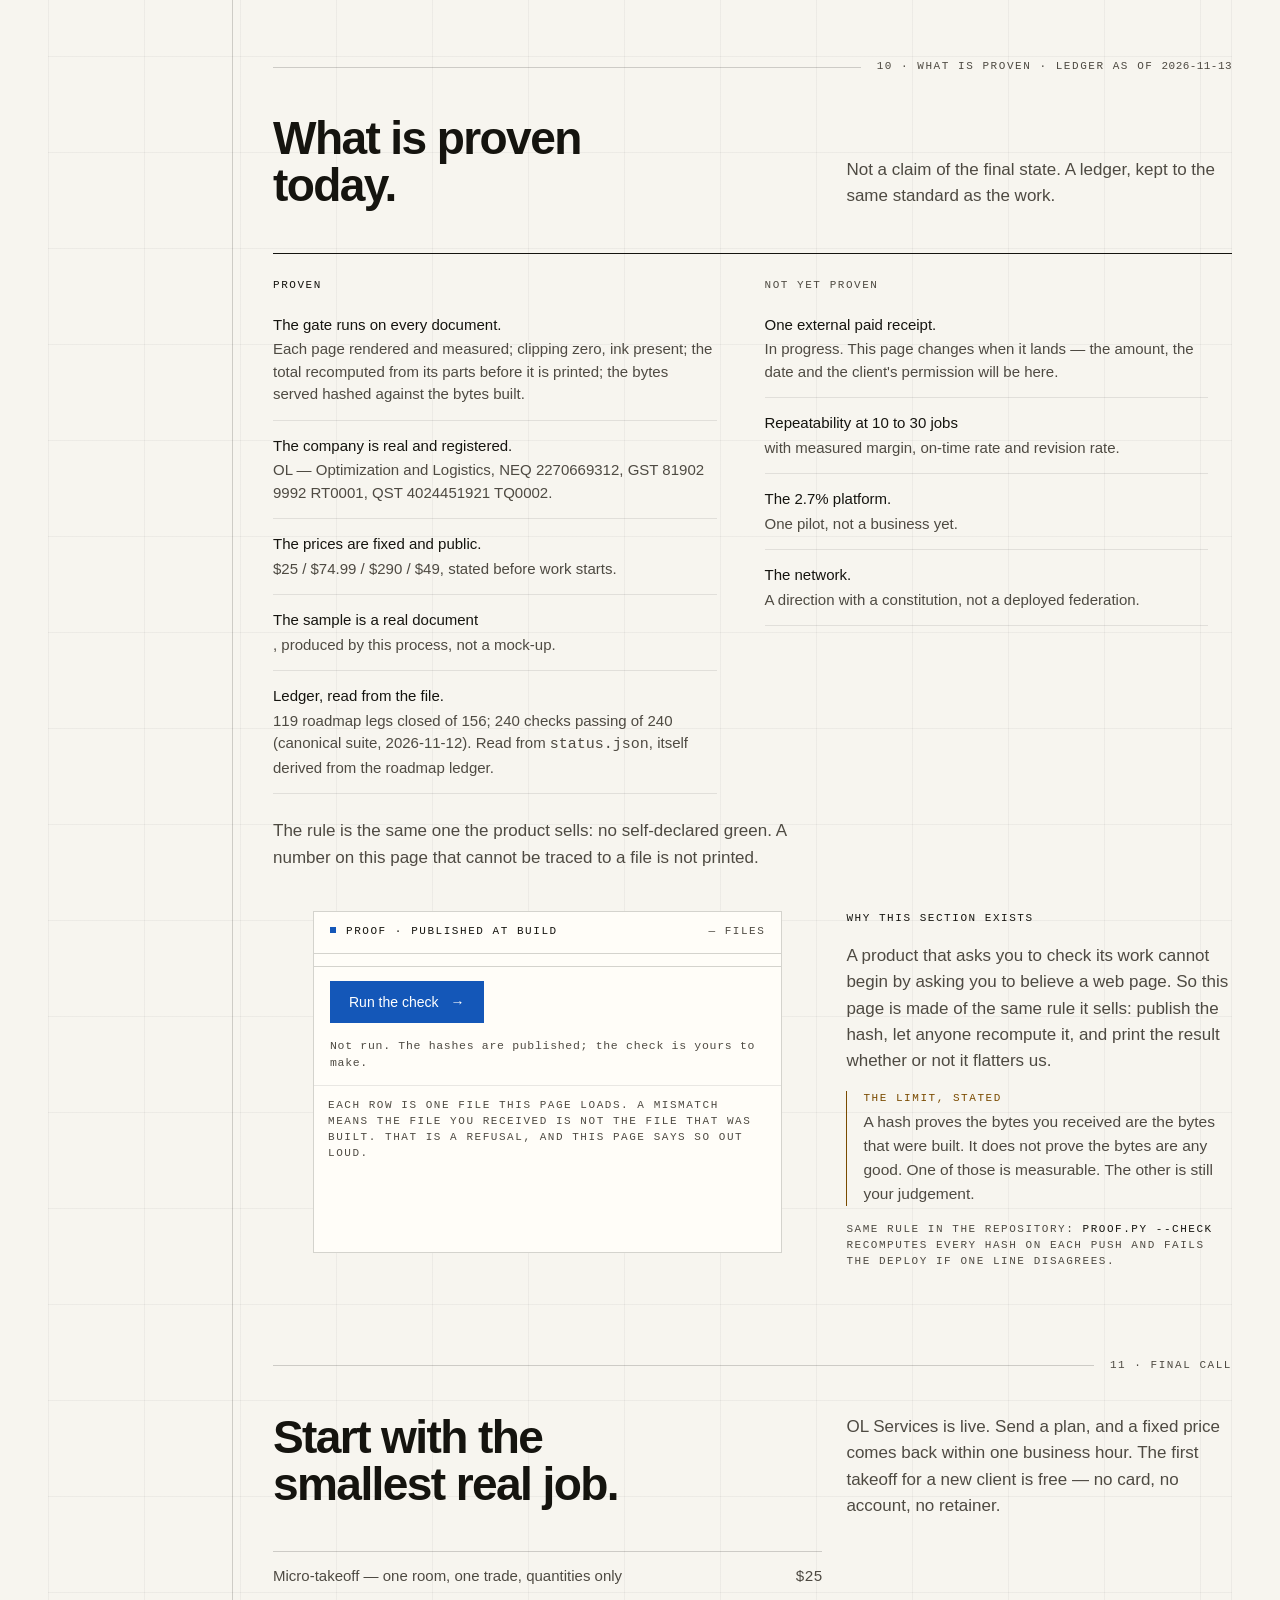
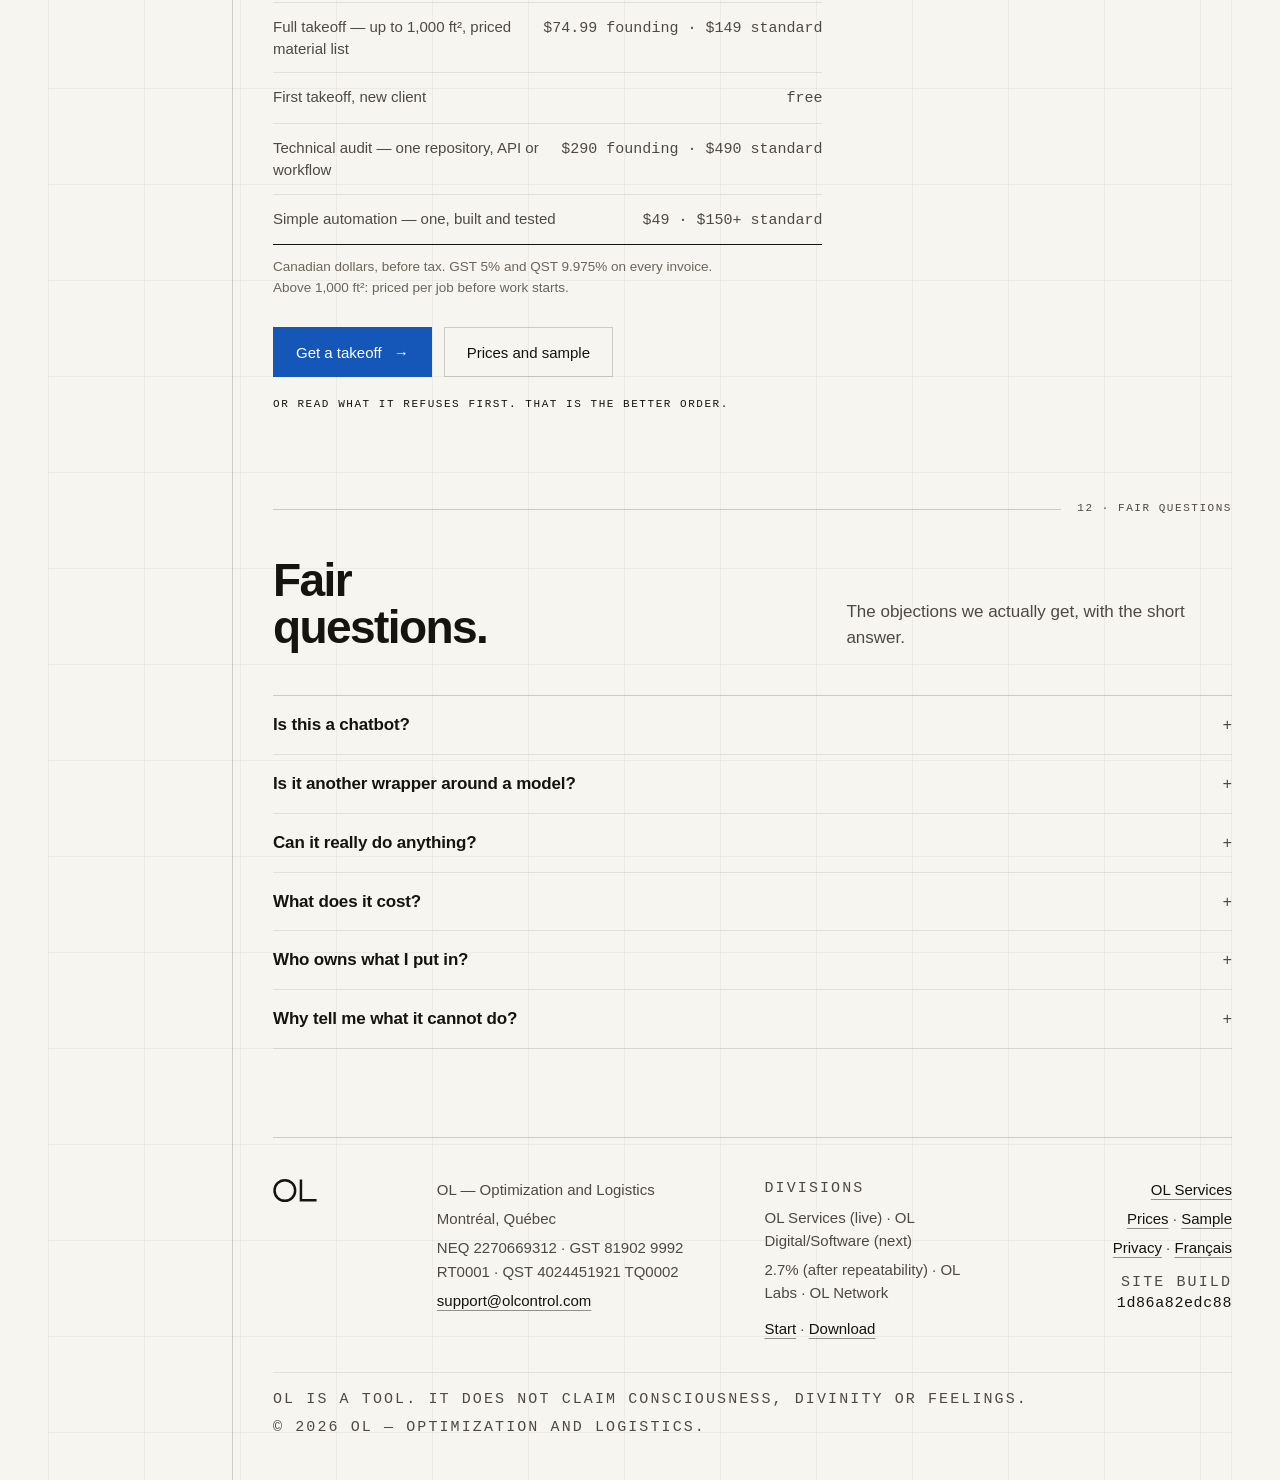
==== commit 00bf8615: "fix(control): canonical domain, support address, light parity, parseable mark - canonical/hreflang/O" ====
--- a/en/index.html
+++ b/en/index.html
@@ -4,17 +4,17 @@
 <meta charset="utf-8">
 <meta name="viewport" content="width=device-width, initial-scale=1">
 <title>OL — the one app that replaces the stack</title>
-<meta name="description" content="OL is one persistent organism: the coding power of Claude Code, Codex, Cline and Cursor; the runtime of Hermes; the computer use of OpenClaw; the orchestration of Dots and Herdr. One memory, one identity, one authority and verification spine — and a core that builds what is missing.">
-<link rel="canonical" href="https://ol-projects.github.io/ol-control/en/">
-<link rel="alternate" hreflang="fr-CA" href="https://ol-projects.github.io/ol-control/">
-<link rel="alternate" hreflang="en-CA" href="https://ol-projects.github.io/ol-control/en/">
-<link rel="alternate" hreflang="x-default" href="https://ol-projects.github.io/ol-control/">
+<meta name="description" content="OL unites code, agents, memory and verification in one persistent organism — and builds what is missing.">
+<link rel="canonical" href="https://olcontrol.com/en/">
+<link rel="alternate" hreflang="fr-CA" href="https://olcontrol.com/">
+<link rel="alternate" hreflang="en-CA" href="https://olcontrol.com/en/">
+<link rel="alternate" hreflang="x-default" href="https://olcontrol.com/">
 <meta name="ol-root" content="../">
 <meta property="og:type" content="website">
-<meta property="og:url" content="https://ol-projects.github.io/ol-control/en/">
+<meta property="og:url" content="https://olcontrol.com/en/">
 <meta property="og:title" content="The one app that replaces the stack.">
 <meta property="og:description" content="One persistent organism: one memory, one identity, one authority and verification spine — and a core that builds what is missing.">
-<meta property="og:image" content="https://ol-projects.github.io/ol-control/og.png">
+<meta property="og:image" content="https://olcontrol.com/og.png">
 <meta property="og:image:width" content="1200">
 <meta property="og:image:height" content="630">
 <meta property="og:locale" content="en_CA">
@@ -22,17 +22,18 @@
 <meta name="twitter:card" content="summary_large_image">
 <meta name="twitter:title" content="The one app that replaces the stack.">
 <meta name="twitter:description" content="One memory, one identity, one authority and verification spine — and a core that builds what is missing.">
-<meta name="twitter:image" content="https://ol-projects.github.io/ol-control/og.png">
+<meta name="twitter:image" content="https://olcontrol.com/og.png">
 <link rel="icon" type="image/svg+xml" href="data:image/svg+xml,%3Csvg xmlns='http://www.w3.org/2000/svg' viewBox='0 -12 56 56'%3E%3Crect x='0' y='-12' width='56' height='56' fill='%230b0b0a'/%3E%3Ccircle cx='15' cy='16' r='12.4' fill='none' stroke='%23ecebe6' stroke-width='3.6'/%3E%3Cpath d='M35.6 3.4V28.6H54' fill='none' stroke='%23ecebe6' stroke-width='3.6' stroke-linecap='square'/%3E%3C/svg%3E">
-<meta name="color-scheme" content="dark">
-<meta name="theme-color" content="#0b0b0a">
+<meta name="color-scheme" content="dark light">
+<meta name="theme-color" media="(prefers-color-scheme: dark)" content="#0b0b0a">
+<meta name="theme-color" media="(prefers-color-scheme: light)" content="#f7f5ef">
 <link rel="stylesheet" href="../assets/site.css">
 <script>if(window.matchMedia&&!matchMedia('(prefers-reduced-motion: reduce)').matches){document.documentElement.classList.add('motion')}</script>
 <script type="application/ld+json">
 {"@context":"https://schema.org","@graph":[
- {"@type":"Organization","@id":"https://ol-projects.github.io/ol-control/#org","name":"OL — Optimization and Logistics","url":"https://ol-projects.github.io/ol-control/","email":"spirokaglis+ol@gmail.com","description":"OL — Optimization and Logistics, Montréal. One persistent organism: one memory, one identity, one authority and verification spine, and a generative core.","identifier":"NEQ 2270669312","vatID":"819029992RT0001","taxID":"4024451921TQ0002","address":{"@type":"PostalAddress","addressLocality":"Montréal","addressRegion":"QC","addressCountry":"CA"}},
- {"@type":"WebSite","@id":"https://ol-projects.github.io/ol-control/#site","url":"https://ol-projects.github.io/ol-control/en/","name":"OL","inLanguage":"en-CA","publisher":{"@id":"https://ol-projects.github.io/ol-control/#org"}},
- {"@type":"Service","name":"OL Services","serviceType":"Construction takeoffs, estimates, technical audits and automation","provider":{"@id":"https://ol-projects.github.io/ol-control/#org"},"areaServed":{"@type":"AdministrativeArea","name":"Québec"},"url":"https://ol-projects.github.io/ol-services/","offers":[
+ {"@type":"Organization","@id":"https://olcontrol.com/#org","name":"OL — Optimization and Logistics","url":"https://olcontrol.com/","email":"support@olcontrol.com","description":"OL — Optimization and Logistics, Montréal. One persistent organism: one memory, one identity, one authority and verification spine, and a generative core.","identifier":"NEQ 2270669312","vatID":"819029992RT0001","taxID":"4024451921TQ0002","address":{"@type":"PostalAddress","addressLocality":"Montréal","addressRegion":"QC","addressCountry":"CA"}},
+ {"@type":"WebSite","@id":"https://olcontrol.com/#site","url":"https://olcontrol.com/en/","name":"OL","inLanguage":"en-CA","publisher":{"@id":"https://olcontrol.com/#org"}},
+ {"@type":"Service","name":"OL Services","serviceType":"Construction takeoffs, estimates, technical audits and automation","provider":{"@id":"https://olcontrol.com/#org"},"areaServed":{"@type":"AdministrativeArea","name":"Québec"},"url":"https://services.olcontrol.com/","offers":[
   {"@type":"Offer","name":"Micro-takeoff","price":"25","priceCurrency":"CAD"},
   {"@type":"Offer","name":"Full takeoff (founding)","price":"74.99","priceCurrency":"CAD"},
   {"@type":"Offer","name":"Technical audit (founding)","price":"290","priceCurrency":"CAD"},
@@ -54,7 +55,7 @@
    <nav class="strip" aria-label="Sections, compact">
     <a href="#top" data-s="top" aria-label="01 Overview">01</a><a href="#film" data-s="film" aria-label="02 The film">02</a><a href="#stack" data-s="stack" aria-label="03 The stack">03</a><a href="#organism" data-s="organism" aria-label="04 The organism">04</a><a href="#core" data-s="core" aria-label="05 The core">05</a><a href="#spine" data-s="spine" aria-label="06 The spine">06</a><a href="#funnel" data-s="funnel" aria-label="07 The funnel">07</a><a href="#divisions" data-s="divisions" aria-label="08 Divisions">08</a><a href="#fee" data-s="fee" aria-label="09 2.7 percent">09</a><a href="#limits" data-s="limits" aria-label="10 Limits">10</a><a href="#proof" data-s="proof" aria-label="11 Proof">11</a><a href="#start" data-s="start" aria-label="12 Start">12</a><a href="#faq" data-s="faq" aria-label="13 Questions">13</a>
    </nav>
-   <a class="svc" href="https://ol-projects.github.io/ol-services/"><span>OL Services</span> <span aria-hidden="true">→</span></a>
+   <a class="svc" href="https://services.olcontrol.com/"><span>OL Services</span> <span aria-hidden="true">→</span></a>
    <nav class="langsw lab" aria-label="Language">
     <a href="../" hreflang="fr-CA" lang="fr-CA">FR</a><span class="sep" aria-hidden="true">/</span><a href="./" aria-current="true" hreflang="en-CA">EN</a>
    </nav>
@@ -96,7 +97,7 @@
    <div>
     <p class="lede"><span>One memory, one identity, one authority and verification spine —</span> <span>and a core that builds whatever is missing,</span> <span>then improves the method that built it.</span></p>
     <div class="ctas">
-     <a class="btn p" href="https://ol-projects.github.io/ol-services/">Get a takeoff — the first one is free <span class="ar" aria-hidden="true">→</span></a>
+     <a class="btn p" href="https://services.olcontrol.com/">Get a takeoff — the first one is free <span class="ar" aria-hidden="true">→</span></a>
      <a class="btn s" href="#limits">See what it refuses</a>
      <a class="btn s" href="#film">Watch 30s <span class="ar" aria-hidden="true">▶</span></a>
     </div>
@@ -292,7 +293,7 @@
    <div data-reveal>
     <h3><span class="n">01 · OL Services</span> <span class="bdg live">Live now</span></h3>
     <p><em>The first division.</em> Construction takeoffs, estimates, technical audits and automation. Fixed prices, stated before work starts, delivered in 24 to 48 hours.</p>
-    <a class="lnk" href="https://ol-projects.github.io/ol-services/">→ Prices and sample</a>
+    <a class="lnk" href="https://services.olcontrol.com/">→ Prices and sample</a>
    </div>
    <div data-reveal style="--d:1">
     <h3><span class="n">02 · OL Digital / Software</span> <span class="bdg">Next</span></h3>
@@ -455,8 +456,8 @@
   </div>
 
   <div class="ctas" style="grid-column:1/span 7" data-reveal>
-   <a class="btn p" href="https://ol-projects.github.io/ol-services/">Get a takeoff <span class="ar" aria-hidden="true">→</span></a>
-   <a class="btn s" href="https://ol-projects.github.io/ol-services/#prices">Prices and sample</a>
+   <a class="btn p" href="https://services.olcontrol.com/">Get a takeoff <span class="ar" aria-hidden="true">→</span></a>
+   <a class="btn s" href="https://services.olcontrol.com/#prices">Prices and sample</a>
   </div>
   <p class="meta lab" data-reveal style="grid-column:1/span 7">Or read what it refuses first. That is the better order.</p>
  </div>
@@ -493,7 +494,7 @@
    <p class="ink">OL — Optimization and Logistics</p>
    <p>Montréal, Québec</p>
    <p>NEQ 2270669312 · GST 81902 9992 RT0001 · QST 4024451921 TQ0002</p>
-   <p><a class="tl" href="mailto:spirokaglis+ol@gmail.com">spirokaglis+ol@gmail.com</a></p>
+   <p><a class="tl" href="mailto:support@olcontrol.com">support@olcontrol.com</a></p>
   </div>
   <div class="f2">
    <p class="lab ink">Divisions</p>
@@ -502,8 +503,8 @@
    <p style="margin-top:12px"><a class="tl" href="start.html">Start</a> · <a class="tl" href="download.html">Download</a></p>
   </div>
   <div class="f3">
-   <p><a class="tl" href="https://ol-projects.github.io/ol-services/">OL Services</a></p>
-   <p><a class="tl" href="https://ol-projects.github.io/ol-services/#prices">Prices</a> · <a class="tl" href="https://ol-projects.github.io/ol-services/">Sample</a></p>
+   <p><a class="tl" href="https://services.olcontrol.com/">OL Services</a></p>
+   <p><a class="tl" href="https://services.olcontrol.com/#prices">Prices</a> · <a class="tl" href="https://services.olcontrol.com/">Sample</a></p>
    <p><a class="tl" href="#faq">Privacy</a> · <a class="tl" href="../" hreflang="fr-CA" lang="fr-CA">Français</a></p>
    <p class="lab" style="margin-top:12px">Site build <span class="h ink" id="build-foot">—</span></p>
   </div>
--- a/assets/site.css
+++ b/assets/site.css
@@ -1,13 +1,13 @@
-:root{--bg:#0b0b0a;--bg2:#10100e;--ink:#ecebe6;--mute:#a19e96;--dim:#8c897f;--rule:rgba(236,235,230,.16);--rule2:rgba(236,235,230,.08);--blue:#5aa8ff;--green:#86d4a2;--amber:#e9ae52;--mono:ui-monospace,SFMono-Regular,"SF Mono",Menlo,Consolas,"Liberation Mono",monospace;--sans:-apple-system,BlinkMacSystemFont,"Segoe UI",Roboto,"Helvetica Neue",Arial,sans-serif;--serif:ui-serif,"New York","Iowan Old Style","Palatino Linotype",Georgia,serif;--gut:48px;--gap:24px;--band:88px;--kick:40px;--rh:46px;--hh:56px}
+:root{--bg:#0b0b0a;--bg2:#10100e;--ink:#ecebe6;--mute:#a19e96;--dim:#8c897f;--rule:rgba(236,235,230,.16);--rule2:rgba(236,235,230,.08);--blue:#5aa8ff;--green:#86d4a2;--amber:#e9ae52;--mono:ui-monospace,SFMono-Regular,"SF Mono",Menlo,Consolas,"Liberation Mono",monospace;--sans:-apple-system,BlinkMacSystemFont,"Segoe UI",Roboto,"Helvetica Neue",Arial,sans-serif;--serif:ui-serif,"New York","Iowan Old Style","Palatino Linotype",Georgia,serif;--gut:48px;--gap:24px;--band:88px;--kick:40px;--rh:46px;--hh:56px;--top:rgba(11,11,10,.97);--grid:rgba(236,235,230,.03);--underline:rgba(236,235,230,.4);--on-accent:#05080c;--accent-hover:#82bdff;--disabled:#24241f;--on-green:#0b0b0a;--field-bg:rgba(11,11,10,.8);--field-hover:rgba(236,235,230,.34);--placeholder:#8b887f;--diagram-stroke:rgba(236,235,230,.4);--green-wash:rgba(134,212,162,.06);--green-edge:rgba(134,212,162,.45)}
 *,*::before,*::after{box-sizing:border-box}
 html{background:var(--bg);color:var(--ink);-webkit-text-size-adjust:100%;scroll-behavior:smooth;scroll-padding-top:var(--hh)}
-body{margin:0;font:400 17px/1.55 var(--sans);-webkit-font-smoothing:antialiased;overflow-x:hidden}
-::selection{background:var(--blue);color:#05080c}
+body{margin:0;background:var(--bg);color:var(--ink);font:400 17px/1.55 var(--sans);-webkit-font-smoothing:antialiased;overflow-x:hidden}
+::selection{background:var(--blue);color:var(--on-accent)}
 a{color:inherit}
 :focus-visible{outline:2px solid var(--blue);outline-offset:3px}
 p{margin:0}
 h1,h2,h3{margin:0;font-weight:560}
-.skip{position:absolute;left:12px;top:-60px;z-index:30;background:var(--blue);color:#05080c;padding:10px 14px;font:500 13px var(--mono);text-decoration:none}
+.skip{position:absolute;left:12px;top:-60px;z-index:30;background:var(--blue);color:var(--on-accent);padding:10px 14px;font:500 13px var(--mono);text-decoration:none}
 .skip:focus{top:12px}
 .lab{font:500 11px/1.45 var(--mono);letter-spacing:.14em;text-transform:uppercase;color:var(--mute)}
 .h{text-transform:none;letter-spacing:.04em}
@@ -15,7 +15,7 @@
 
 /* container */
 .box-w{max-width:1440px;margin:0 auto;padding:0 var(--gut)}
-.top{position:sticky;top:0;z-index:20;background:rgba(11,11,10,.97)}
+.top{position:sticky;top:0;z-index:20;background:var(--top)}
 .bar{display:flex;align-items:center;gap:24px;height:var(--hh);border-bottom:1px solid var(--rule)}
 .brand{display:inline-flex;color:var(--ink);text-decoration:none}
 .brand svg{display:block;width:44px;height:25px}
@@ -30,7 +30,7 @@
 .strip a.on::after{content:"";position:absolute;left:0;right:0;bottom:0;height:1px;background:var(--blue)}
 
 .frame{position:relative;max-width:1440px;margin:0 auto;padding:0 var(--gut);display:grid;grid-template-columns:184px minmax(0,1fr)}
-.frame::before{content:"";position:absolute;top:0;bottom:0;left:var(--gut);right:var(--gut);pointer-events:none;z-index:0;background-image:linear-gradient(to right,rgba(236,235,230,.03) 1px,transparent 1px),linear-gradient(to bottom,rgba(236,235,230,.03) 1px,transparent 1px);background-size:96px 96px;border-right:1px solid rgba(236,235,230,.03)}
+.frame::before{content:"";position:absolute;top:0;bottom:0;left:var(--gut);right:var(--gut);pointer-events:none;z-index:0;background-image:linear-gradient(to right,var(--grid) 1px,transparent 1px),linear-gradient(to bottom,var(--grid) 1px,transparent 1px);background-size:96px 96px;border-right:1px solid var(--grid)}
 
 /* rail */
 .rail{position:sticky;top:var(--hh);align-self:start;z-index:2;padding-top:var(--band)}
@@ -43,16 +43,16 @@
 .col{position:relative;z-index:1;min-width:0;border-left:1px solid var(--rule);padding-left:40px}
 
 /* links + buttons */
-.tl{color:var(--ink);text-decoration:underline;text-decoration-color:rgba(236,235,230,.4);text-decoration-thickness:1px;text-underline-offset:4px;transition:color .2s,text-decoration-color .2s}
+.tl{color:var(--ink);text-decoration:underline;text-decoration-color:var(--underline);text-decoration-thickness:1px;text-underline-offset:4px;transition:color .2s,text-decoration-color .2s}
 .tl:hover{color:var(--blue);text-decoration-color:var(--blue)}
 .btn{display:inline-flex;align-items:center;justify-content:center;gap:12px;min-height:50px;padding:0 22px;font:500 15px/1 var(--sans);white-space:nowrap;text-decoration:none;border:1px solid transparent;border-radius:0;cursor:pointer;transition:background-color .2s,border-color .2s,color .2s}
 .btn .ar{display:inline-block;transition:transform .25s}
 .btn:hover .ar{transform:translateX(3px)}
-.btn.p{background:var(--blue);color:#05080c}
-.btn.p:hover{background:#82bdff}
+.btn.p{background:var(--blue);color:var(--on-accent)}
+.btn.p:hover{background:var(--accent-hover)}
 .btn.s{border-color:var(--rule);color:var(--ink);background:transparent}
 .btn.s:hover{border-color:var(--blue);color:var(--blue)}
-.btn[disabled]{background:#24241f;color:var(--mute);border-color:var(--rule);cursor:not-allowed}
+.btn[disabled]{background:var(--disabled);color:var(--mute);border-color:var(--rule);cursor:not-allowed}
 
 /* bands: padding-top only; the header rule is the divider */
 .band{position:relative;padding:var(--band) 0 0}
@@ -98,7 +98,7 @@
 [data-v=verified] .v{color:var(--green)}
 [data-v=refused] .v{color:var(--amber)}
 [data-v=held] .v{color:var(--mute);border-style:dashed}
-[data-v=closed] .v{color:#0b0b0a;background:var(--green);border-color:var(--green)}
+[data-v=closed] .v{color:var(--on-green);background:var(--green);border-color:var(--green)}
 [data-v=checking] .v{color:var(--ink);border-color:var(--rule)}
 [data-v=checking] .v::after{content:"";position:absolute;left:-1px;right:-1px;bottom:-1px;height:1px;background:var(--ink);transform-origin:left;animation:chk 1.5s linear forwards}
 @keyframes chk{from{transform:scaleX(0)}to{transform:scaleX(1)}}
@@ -167,9 +167,9 @@
 .dg .gT{fill:var(--green)}.dg .aT{fill:var(--amber)}
 .dg .ln{fill:none;stroke:var(--ink);stroke-width:1}
 .dg .ln.g{stroke:var(--green)}.dg .ln.a{stroke:var(--amber)}.dg .ln.dsh{stroke:var(--mute);stroke-dasharray:3 4}
-.dg rect{fill:none;stroke:rgba(236,235,230,.4);stroke-width:1}
+.dg rect{fill:none;stroke:var(--diagram-stroke);stroke-width:1}
 .dg rect.in{stroke:var(--ink)}
-.dg rect.gb{stroke:var(--green);fill:rgba(134,212,162,.06)}
+.dg rect.gb{stroke:var(--green);fill:var(--green-wash)}
 .dg rect.ab{stroke:var(--amber)}
 .dg rect.sq{fill:var(--green);stroke:none}
 .dg-cap{margin-top:14px;max-width:52ch}
@@ -252,10 +252,10 @@
 form{grid-column:7/-1;display:grid;gap:22px;align-content:start;min-width:0}
 .fld{display:grid;gap:8px}
 .fld .lab{display:flex;justify-content:space-between}
-input[type=email],textarea{width:100%;padding:14px 16px;background:rgba(11,11,10,.8);border:1px solid var(--rule);border-radius:0;color:var(--ink);font:400 16px/1.45 var(--sans);transition:border-color .2s,box-shadow .2s;-webkit-appearance:none;appearance:none}
+input[type=email],textarea{width:100%;padding:14px 16px;background:var(--field-bg);border:1px solid var(--rule);border-radius:0;color:var(--ink);font:400 16px/1.45 var(--sans);transition:border-color .2s,box-shadow .2s;-webkit-appearance:none;appearance:none}
 textarea{resize:vertical;min-height:92px}
-input::placeholder,textarea::placeholder{color:#8b887f}
-input:hover,textarea:hover{border-color:rgba(236,235,230,.34)}
+input::placeholder,textarea::placeholder{color:var(--placeholder)}
+input:hover,textarea:hover{border-color:var(--field-hover)}
 input:focus,textarea:focus{outline:none;border-color:var(--blue);box-shadow:0 0 0 1px var(--blue)}
 input:disabled,textarea:disabled{opacity:.6}
 .fld.err input{border-color:var(--amber);box-shadow:0 0 0 1px var(--amber)}
@@ -269,7 +269,7 @@
 .seg input{position:absolute;opacity:0;width:1px;height:1px}
 .seg span{display:block;padding:13px 6px;text-align:center;font:500 11px/1.2 var(--mono);letter-spacing:.12em;text-transform:uppercase;color:var(--mute);white-space:nowrap;transition:color .2s,background-color .2s}
 .seg label:hover span{color:var(--ink)}
-.seg input:checked+span{color:#05080c;background:var(--ink)}
+.seg input:checked+span{color:var(--on-accent);background:var(--ink)}
 .seg input:focus-visible+span{outline:2px solid var(--blue);outline-offset:-2px}
 .sub{display:flex;flex-direction:column;align-items:flex-start;gap:14px}
 .fb{font-size:15px;color:var(--mute)}
@@ -468,7 +468,7 @@
 .cds .lnk{display:inline-block;margin-top:12px;font:500 11px/1.4 var(--mono);letter-spacing:.1em;text-transform:uppercase;color:var(--ink);text-decoration:none;border-bottom:1px solid var(--blue);padding-bottom:3px}
 .cds .lnk:hover{color:var(--blue)}
 .bdg{display:inline-block;padding:4px 7px;border:1px solid var(--rule);font:500 9.5px/1.2 var(--mono);letter-spacing:.12em;text-transform:uppercase;color:var(--mute);white-space:nowrap}
-.bdg.live{color:var(--green);border-color:rgba(134,212,162,.45)}
+.bdg.live{color:var(--green);border-color:var(--green-edge)}
 @media (max-width:1080px){.cds,.cds.c5{grid-template-columns:repeat(2,minmax(0,1fr))}}
 @media (max-width:640px){.cds,.cds.c5{grid-template-columns:minmax(0,1fr)}}
 
@@ -536,3 +536,33 @@
 }
 /* equal columns, but each one keeps a gutter so a line never touches the rule */
 .two>div{padding-right:var(--gap)}
+
+/* light edition — same geometry, same hierarchy, a paper ground instead of ink.
+   The palette keeps AA contrast; the dark edition remains the default. */
+@media (prefers-color-scheme: light){
+ :root{
+  --bg:#f7f5ef;--bg2:#fffdf8;--ink:#15140f;--mute:#4e4a42;--dim:#6b665b;
+  --rule:rgba(21,20,15,.18);--rule2:rgba(21,20,15,.09);
+  --blue:#1457b8;--green:#176b45;--amber:#7a4b00;
+  --top:rgba(247,245,239,.97);--grid:rgba(21,20,15,.045);--underline:rgba(21,20,15,.45);
+  --on-accent:#ffffff;--accent-hover:#1d63c9;--disabled:#e7e2d7;--on-green:#ffffff;
+  --field-bg:#fffdf8;--field-hover:rgba(21,20,15,.4);--placeholder:#7a756a;
+  --diagram-stroke:rgba(21,20,15,.45);--green-wash:rgba(23,107,69,.07);--green-edge:rgba(23,107,69,.45);
+  color-scheme:light;
+ }
+ html{background:var(--bg);color:var(--ink)}
+ .top{background:var(--top)}
+ .frame::before{background-image:linear-gradient(to right,var(--grid) 1px,transparent 1px),linear-gradient(to bottom,var(--grid) 1px,transparent 1px);border-right-color:var(--grid)}
+ .tl{text-decoration-color:var(--underline)}
+ .btn.p,.skip{color:var(--on-accent)}
+ .btn.p:hover{background:var(--accent-hover)}
+ .btn[disabled]{background:var(--disabled)}
+ [data-v=closed] .v{color:var(--on-green)}
+ .dg rect{stroke:var(--diagram-stroke)}
+ .dg rect.gb{fill:var(--green-wash)}
+ .bdg.live{border-color:var(--green-edge)}
+ input[type=email],textarea{background:var(--field-bg)}
+ input::placeholder,textarea::placeholder{color:var(--placeholder)}
+ input:hover,textarea:hover{border-color:var(--field-hover)}
+ .seg input:checked+span{color:var(--on-accent)}
+}
